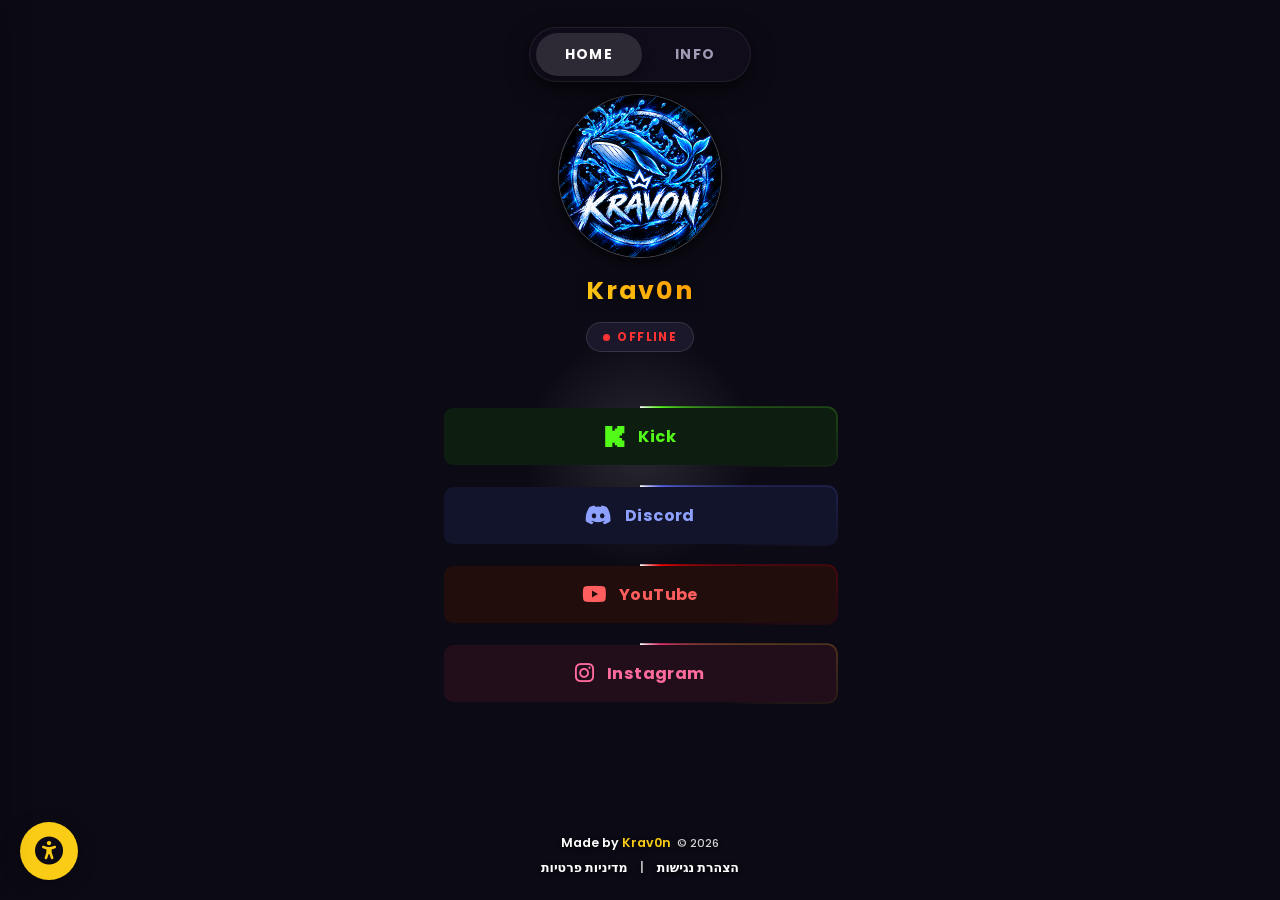
==== index.html @ 3a178bca "Update iframe source URL in index.html" ====
<!DOCTYPE html>
<html lang="he" dir="rtl">
<head>
<meta charset="UTF-8">
<meta name="viewport" content="width=device-width, initial-scale=1.0">
<title>Krav0n Links</title>
<link rel="icon" type="image/png" href="favicon.png?v=2">

<script async src="https://www.googletagmanager.com/gtag/js?id=G-N1LLZ9CNJF"></script>
<script>
  window.dataLayer = window.dataLayer || [];
  function gtag(){dataLayer.push(arguments);}
  gtag('js', new Date());
  gtag('config', 'G-N1LLZ9CNJF');
</script>

<link rel="stylesheet" href="https://cdnjs.cloudflare.com/ajax/libs/font-awesome/6.4.0/css/all.min.css">
<style>
@import url('https://fonts.googleapis.com/css2?family=Poppins:wght@600;700&display=swap');

:root {
  --bg-color: #0c0a14;
  --text-color: #ffffff;
}

body {
  background-color: var(--bg-color);
  background-image: url('https://github.com/Krav0n/Krav0n.github.io/blob/main/1.png?raw=true');
  background-size: cover;
  background-position: center;
  background-attachment: fixed;
  color: var(--text-color);
  font-family: system-ui, -apple-system, sans-serif;
  margin: 0;
  padding: 0;
  overflow-x: hidden;
  -webkit-user-select: none;
  -ms-user-select: none;
  user-select: none;
}

.site-wrapper {
  zoom: 0.9;
  display: flex;
  flex-direction: column;
  align-items: center;
  justify-content: flex-start;
  width: 100%;
  min-height: 111.11vh;
  position: relative;
  padding-top: 100px;
  box-sizing: border-box;
}

/* ── Navbar ── */
.top-navbar {
  position: absolute;
  top: 30px;
  background: rgba(18,14,28,0.85);
  border: 1px solid rgba(255,255,255,0.08);
  border-radius: 40px;
  display: flex;
  align-items: center;
  padding: 6px;
  backdrop-filter: blur(12px);
  z-index: 100;
  gap: 5px;
  box-shadow: 0 8px 25px rgba(0,0,0,0.6);
  direction: ltr;
}
.nav-tab {
  background: transparent;
  color: #a19bb5;
  border: none;
  padding: 12px 32px;
  font-family: 'Poppins', sans-serif;
  font-weight: 700;
  font-size: 15.5px;
  border-radius: 30px;
  cursor: pointer;
  transition: all 0.3s ease;
  letter-spacing: 1.5px;
  text-transform: uppercase;
}
.nav-tab:hover { color: #ffffff; }
.nav-tab.active {
  background: rgba(255,255,255,0.12);
  color: #ffffff;
  box-shadow: 0 4px 10px rgba(0,0,0,0.3);
}

/* ── View sections ── */
.view-section {
  display: none;
  width: 100%;
  max-width: 520px;
  flex-direction: column;
  align-items: center;
  animation: fadeIn 0.4s ease forwards;
  z-index: 1;
  padding: 0 15px;
  box-sizing: border-box;
}
.view-section.active { display: flex; }

@keyframes fadeIn {
  from { opacity: 0; transform: translateY(15px); }
  to   { opacity: 1; transform: translateY(0); }
}

/* ── Effects ── */
.spotlight {
  position: fixed;
  top: 0; left: 0;
  width: 100vw; height: 100vh;
  pointer-events: none;
  background: radial-gradient(circle at var(--x, 50vw) var(--y, 50vh), rgba(255,255,255,0.12) 0%, transparent 120px);
  z-index: 0;
  animation: lightningFlicker 2s infinite;
}
@keyframes lightningFlicker {
  0%,94%,100% { opacity: 1; }
  95%  { opacity: 1.8; }
  96%  { opacity: 0.4; }
  97%  { opacity: 2.2; }
  98%  { opacity: 0.6; }
  99%  { opacity: 1.5; }
}

/* ── Profile ── */
.profile-section {
  display: flex;
  flex-direction: column;
  justify-content: center;
  align-items: center;
  gap: 12px;
  margin-bottom: 60px;
}
.avatar-snake-wrap {
  position: relative;
  width: 190px; height: 190px;
  border-radius: 50%;
  display: flex;
  align-items: center;
  justify-content: center;
}
.profile-pic {
  position: relative;
  z-index: 1;
  width: 180px; height: 180px;
  border-radius: 50%;
  object-fit: cover;
  border: 2px solid rgba(255,255,255,0.25);
  box-shadow: 0 4px 20px rgba(0,0,0,0.7);
  -webkit-user-drag: none;
  display: block;
}
@keyframes snakeSpin {
  0%   { transform: rotate(0deg); }
  100% { transform: rotate(360deg); }
}
.profile-name {
  font-family: 'Poppins', sans-serif;
  font-size: 28px;
  font-weight: 700;
  background: linear-gradient(45deg, #facc15, #ff9800);
  -webkit-background-clip: text;
  -webkit-text-fill-color: transparent;
  letter-spacing: 2px;
  filter: drop-shadow(0 2px 6px rgba(0,0,0,0.5));
}

/* ── Live badge ── */
.kick-status-badge {
  display: inline-flex;
  align-items: center;
  justify-content: center;
  gap: 8px;
  padding: 6px 18px;
  border-radius: 20px;
  font-family: 'Poppins', system-ui, sans-serif;
  font-size: 13px;
  font-weight: 700;
  letter-spacing: 1.5px;
  direction: ltr;
  transition: transform 0.2s ease, box-shadow 0.2s ease, filter 0.2s ease;
  margin-top: 2px;
  user-select: none;
}
.kick-status-badge.offline {
  background-color: #1c182b;
  border: 1px solid rgba(255,255,255,0.12);
  cursor: default !important;
  pointer-events: none !important;
  box-shadow: none;
}
.kick-status-badge.offline .status-text { color: #ff3333; }
.kick-status-badge.offline .status-dot { width:8px;height:8px;border-radius:50%;background:#ff3333;display:inline-block; }
.kick-status-badge.live {
  background-color: #122114;
  border: 1px solid rgba(83,252,24,0.5);
  box-shadow: 0 0 16px rgba(83,252,24,0.4), 0 4px 12px rgba(0,0,0,0.4);
  cursor: pointer !important;
  pointer-events: auto !important;
}
.kick-status-badge.live:hover { transform: scale(1.06); filter: brightness(1.15); box-shadow: 0 0 22px rgba(83,252,24,0.6); }
.kick-status-badge.live .status-text { color: #53fc18; }
.kick-status-badge.live .status-dot {
  width:8px;height:8px;border-radius:50%;background:#ff0000;display:inline-block;
  animation: liveRecPulse 1.4s infinite ease-in-out;
}
@keyframes liveRecPulse {
  0%   { transform:scale(0.95); box-shadow: 0 0 0 0 rgba(255,0,0,0.8); }
  70%  { transform:scale(1.15); box-shadow: 0 0 0 7px rgba(255,0,0,0); }
  100% { transform:scale(0.95); box-shadow: 0 0 0 0 rgba(255,0,0,0); }
}

/* ── Links list ── */
.links-list {
  display: flex;
  flex-direction: column;
  justify-content: center;
  gap: 20px;
  width: 100%;
  max-width: 440px;
  direction: ltr;
}

/* ── Snake buttons ── */
.link-btn {
  position: relative;
  display: flex; justify-content: center; align-items: center; gap: 14px;
  padding: 20px 18px; border-radius: 12px; text-decoration: none;
  font-weight: 700; font-size: 18px; font-family: 'Poppins', system-ui, sans-serif;
  overflow: hidden;
  -webkit-clip-path: inset(0 round 12px); clip-path: inset(0 round 12px);
  box-shadow: 0 4px 15px rgba(0,0,0,0.4);
  transition: transform 0.2s ease, box-shadow 0.2s ease;
  z-index: 1; border: none; cursor: pointer; outline: none;
  box-sizing: border-box; background: transparent;
}
.link-btn:hover,.link-btn:focus { transform: translateY(-2px) scale(1.02); box-shadow: 0 6px 25px var(--snake-glow, rgba(0,0,0,0.5)); }
.link-btn::before {
  content: ''; position: absolute; top: -250%; left: -100%; width: 300%; height: 600%;
  background: conic-gradient(from 0deg, #ffffff 0deg, var(--snake-main) 35deg, var(--snake-tail) 75deg, transparent 110deg, transparent 360deg);
  animation: snakeSpin 3s linear infinite; z-index: 0; pointer-events: none;
}
.link-btn::after {
  content: ''; position: absolute; inset: 2px; border-radius: 10px;
  background: var(--btn-bg); z-index: 1; pointer-events: none; transition: background 0.2s ease;
}
.link-btn > * { position: relative; z-index: 2; color: var(--text-color-btn, #ffffff); }
.link-btn span { letter-spacing: 0.5px; }
.link-btn i { font-size: 24px; }

.btn-kick      { --btn-bg:#0d1e11; --text-color-btn:#53fc18; --snake-main:#53fc18; --snake-tail:rgba(83,252,24,0.3);  --snake-glow:rgba(83,252,24,0.45); }
.kick-svg-icon { width:24px;height:24px;fill:currentColor;display:inline-block;vertical-align:middle; }
.btn-discord   { --btn-bg:#11142b; --text-color-btn:#8ea1ff; --snake-main:#5865f2; --snake-tail:rgba(88,101,242,0.3); --snake-glow:rgba(88,101,242,0.45); }
.btn-youtube   { --btn-bg:#220d0d; --text-color-btn:#ff5e5e; --snake-main:#ff0000; --snake-tail:rgba(255,0,0,0.3);    --snake-glow:rgba(255,0,0,0.45); }
.btn-instagram { --btn-bg:#220e1a; --text-color-btn:#ff6b9d; --snake-main:#e1306c; --snake-tail:rgba(240,148,51,0.35);--snake-glow:rgba(225,48,108,0.45); }

/* ════════════════════════════════
   ACCORDION — INFO TAB
   ════════════════════════════════ */
.accordion-list {
  width: 100%;
  display: flex;
  flex-direction: column;
  gap: 12px;
}

/* ── Single accordion item ── */
.acc-item {
  background: rgba(18,14,28,0.85);
  border: 1px solid rgba(255,255,255,0.1);
  border-radius: 16px;
  box-shadow: 0 8px 30px rgba(0,0,0,0.5);
  backdrop-filter: blur(16px);
  overflow: hidden;
  transition: border-color 0.3s ease;
}
.acc-item:hover { border-color: rgba(255,255,255,0.18); }
.acc-item.open  { border-color: rgba(250,204,21,0.35); }

/* ── Header row (clickable) ── */
.acc-header {
  display: flex;
  align-items: center;
  gap: 14px;
  padding: 18px 20px;
  cursor: pointer;
  user-select: none;
  direction: ltr;
}

.acc-icon {
  width: 36px; height: 36px;
  border-radius: 10px;
  background: rgba(250,204,21,0.12);
  border: 1px solid rgba(250,204,21,0.22);
  display: flex; align-items: center; justify-content: center;
  color: #facc15;
  font-size: 15px;
  flex-shrink: 0;
  transition: background 0.2s, box-shadow 0.2s;
}
.acc-item.open .acc-icon {
  background: rgba(250,204,21,0.2);
  box-shadow: 0 0 12px rgba(250,204,21,0.3);
}

.acc-title {
  flex: 1;
  font-family: 'Poppins', sans-serif;
  font-size: 15px;
  font-weight: 700;
  color: #ffffff;
  letter-spacing: 0.5px;
}

/* ── Chevron arrow ── */
.acc-chevron {
  width: 28px; height: 28px;
  border-radius: 8px;
  background: rgba(255,255,255,0.06);
  border: 1px solid rgba(255,255,255,0.08);
  display: flex; align-items: center; justify-content: center;
  color: #a19bb5;
  font-size: 12px;
  flex-shrink: 0;
  transition: transform 0.35s cubic-bezier(0.4,0,0.2,1), color 0.2s, background 0.2s;
}
.acc-item.open .acc-chevron {
  transform: rotate(180deg);
  color: #facc15;
  background: rgba(250,204,21,0.1);
  border-color: rgba(250,204,21,0.22);
}

/* ── Collapsible body ── */
.acc-body {
  max-height: 0;
  overflow: hidden;
  transition: max-height 0.42s cubic-bezier(0.4,0,0.2,1);
}
.acc-item.open .acc-body {
  max-height: 900px;
}

.acc-inner {
  padding: 4px 20px 20px;
  border-top: 1px solid rgba(255,255,255,0.07);
  direction: ltr;
}

/* ── Setup Specs ── */
.setup-inner-grid { display:flex; flex-direction:row; gap:24px; padding-top:16px; }
.setup-col        { flex:1; display:flex; flex-direction:column; gap:12px; }
.setup-divider    { width:1px; background:rgba(255,255,255,0.08); }
.specs-title {
  font-family:'Poppins',sans-serif; font-size:13px; font-weight:700;
  color:#a19bb5; display:flex; align-items:center; gap:8px;
  padding-bottom:6px; letter-spacing:0.5px;
}
.specs-list      { list-style:none; padding:0; margin:0; display:flex; flex-direction:column; gap:10px; }
.specs-list li   { font-size:13px; line-height:1.5; display:flex; flex-direction:column; gap:2px; }
.spec-label      { font-weight:700; color:#a19bb5; font-size:11px; text-transform:uppercase; letter-spacing:0.5px; }
.spec-value      { color:#ffffff; font-weight:600; font-family:system-ui,sans-serif; }

/* ── Subscriber Badges ── */
.badges-container {
  display:flex; justify-content:center; flex-wrap:wrap; gap:16px; padding-top:16px;
}
.badge-item { display:flex; flex-direction:column; align-items:center; gap:8px; width:65px; }
.badge-img  {
  width:50px; height:50px; object-fit:contain;
  filter:drop-shadow(0 4px 8px rgba(0,0,0,0.5)); transition:transform 0.2s ease;
  -webkit-user-drag:none;
}
.badge-img:hover { transform:scale(1.12); }
.badge-item span { font-family:'Poppins',sans-serif; font-size:12px; font-weight:600; color:#d1cbe0; text-align:center; }

/* ── Footer ── */
.footer-container {
  margin-top: auto;
  padding-bottom: 25px;
  width:100%; display:flex; flex-direction:column; align-items:center; gap:8px;
  font-family:'Poppins',sans-serif,system-ui; font-size:14px; color:#ffffff;
  font-weight:600; z-index:10; text-shadow:0 2px 6px rgba(0,0,0,0.9);
}
.footer-credit span:last-child { font-size:12.5px; opacity:0.8; font-weight:500; }
.footer-links { display:flex; align-items:center; gap:14px; flex-wrap:wrap; justify-content:center; }
.footer-links a { color:#ffffff; text-decoration:none; transition:color 0.2s; font-weight:700; text-shadow:0 2px 6px rgba(0,0,0,0.9); }
.footer-links a:hover { color:#facc15; }
.footer-links .separator { opacity:0.7; }

/* ── Lightning ── */
#lightningCanvas {
  position:fixed; top:0; left:0; width:100vw; height:100vh;
  z-index:0; pointer-events:none;
  -webkit-mask-image:radial-gradient(ellipse at center, transparent 35%, black 75%);
  mask-image:radial-gradient(ellipse at center, transparent 35%, black 75%);
}

/* ── Accessibility ── */
.accessibility-open {
  position:fixed; left:20px; bottom:20px;
  width:58px; height:58px; border:0;
  border-radius:50%; background:#facc15; color:#0c0a14;
  cursor:pointer; z-index:999999;
  display:flex; align-items:center; justify-content:center;
  font-size:28px; box-shadow:0 4px 18px rgba(0,0,0,.35); transition:.15s;
}
.accessibility-open:hover { transform:scale(1.05); background:#ffbe00; }
.accessibility-panel {
  position:fixed; left:0; top:0;
  width:380px; max-width:100vw; height:100vh;
  background:#fff; z-index:1000000;
  box-shadow:5px 0 25px rgba(0,0,0,.25);
  transform:translateX(-100%); transition:transform .25s ease;
  display:flex; flex-direction:column;
  font-family:Arial,"Segoe UI",sans-serif; direction:rtl;
}
.accessibility-panel.open { transform:translateX(0); }
.accessibility-header { height:60px; min-height:60px; background:#2161ff; color:#fff; display:flex; align-items:center; position:relative; padding:0 18px; }
.accessibility-title  { width:100%; text-align:center; font-size:22px; font-weight:bold; }
.accessibility-close  { position:absolute; left:10px; top:10px; width:38px; height:38px; border:0; border-radius:9px; background:rgba(255,255,255,.15); color:#fff; font-size:30px; line-height:30px; cursor:pointer; }
.accessibility-close:hover { background:rgba(255,255,255,.25); }
.accessibility-content { overflow-y:auto; overflow-x:hidden; flex:1; padding:15px 18px 20px; }
.accessibility-content::-webkit-scrollbar { width:8px; }
.accessibility-content::-webkit-scrollbar-thumb { background:#999; border-radius:10px; }
.accessibility-section-title { font-size:14px; font-weight:bold; color:#666; margin:12px 5px 10px; text-align:right; }
.accessibility-grid { display:grid; grid-template-columns:1fr 1fr; gap:10px; }
.accessibility-item { min-height:108px; border:0; border-radius:14px; background:#f2f4fa; cursor:pointer; display:flex; flex-direction:column; align-items:center; justify-content:center; text-align:center; padding:12px; font-family:inherit; transition:background .15s,transform .15s; color:#333; }
.accessibility-item:hover { background:#e9edfa; }
.accessibility-item:active { transform:scale(.98); }
.accessibility-item.active { background:#e3ebff; box-shadow:inset 0 0 0 2px #2161ff; }
.accessibility-icon  { width:30px; height:30px; margin-bottom:10px; color:#2161ff; font-size:28px; display:flex; align-items:center; justify-content:center; }
.accessibility-label { font-size:15px; color:#222; font-weight:500; line-height:1.3; }
.accessibility-reset { width:100%; height:50px; margin-top:18px; background:#fff; border:2px solid #e0e3ea; border-radius:10px; font-family:inherit; font-size:16px; font-weight:bold; color:#222; cursor:pointer; }
.accessibility-reset:hover { background:#f5f6f8; }
.accessibility-statement { display:block; text-align:center; margin-top:14px; margin-bottom:5px; color:#777; font-size:13px; text-decoration:underline; cursor:pointer; }

body.access-large-text { font-size:120% !important; }
body.access-line-spacing * { line-height:2 !important; }
body.access-readable-font, body.access-readable-font * { font-family:Arial,sans-serif !important; }
body.access-letter-spacing * { letter-spacing:2px !important; }
body.access-headings h1,body.access-headings h2,body.access-headings h3,body.access-headings h4,body.access-headings h5,body.access-headings h6 { outline:3px solid #2161ff !important; outline-offset:3px !important; }
body.access-links a { text-decoration:underline !important; font-weight:bold !important; }
body.access-high-contrast { filter:contrast(160%) !important; }
body.access-invert { filter:invert(1) hue-rotate(180deg) !important; }
body.access-grayscale { filter:grayscale(100%) !important; }
body.access-saturation { filter:saturate(180%) !important; }
body.access-hide-images img { visibility:hidden !important; }
body.access-no-animation *,body.access-no-animation *::before,body.access-no-animation *::after { animation:none !important; transition:none !important; scroll-behavior:auto !important; }
body.access-focus *:focus { outline:4px solid #2161ff !important; outline-offset:3px !important; }
body.access-big-cursor,body.access-big-cursor * { cursor:url("data:image/svg+xml,%3Csvg xmlns='http://www.w3.org/2000/svg' width='48' height='48'%3E%3Cpath d='M4 2L42 25L27 28L38 43L31 47L20 32L12 42Z' fill='black' stroke='white' stroke-width='3'/%3E%3C/svg%3E") 4 2, auto !important; }

#reading-guide { position:fixed; left:0; right:0; height:4px; background:#2161ff; pointer-events:none; z-index:999999; display:none; }
#reading-mask  { position:fixed; left:0; right:0; top:40%; height:80px; background:rgba(0,0,0,.15); border-top:3px solid #2161ff; border-bottom:3px solid #2161ff; pointer-events:none; z-index:999998; display:none; }
.speech-status { position:fixed; bottom:90px; left:20px; max-width:320px; padding:12px 18px; background:#2161ff; color:#fff; border-radius:10px; font-family:Arial,sans-serif; font-size:14px; z-index:1000001; display:none; box-shadow:0 4px 15px rgba(0,0,0,.25); }

/* ── Responsive ── */
@media (max-width: 600px) {
  .links-list { gap:14px; }
  .link-btn   { padding:18px 14px; font-size:16px; }
  .setup-inner-grid { flex-direction:column; gap:20px; }
  .setup-divider    { width:100%; height:1px; }
  .avatar-snake-wrap { width:155px; height:155px; }
  .profile-pic       { width:145px; height:145px; }
  .top-navbar        { width:90%; justify-content:center; }
  .nav-tab           { padding:10px 20px; flex:1; text-align:center; }
  .badges-container  { gap:12px; }
  .badge-item        { width:58px; }
  .badge-img         { width:44px; height:44px; }
  .badge-item span   { font-size:11px; }
}
@media (max-width: 500px) {
  .accessibility-panel { width:100%; }
  .accessibility-grid  { gap:8px; }
  .accessibility-item  { min-height:100px; }
  .accessibility-open  { left:15px; bottom:15px; }
}
</style>
</head>
<body>

<canvas id="lightningCanvas"></canvas>
<div class="spotlight" id="spotlight"></div>

<div class="site-wrapper">
  <nav class="top-navbar">
    <button class="nav-tab active" data-target="homeView">HOME</button>
    <button class="nav-tab" data-target="infoView">INFO</button>
  </nav>

  <!-- ═══════════════ HOME ═══════════════ -->
  <div id="homeView" class="view-section active">
    <div class="profile-section">
      <div class="avatar-snake-wrap">
        <img src="https://github.com/Krav0n/Krav0n.github.io/blob/main/2.png?raw=true"
             class="profile-pic" alt="תמונת הפרופיל המאוירת של Krav0n"
             draggable="false"
             onerror="this.onerror=null; this.src='2.png';">
      </div>
      <div class="profile-name">Krav0n</div>
      <div id="kickStatusBadge" class="kick-status-badge offline" aria-label="Kick Live Status" title="Krav0n is OFFLINE">
        <span class="status-dot"></span>
        <span class="status-text" id="kickStatusText">OFFLINE</span>
      </div>
    </div>

    <div class="links-list">
      <a href="https://kick.com/krav0n" target="_blank" rel="noopener noreferrer" class="link-btn btn-kick">
        <svg class="kick-svg-icon" viewBox="0 0 24 24" role="img" aria-label="Kick Logo"><path d="M1.333 0h8v5.333H12V2.667h2.667V0h8v8H20v2.667h-2.667v2.666H20V16h2.667v8h-8v-2.667H12v-2.666H9.333V24h-8Z"/></svg>
        <span>Kick</span>
      </a>
      <a href="https://discord.com/invite/RsyXzy4G8n" target="_blank" rel="noopener noreferrer" class="link-btn btn-discord">
        <i class="fa-brands fa-discord"></i>
        <span>Discord</span>
      </a>
      <a href="https://www.youtube.com/@Krav0n5" target="_blank" rel="noopener noreferrer" class="link-btn btn-youtube">
        <i class="fa-brands fa-youtube"></i>
        <span>YouTube</span>
      </a>
      <a href="https://www.instagram.com/krav0n.5/" target="_blank" rel="noopener noreferrer" class="link-btn btn-instagram">
        <i class="fa-brands fa-instagram"></i>
        <span>Instagram</span>
      </a>
    </div>
  </div>

  <!-- ═══════════════ INFO ═══════════════ -->
  <div id="infoView" class="view-section">
    <div class="accordion-list">

      <!-- ── ACCORDION 1: Setup Specs ── -->
      <div class="acc-item" id="acc-setup">
        <div class="acc-header" onclick="toggleAcc('acc-setup')">
          <div class="acc-icon"><i class="fa-solid fa-desktop"></i></div>
          <span class="acc-title">Setup Specs</span>
          <div class="acc-chevron"><i class="fa-solid fa-chevron-down"></i></div>
        </div>
        <div class="acc-body">
          <div class="acc-inner">
            <div class="setup-inner-grid">
              <div class="setup-col">
                <div class="specs-title"><i class="fa-solid fa-microchip"></i><span>PC Specs</span></div>
                <ul class="specs-list">
                  <li><span class="spec-label">CPU</span><span class="spec-value">Intel Core i9-13900K</span></li>
                  <li><span class="spec-label">Motherboard</span><span class="spec-value">Gigabyte Z790</span></li>
                  <li><span class="spec-label">GPU</span><span class="spec-value">NVIDIA GeForce RTX 4090</span></li>
                  <li><span class="spec-label">RAM</span><span class="spec-value">Corsair 32GB DDR5</span></li>
                </ul>
              </div>
              <div class="setup-divider"></div>
              <div class="setup-col">
                <div class="specs-title"><i class="fa-solid fa-headphones"></i><span>Peripherals</span></div>
                <ul class="specs-list">
                  <li><span class="spec-label">Keyboard</span><span class="spec-value">Logitech G915 X Lightspeed</span></li>
                  <li><span class="spec-label">Mouse</span><span class="spec-value">Logitech G502 X Plus</span></li>
                  <li><span class="spec-label">Headphones</span><span class="spec-value">Logitech G733</span></li>
                  <li><span class="spec-label">Microphone</span><span class="spec-value">Elgato Wave 3</span></li>
                </ul>
              </div>
            </div>
          </div>
        </div>
      </div>

      <!-- ── ACCORDION 2: Subscriber Badges ── -->
      <div class="acc-item" id="acc-badges">
        <div class="acc-header" onclick="toggleAcc('acc-badges')">
          <div class="acc-icon"><i class="fa-solid fa-medal"></i></div>
          <span class="acc-title">Subscriber Badges</span>
          <div class="acc-chevron"><i class="fa-solid fa-chevron-down"></i></div>
        </div>
        <div class="acc-body">
          <div class="acc-inner">
            <div class="badges-container">
              <div class="badge-item">
                <img class="badge-img" src="https://github.com/Krav0n/Krav0n.github.io/blob/main/badge_base.png?raw=true" alt="Base" draggable="false">
                <span>Base</span>
              </div>
              <div class="badge-item">
                <img class="badge-img" src="https://github.com/Krav0n/Krav0n.github.io/blob/main/badge_2m.png?raw=true" alt="2-Month" draggable="false">
                <span>2 Months</span>
              </div>
              <div class="badge-item">
                <img class="badge-img" src="https://github.com/Krav0n/Krav0n.github.io/blob/main/badge_3m.png?raw=true" alt="3-Month" draggable="false">
                <span>3 Months</span>
              </div>
              <div class="badge-item">
                <img class="badge-img" src="https://github.com/Krav0n/Krav0n.github.io/blob/main/badge_6m.png?raw=true" alt="6-Month" draggable="false">
                <span>6 Months</span>
              </div>
              <div class="badge-item">
                <img class="badge-img" src="https://github.com/Krav0n/Krav0n.github.io/blob/main/badge_9m.png?raw=true" alt="9-Month" draggable="false">
                <span>9 Months</span>
              </div>
              <div class="badge-item">
                <img class="badge-img" src="https://github.com/Krav0n/Krav0n.github.io/blob/main/badge_1y.png?raw=true" alt="1-Year" draggable="false">
                <span>1 Year</span>
              </div>
              <div class="badge-item">
                <img class="badge-img" src="https://github.com/Krav0n/Krav0n.github.io/blob/main/badge_1_5y.png?raw=true" alt="1.5-Year" draggable="false">
                <span>1.5 Years</span>
              </div>
              <div class="badge-item">
                <img class="badge-img" src="https://github.com/Krav0n/Krav0n.github.io/blob/main/badge_2y.png?raw=true" alt="2-Year" draggable="false">
                <span>2 Years</span>
              </div>
            </div>
          </div>
        </div>
      </div>

      <!-- ── ACCORDION 3: Leaderboard / Live Feed ── -->
      <div class="acc-item" id="acc-lb">
        <div class="acc-header" onclick="toggleAcc('acc-lb')">
          <div class="acc-icon"><i class="fa-solid fa-trophy"></i></div>
          <span class="acc-title">Leaderboard — Live</span>
          <div class="acc-chevron"><i class="fa-solid fa-chevron-down"></i></div>
        </div>
        <div class="acc-body">
          <div class="acc-inner" style="padding:16px 12px 16px;">
            <div style="width:100%; border-radius:14px; overflow:hidden; border:1px solid rgba(83,252,24,0.3); box-shadow:0 0 16px rgba(83,252,24,0.15); background:#0e0e10;">
              <iframe
                src="TOOOOOOOOP"
                title="Botrix Live Feed & Leaderboard"
                style="width:100%; height:520px; border:none; display:block;"
                loading="lazy"
                allow="fullscreen"
              ></iframe>
            </div>
          </div>
        </div>
      </div>

    </div><!-- /accordion-list -->
  </div><!-- /infoView -->

  <footer class="footer-container">
    <div class="footer-credit">Made by <span style="color:#facc15;">Krav0n</span>&nbsp;&nbsp;<span>© 2026</span></div>
    <div class="footer-links">
      <a href="accessibility.html">הצהרת נגישות</a>
      <span class="separator">|</span>
      <a href="privacy.html">מדיניות פרטיות</a>
    </div>
  </footer>
</div>

<!-- Accessibility -->
<button class="accessibility-open" id="accessibilityOpen" aria-label="פתיחת כלי נגישות" title="כלי נגישות">
  <i class="fa-solid fa-universal-access"></i>
</button>
<div class="accessibility-panel" id="accessibilityPanel" aria-label="כלי נגישות">
  <div class="accessibility-header">
    <div class="accessibility-title">כלי נגישות</div>
    <button class="accessibility-close" id="accessibilityClose" aria-label="סגירת כלי נגישות">×</button>
  </div>
  <div class="accessibility-content">
    <div class="accessibility-section-title">טקסט וקריאה</div>
    <div class="accessibility-grid">
      <button class="accessibility-item" data-action="text-to-speech"><div class="accessibility-icon">🔊</div><div class="accessibility-label">הקראת טקסט</div></button>
      <button class="accessibility-item" data-action="large-text"><div class="accessibility-icon">A⁺</div><div class="accessibility-label">הגדלת טקסט</div></button>
      <button class="accessibility-item" data-action="line-spacing"><div class="accessibility-icon">☰</div><div class="accessibility-label">מרווח שורות</div></button>
      <button class="accessibility-item" data-action="readable-font"><div class="accessibility-icon">T</div><div class="accessibility-label">גופן קריא</div></button>
      <button class="accessibility-item" data-action="letter-spacing"><div class="accessibility-icon">#</div><div class="accessibility-label">ריווח אותיות</div></button>
      <button class="accessibility-item" data-action="headings"><div class="accessibility-icon">H</div><div class="accessibility-label">הדגשת כותרות</div></button>
      <button class="accessibility-item" data-action="links"><div class="accessibility-icon">🔗</div><div class="accessibility-label">הדגשת קישורים</div></button>
      <button class="accessibility-item" data-action="align"><div class="accessibility-icon">≡</div><div class="accessibility-label">יישור טקסט</div></button>
    </div>
    <div class="accessibility-section-title">צבע וניגודיות</div>
    <div class="accessibility-grid">
      <button class="accessibility-item" data-action="contrast"><div class="accessibility-icon">◐</div><div class="accessibility-label">ניגודיות</div></button>
      <button class="accessibility-item" data-action="invert"><div class="accessibility-icon">◑</div><div class="accessibility-label">היפוך צבעים</div></button>
      <button class="accessibility-item" data-action="grayscale"><div class="accessibility-icon">◯</div><div class="accessibility-label">גווני אפור</div></button>
      <button class="accessibility-item" data-action="saturation"><div class="accessibility-icon">◉</div><div class="accessibility-label">רוויה</div></button>
      <button class="accessibility-item" data-action="hide-images"><div class="accessibility-icon">▧</div><div class="accessibility-label">הסתרת תמונות</div></button>
    </div>
    <div class="accessibility-section-title">ניווט וסיוע</div>
    <div class="accessibility-grid">
      <button class="accessibility-item" data-action="big-cursor"><div class="accessibility-icon">↖</div><div class="accessibility-label">סמן גדול</div></button>
      <button class="accessibility-item" data-action="no-animation"><div class="accessibility-icon">▥</div><div class="accessibility-label">עצירת אנימציות</div></button>
      <button class="accessibility-item" data-action="reading-guide"><div class="accessibility-icon">↔</div><div class="accessibility-label">מדריך קריאה</div></button>
      <button class="accessibility-item" data-action="focus"><div class="accessibility-icon">⛶</div><div class="accessibility-label">הדגשת פוקוס</div></button>
      <button class="accessibility-item" data-action="reading-mask"><div class="accessibility-icon">▤</div><div class="accessibility-label">מסכת קריאה</div></button>
    </div>
    <button class="accessibility-reset" id="accessibilityReset">איפוס כל ההגדרות</button>
    <a class="accessibility-statement" href="accessibility.html">הצהרת נגישות</a>
  </div>
</div>
<div id="reading-guide"></div>
<div id="reading-mask"></div>
<div id="speechStatus" class="speech-status">🔊 הקראת טקסט פעילה</div>

<script>
/* ── Accordion ── */
function toggleAcc(id) {
  const item = document.getElementById(id);
  const isOpen = item.classList.contains('open');
  document.querySelectorAll('.acc-item').forEach(el => el.classList.remove('open'));
  if (!isOpen) item.classList.add('open');
}

/* ── Tab Switching ── */
const tabs  = document.querySelectorAll('.nav-tab');
const views = document.querySelectorAll('.view-section');
tabs.forEach(tab => {
  tab.addEventListener('click', () => {
    tabs.forEach(t => t.classList.remove('active'));
    tab.classList.add('active');
    views.forEach(v => v.classList.remove('active'));
    const target = document.getElementById(tab.dataset.target);
    if (target) target.classList.add('active');
  });
});

/* ── Anti-devtools ── */
document.addEventListener('contextmenu', e => e.preventDefault());
document.addEventListener('copy',        e => e.preventDefault());
document.addEventListener('selectstart', e => e.preventDefault());
document.addEventListener('keydown', e => {
  if (e.key === 'F12' || e.keyCode === 123) e.preventDefault();
  if ((e.ctrlKey || e.metaKey) && e.shiftKey && [73,74,67].includes(e.keyCode)) e.preventDefault();
  if ((e.ctrlKey || e.metaKey) && [85,67,65,83].includes(e.keyCode)) e.preventDefault();
});

/* ── Kick Live Status ── */
async function checkKickLiveStatus() {
  const badge    = document.getElementById('kickStatusBadge');
  const textSpan = document.getElementById('kickStatusText');
  if (!badge || !textSpan) return;
  try {
    const response = await fetch('https://kick.com/api/v2/channels/krav0n', {
      headers: { 'Accept': 'application/json' }, cache: 'no-store'
    });
    if (response.ok) {
      const data   = await response.json();
      const isLive = Boolean(data && data.livestream);
      if (isLive) {
        badge.classList.remove('offline'); badge.classList.add('live');
        textSpan.textContent = 'LIVE';
        badge.style.pointerEvents = 'auto'; badge.style.cursor = 'pointer';
        badge.onclick = () => window.open('https://kick.com/krav0n','_blank','noopener,noreferrer');
        badge.title = 'Krav0n is LIVE on Kick! Click to watch';
      } else {
        badge.classList.remove('live'); badge.classList.add('offline');
        textSpan.textContent = 'OFFLINE';
        badge.style.pointerEvents = 'none'; badge.style.cursor = 'default';
        badge.onclick = null; badge.title = 'Krav0n is OFFLINE';
      }
    }
  } catch(err) { console.warn('Kick status check error:', err); }
}
checkKickLiveStatus();
setInterval(checkKickLiveStatus, 60000);

/* ── Lightning ── */
const canvas = document.getElementById('lightningCanvas');
const ctx    = canvas.getContext('2d');
function resizeCanvas() { canvas.width = window.innerWidth; canvas.height = window.innerHeight; }
window.addEventListener('resize', resizeCanvas);
resizeCanvas();
function drawBolt(sx, sy, length, angle, bp, depth, color) {
  if (depth > 3) return;
  let cx = sx, cy = sy;
  ctx.beginPath(); ctx.moveTo(cx, cy);
  ctx.shadowBlur = depth === 0 ? 15 : 5; ctx.shadowColor = color;
  ctx.strokeStyle = `rgba(255,255,255,${1 - depth * 0.2})`; ctx.lineWidth = Math.max(1, 3 - depth);
  for (let i = 0; i < Math.floor(length / 10); i++) {
    const sa = angle + (Math.random() - 0.5) * 1.5;
    cx += Math.cos(sa) * 10; cy += Math.sin(sa) * 10; ctx.lineTo(cx, cy);
    if (Math.random() < bp) {
      drawBolt(cx, cy, length * 0.5, angle + (Math.random() > 0.5 ? 1 : -1) * (0.5 + Math.random() * 0.5), bp * 0.5, depth + 1, color);
      ctx.moveTo(cx, cy);
    }
  }
  ctx.stroke();
}
function strike() {
  ctx.clearRect(0, 0, canvas.width, canvas.height);
  let sx, sy, angle;
  const edge = Math.random();
  if      (edge < 0.25) { sx = Math.random()*canvas.width;  sy = 0;             angle = Math.PI/2; }
  else if (edge < 0.5)  { sx = canvas.width;                sy = Math.random()*canvas.height; angle = Math.PI; }
  else if (edge < 0.75) { sx = Math.random()*canvas.width;  sy = canvas.height; angle = -Math.PI/2; }
  else                  { sx = 0;                            sy = Math.random()*canvas.height; angle = 0; }
  angle = Math.atan2(canvas.height/2 - sy, canvas.width/2 - sx) + (Math.random()-0.5)*0.5;
  const lc = sx < canvas.width/2 ? '#00d2ff' : '#ff9800';
  const ff = sx < canvas.width/2 ? 'rgba(0,210,255,0.03)' : 'rgba(255,152,0,0.03)';
  drawBolt(sx, sy, canvas.height*0.6, angle, 0.1, 0, lc);
  ctx.fillStyle = ff; ctx.fillRect(0, 0, canvas.width, canvas.height);
  setTimeout(() => {
    ctx.clearRect(0, 0, canvas.width, canvas.height);
    if (Math.random() < 0.3) { setTimeout(strike, 50 + Math.random()*100); return; }
    setTimeout(strike, 2000 + Math.random()*6000);
  }, 1000);
}
setTimeout(strike, 1500);

/* ── Spotlight ── */
const spotlight = document.getElementById('spotlight');
document.addEventListener('mousemove', e => {
  spotlight.style.setProperty('--x', `${e.clientX}px`);
  spotlight.style.setProperty('--y', `${e.clientY}px`);
});

/* ── Accessibility ── */
const openButton   = document.getElementById('accessibilityOpen');
const closeButton  = document.getElementById('accessibilityClose');
const panel        = document.getElementById('accessibilityPanel');
const speechStatus = document.getElementById('speechStatus');
const readingGuide = document.getElementById('reading-guide');
const readingMask  = document.getElementById('reading-mask');
const items        = document.querySelectorAll('.accessibility-item');

openButton.addEventListener('click',  () => panel.classList.add('open'));
closeButton.addEventListener('click', () => panel.classList.remove('open'));
document.addEventListener('keydown', e => {
  if (e.key === 'Escape') { panel.classList.remove('open'); window.speechSynthesis.cancel(); }
});
items.forEach(item => item.addEventListener('click', () => handleAccessibilityAction(item.dataset.action, item)));

function handleAccessibilityAction(action, item) {
  switch(action) {
    case 'text-to-speech': toggleTextToSpeech(item); break;
    case 'large-text':     document.body.classList.toggle('access-large-text');    item.classList.toggle('active'); break;
    case 'line-spacing':   document.body.classList.toggle('access-line-spacing');  item.classList.toggle('active'); break;
    case 'readable-font':  document.body.classList.toggle('access-readable-font'); item.classList.toggle('active'); break;
    case 'letter-spacing': document.body.classList.toggle('access-letter-spacing');item.classList.toggle('active'); break;
    case 'headings':       document.body.classList.toggle('access-headings');      item.classList.toggle('active'); break;
    case 'links':          document.body.classList.toggle('access-links');         item.classList.toggle('active'); break;
    case 'contrast':       document.body.classList.toggle('access-high-contrast'); item.classList.toggle('active'); break;
    case 'invert':         document.body.classList.toggle('access-invert');        item.classList.toggle('active'); break;
    case 'grayscale':      document.body.classList.toggle('access-grayscale');     item.classList.toggle('active'); break;
    case 'saturation':     document.body.classList.toggle('access-saturation');    item.classList.toggle('active'); break;
    case 'hide-images':    document.body.classList.toggle('access-hide-images');   item.classList.toggle('active'); break;
    case 'big-cursor':     document.body.classList.toggle('access-big-cursor');    item.classList.toggle('active'); break;
    case 'no-animation':   document.body.classList.toggle('access-no-animation');  item.classList.toggle('active'); break;
    case 'focus':          document.body.classList.toggle('access-focus');         item.classList.toggle('active'); break;
    case 'reading-guide':  toggleReadingGuide(item); break;
    case 'reading-mask':   toggleReadingMask(item);  break;
    case 'align':          toggleTextAlignment(item); break;
  }
}

let textToSpeechEnabled = false;
function toggleTextToSpeech(item) {
  textToSpeechEnabled = !textToSpeechEnabled;
  item.classList.toggle('active', textToSpeechEnabled);
  speechStatus.style.display = textToSpeechEnabled ? 'block' : 'none';
  if (!textToSpeechEnabled) window.speechSynthesis.cancel();
}
function speakText(text) {
  if (!text || !text.trim()) return;
  window.speechSynthesis.cancel();
  const u = new SpeechSynthesisUtterance(text.trim());
  u.lang = 'he-IL'; u.rate = 0.9; u.pitch = 1; u.volume = 1;
  window.speechSynthesis.speak(u);
}
document.addEventListener('click', e => {
  if (!textToSpeechEnabled) return;
  if (e.target.closest('.accessibility-panel') || e.target.closest('.accessibility-open')) return;
  const text = (e.target.innerText || e.target.textContent || '').trim();
  if (text.length > 0) speakText(text);
}, true);
document.addEventListener('mouseup', () => {
  if (!textToSpeechEnabled) return;
  const sel = window.getSelection();
  if (sel) { const t = sel.toString().trim(); if (t.length > 0) speakText(t); }
});

let guideEnabled = false;
function toggleReadingGuide(item) {
  guideEnabled = !guideEnabled;
  readingGuide.style.display = guideEnabled ? 'block' : 'none';
  item.classList.toggle('active', guideEnabled);
}
let maskEnabled = false;
function toggleReadingMask(item) {
  maskEnabled = !maskEnabled;
  readingMask.style.display = maskEnabled ? 'block' : 'none';
  item.classList.toggle('active', maskEnabled);
}
document.addEventListener('mousemove', e => {
  if (guideEnabled) readingGuide.style.top = (e.clientY - 2)  + 'px';
  if (maskEnabled)  readingMask.style.top  = (e.clientY - 40) + 'px';
});

let currentAlignment = 0;
function toggleTextAlignment(item) {
  currentAlignment = (currentAlignment + 1) % 4;
  document.body.style.textAlign = ['','right','center','left'][currentAlignment];
  item.classList.toggle('active', currentAlignment !== 0);
}

document.getElementById('accessibilityReset').addEventListener('click', () => {
  ['access-large-text','access-line-spacing','access-readable-font','access-letter-spacing',
   'access-headings','access-links','access-high-contrast','access-invert','access-grayscale',
   'access-saturation','access-hide-images','access-big-cursor','access-no-animation','access-focus'
  ].forEach(c => document.body.classList.remove(c));
  currentAlignment = 0; document.body.style.textAlign = '';
  guideEnabled = false; readingGuide.style.display = 'none';
  maskEnabled  = false; readingMask.style.display  = 'none';
  textToSpeechEnabled = false; speechStatus.style.display = 'none';
  window.speechSynthesis.cancel();
  items.forEach(i => i.classList.remove('active'));
});
</script>
</body>
</html>
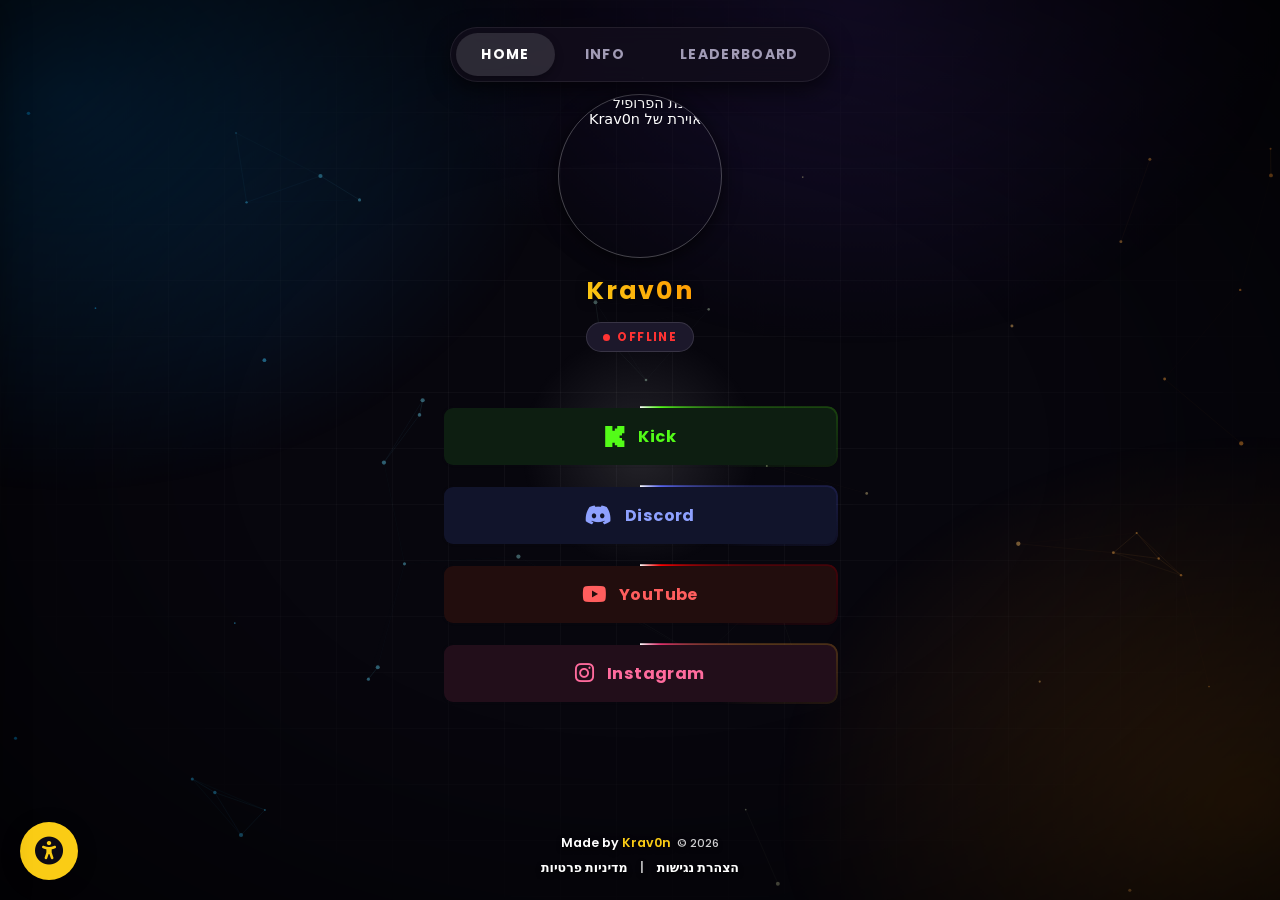
==== commit 326d68e0: "Add files via upload" ====
--- a/index.html
+++ b/index.html
@@ -4,7 +4,7 @@
 <meta charset="UTF-8">
 <meta name="viewport" content="width=device-width, initial-scale=1.0">
 <title>Krav0n Links</title>
-<link rel="icon" type="image/png" href="favicon.png?v=2">
+<link rel="icon" type="image/png" href="Backgrounds/favicon.png?v=3">
 
 <script async src="https://www.googletagmanager.com/gtag/js?id=G-N1LLZ9CNJF"></script>
 <script>
@@ -19,16 +19,12 @@
 @import url('https://fonts.googleapis.com/css2?family=Poppins:wght@600;700&display=swap');
 
 :root {
-  --bg-color: #0c0a14;
+  --bg-color: #07060d;
   --text-color: #ffffff;
 }
 
 body {
   background-color: var(--bg-color);
-  background-image: url('https://github.com/Krav0n/Krav0n.github.io/blob/main/1.png?raw=true');
-  background-size: cover;
-  background-position: center;
-  background-attachment: fixed;
   color: var(--text-color);
   font-family: system-ui, -apple-system, sans-serif;
   margin: 0;
@@ -72,7 +68,8 @@
   background: transparent;
   color: #a19bb5;
   border: none;
-  padding: 12px 32px;
+  padding: 12px 28px;
+  white-space: nowrap;
   font-family: 'Poppins', sans-serif;
   font-weight: 700;
   font-size: 15.5px;
@@ -87,6 +84,48 @@
   background: rgba(255,255,255,0.12);
   color: #ffffff;
   box-shadow: 0 4px 10px rgba(0,0,0,0.3);
+}
+
+/* ════════════════════════════════
+   ANIMATED BACKGROUND
+   ════════════════════════════════ */
+#bgFx {
+  position: fixed; inset: 0;
+  z-index: -1; overflow: hidden; pointer-events: none;
+  background: #07060d;
+}
+#bgFx .bg-glow {
+  position: absolute; inset: -20%;
+  background:
+    radial-gradient(40% 45% at 18% 22%, rgba(0,150,255,0.22), transparent 70%),
+    radial-gradient(38% 42% at 84% 78%, rgba(255,140,0,0.18), transparent 70%),
+    radial-gradient(35% 40% at 62% 14%, rgba(120,70,255,0.14), transparent 70%);
+  animation: bgBreathe 16s ease-in-out infinite alternate;
+  will-change: transform, opacity;
+}
+@keyframes bgBreathe {
+  0%   { transform: scale(1)    translate3d(0,0,0);        opacity: 0.75; }
+  50%  { transform: scale(1.08) translate3d(2%,-1.5%,0);   opacity: 1;    }
+  100% { transform: scale(1.04) translate3d(-2%,2%,0);     opacity: 0.85; }
+}
+#bgFx .bg-grid {
+  position: absolute; inset: 0;
+  background-image:
+    linear-gradient(rgba(255,255,255,0.035) 1px, transparent 1px),
+    linear-gradient(90deg, rgba(255,255,255,0.035) 1px, transparent 1px);
+  background-size: 56px 56px;
+  -webkit-mask-image: radial-gradient(ellipse at center, #000 15%, transparent 75%);
+  mask-image: radial-gradient(ellipse at center, #000 15%, transparent 75%);
+  animation: gridDrift 45s linear infinite;
+}
+@keyframes gridDrift { to { background-position: 56px 56px, 56px 56px; } }
+#bgFx .bg-vignette {
+  position: absolute; inset: 0;
+  background: radial-gradient(ellipse at center, transparent 45%, rgba(0,0,0,0.6) 100%);
+}
+#bgParticles { position: absolute; inset: 0; width: 100%; height: 100%; }
+@media (prefers-reduced-motion: reduce) {
+  #bgFx .bg-glow, #bgFx .bg-grid { animation: none; }
 }
 
 /* ── View sections ── */
@@ -169,6 +208,8 @@
   letter-spacing: 2px;
   filter: drop-shadow(0 2px 6px rgba(0,0,0,0.5));
 }
+
+.profile-section--compact { margin-bottom: 36px; }
 
 /* ── Live badge ── */
 .kick-status-badge {
@@ -460,6 +501,149 @@
 #reading-mask  { position:fixed; left:0; right:0; top:40%; height:80px; background:rgba(0,0,0,.15); border-top:3px solid #2161ff; border-bottom:3px solid #2161ff; pointer-events:none; z-index:999998; display:none; }
 .speech-status { position:fixed; bottom:90px; left:20px; max-width:320px; padding:12px 18px; background:#2161ff; color:#fff; border-radius:10px; font-family:Arial,sans-serif; font-size:14px; z-index:1000001; display:none; box-shadow:0 4px 15px rgba(0,0,0,.25); }
 
+/* ════════════════════════════════
+   LEADERBOARD TAB
+   ════════════════════════════════ */
+#leaderboardView { max-width: 560px; }
+.lb-status {
+  display: flex; align-items: center; justify-content: center; gap: 10px;
+  flex-wrap: wrap;
+  margin: -8px 0 22px;
+  padding: 8px 14px;
+  background: rgba(18,14,28,0.7);
+  border: 1px solid rgba(255,255,255,0.08);
+  border-radius: 30px;
+  backdrop-filter: blur(10px);
+  font-size: 13px; color: #cfc9e0; font-weight: 600;
+}
+.lb-live-dot {
+  width: 8px; height: 8px; border-radius: 50%;
+  background: #53fc18; box-shadow: 0 0 8px rgba(83,252,24,0.8);
+  animation: liveRecPulse 1.8s infinite ease-in-out;
+}
+.lb-status.stale .lb-live-dot { background: #ff9800; box-shadow: 0 0 8px rgba(255,152,0,0.8); animation: none; }
+.lb-demo {
+  font-family: 'Poppins', sans-serif; font-size: 10.5px; font-weight: 700; letter-spacing: 1px;
+  padding: 2px 8px; border-radius: 10px;
+  color: #facc15; background: rgba(250,204,21,0.12); border: 1px solid rgba(250,204,21,0.3);
+}
+.lb-refresh {
+  width: 28px; height: 28px; border-radius: 8px; cursor: pointer;
+  background: rgba(255,255,255,0.06); border: 1px solid rgba(255,255,255,0.1);
+  color: #a19bb5; font-size: 12px; transition: color .2s, background .2s;
+}
+.lb-refresh:hover { color: #fff; background: rgba(255,255,255,0.12); }
+.lb-refresh.spin i { animation: snakeSpin 0.8s linear infinite; }
+
+.lb-cards { width: 100%; display: flex; flex-direction: column; gap: 22px; }
+.lb-card {
+  --accent: #facc15; --accent-rgb: 250,204,21;
+  background: rgba(18,14,28,0.85);
+  border: 1px solid rgba(255,255,255,0.1);
+  border-top: 2px solid rgba(var(--accent-rgb),0.7);
+  border-radius: 16px;
+  box-shadow: 0 8px 30px rgba(0,0,0,0.5), 0 0 40px rgba(var(--accent-rgb),0.06);
+  backdrop-filter: blur(16px);
+  padding: 6px 14px 14px;
+  direction: ltr;
+}
+.lb-card.lb-gifted { --accent: #b794ff; --accent-rgb: 183,148,255; }
+.lb-card.lb-kicks  { --accent: #53fc18; --accent-rgb: 83,252,24; }
+
+.lb-card-head { display: flex; align-items: center; gap: 14px; padding: 14px 6px 14px; }
+.lb-card-icon {
+  width: 38px; height: 38px; border-radius: 10px; flex-shrink: 0;
+  display: flex; align-items: center; justify-content: center;
+  color: var(--accent); font-size: 16px;
+  background: rgba(var(--accent-rgb),0.12);
+  border: 1px solid rgba(var(--accent-rgb),0.28);
+  box-shadow: 0 0 12px rgba(var(--accent-rgb),0.2);
+}
+.lb-card-icon .kick-svg-icon { width: 18px; height: 18px; }
+.lb-card-titles { flex: 1; display: flex; flex-direction: column; gap: 2px; min-width: 0; }
+.lb-card-titles h3 {
+  margin: 0; font-family: 'Poppins', sans-serif; font-size: 16px; font-weight: 700;
+  color: #fff; letter-spacing: 0.4px; unicode-bidi: plaintext; text-align: left;
+}
+.lb-card-titles span { font-size: 11.5px; font-weight: 700; color: #a19bb5; letter-spacing: 0.8px; text-transform: uppercase; }
+.lb-card-tag {
+  font-family: 'Poppins', sans-serif; font-size: 11px; font-weight: 700; letter-spacing: 1px;
+  padding: 4px 10px; border-radius: 12px;
+  color: var(--accent); background: rgba(var(--accent-rgb),0.1); border: 1px solid rgba(var(--accent-rgb),0.25);
+}
+
+.lb-list { list-style: none; margin: 0; padding: 0; display: flex; flex-direction: column; gap: 6px; }
+.lb-row {
+  display: flex; align-items: center; gap: 12px;
+  padding: 10px 12px; border-radius: 12px;
+  background: rgba(255,255,255,0.035);
+  border: 1px solid rgba(255,255,255,0.05);
+  transition: transform .2s ease, background .2s ease;
+  animation: lbRowIn .45s ease both;
+  animation-delay: calc(var(--i, 0) * 40ms);
+}
+.lb-row:hover { transform: translateX(3px); background: rgba(255,255,255,0.06); }
+@keyframes lbRowIn { from { opacity: 0; transform: translateY(8px); } to { opacity: 1; transform: none; } }
+
+.lb-rank {
+  width: 30px; height: 30px; flex-shrink: 0; border-radius: 50%;
+  display: flex; align-items: center; justify-content: center;
+  font-family: 'Poppins', sans-serif; font-weight: 700; font-size: 13px;
+  color: #a19bb5; background: rgba(255,255,255,0.07);
+}
+.lb-name {
+  flex: 1; min-width: 0; font-weight: 600; font-size: 14.5px; color: #fff;
+  white-space: nowrap; overflow: hidden; text-overflow: ellipsis; text-align: left;
+}
+.lb-value { font-family: 'Poppins', sans-serif; font-weight: 700; font-size: 14.5px; color: var(--accent); white-space: nowrap; }
+.lb-value small { font-size: 11px; font-weight: 600; color: #a19bb5; margin-left: 4px; letter-spacing: 0.5px; }
+
+/* Top 3 highlight */
+.lb-row.rank-1, .lb-row.rank-2, .lb-row.rank-3 { padding-top: 12px; padding-bottom: 12px; }
+.lb-row.rank-1 {
+  padding-top: 15px; padding-bottom: 15px;
+  background: linear-gradient(90deg, rgba(250,204,21,0.24), rgba(250,204,21,0.04));
+  border-color: rgba(250,204,21,0.55);
+  box-shadow: 0 0 22px rgba(250,204,21,0.2), inset 0 0 18px rgba(250,204,21,0.06);
+}
+.lb-row.rank-1 .lb-rank { width: 38px; height: 38px; font-size: 16px; color: #2a1d00; background: linear-gradient(135deg,#fde047,#f59e0b); box-shadow: 0 0 14px rgba(250,204,21,0.6); }
+.lb-row.rank-1 .lb-name { font-size: 17px; font-weight: 700; }
+.lb-row.rank-1 .lb-value { font-size: 16px; color: #fde047; }
+.lb-row.rank-2 {
+  background: linear-gradient(90deg, rgba(203,213,225,0.17), rgba(203,213,225,0.03));
+  border-color: rgba(203,213,225,0.4);
+  box-shadow: 0 0 14px rgba(203,213,225,0.1);
+}
+.lb-row.rank-2 .lb-rank { width: 34px; height: 34px; color: #1c2230; background: linear-gradient(135deg,#f1f5f9,#94a3b8); }
+.lb-row.rank-2 .lb-name { font-size: 15.5px; font-weight: 700; }
+.lb-row.rank-3 {
+  background: linear-gradient(90deg, rgba(217,119,6,0.2), rgba(217,119,6,0.03));
+  border-color: rgba(217,119,6,0.45);
+  box-shadow: 0 0 14px rgba(217,119,6,0.1);
+}
+.lb-row.rank-3 .lb-rank { width: 34px; height: 34px; color: #2a1400; background: linear-gradient(135deg,#fbbf77,#b45309); }
+.lb-row.rank-3 .lb-name { font-size: 15.5px; font-weight: 700; }
+
+.lb-row.lb-changed { animation: lbFlash 1.2s ease; }
+@keyframes lbFlash { 0%,100% { box-shadow: none; } 30% { box-shadow: 0 0 0 2px rgba(var(--accent-rgb),0.7), 0 0 18px rgba(var(--accent-rgb),0.45); } }
+
+.lb-row.skeleton .lb-name  { height: 12px; max-width: 140px; border-radius: 6px; background: rgba(255,255,255,0.08); color: transparent; }
+.lb-row.skeleton .lb-value { width: 50px; height: 12px; border-radius: 6px; background: rgba(255,255,255,0.08); color: transparent; }
+.lb-empty { text-align: center; color: #a19bb5; font-size: 13px; padding: 18px 0; }
+
+@media (prefers-reduced-motion: reduce) {
+  .lb-row { animation: none; }
+  .lb-live-dot { animation: none; }
+}
+@media (max-width: 600px) {
+  .lb-card { padding: 4px 10px 12px; }
+  .lb-card-head { gap: 10px; padding: 12px 4px; }
+  .lb-card-titles h3 { font-size: 15px; }
+  .lb-row { gap: 10px; padding: 9px 10px; }
+  .lb-name, .lb-value { font-size: 13.5px; }
+  .lb-row.rank-1 .lb-name { font-size: 15.5px; }
+}
+
 /* ── Responsive ── */
 @media (max-width: 600px) {
   .links-list { gap:14px; }
@@ -468,8 +652,8 @@
   .setup-divider    { width:100%; height:1px; }
   .avatar-snake-wrap { width:155px; height:155px; }
   .profile-pic       { width:145px; height:145px; }
-  .top-navbar        { width:90%; justify-content:center; }
-  .nav-tab           { padding:10px 20px; flex:1; text-align:center; }
+  .top-navbar        { width:92%; justify-content:center; gap:2px; }
+  .nav-tab           { padding:10px 12px; flex:1 1 auto; text-align:center; font-size:13px; letter-spacing:0.8px; }
   .badges-container  { gap:12px; }
   .badge-item        { width:58px; }
   .badge-img         { width:44px; height:44px; }
@@ -485,6 +669,14 @@
 </head>
 <body>
 
+<!-- Animated background -->
+<div id="bgFx" aria-hidden="true">
+  <div class="bg-glow"></div>
+  <div class="bg-grid"></div>
+  <canvas id="bgParticles"></canvas>
+  <div class="bg-vignette"></div>
+</div>
+
 <canvas id="lightningCanvas"></canvas>
 <div class="spotlight" id="spotlight"></div>
 
@@ -492,16 +684,16 @@
   <nav class="top-navbar">
     <button class="nav-tab active" data-target="homeView">HOME</button>
     <button class="nav-tab" data-target="infoView">INFO</button>
+    <button class="nav-tab" data-target="leaderboardView">LEADERBOARD</button>
   </nav>
 
   <!-- ═══════════════ HOME ═══════════════ -->
   <div id="homeView" class="view-section active">
     <div class="profile-section">
       <div class="avatar-snake-wrap">
-        <img src="https://github.com/Krav0n/Krav0n.github.io/blob/main/2.png?raw=true"
+        <img src="Backgrounds/profile.png"
              class="profile-pic" alt="תמונת הפרופיל המאוירת של Krav0n"
-             draggable="false"
-             onerror="this.onerror=null; this.src='2.png';">
+             draggable="false">
       </div>
       <div class="profile-name">Krav0n</div>
       <div id="kickStatusBadge" class="kick-status-badge offline" aria-label="Kick Live Status" title="Krav0n is OFFLINE">
@@ -532,6 +724,13 @@
 
   <!-- ═══════════════ INFO ═══════════════ -->
   <div id="infoView" class="view-section">
+    <div class="profile-section profile-section--compact">
+      <div class="avatar-snake-wrap">
+        <img src="Backgrounds/profile.png"
+             class="profile-pic" alt="תמונת הפרופיל המאוירת של Krav0n"
+             draggable="false">
+      </div>
+    </div>
     <div class="accordion-list">
 
       <!-- ── ACCORDION 1: Setup Specs ── -->
@@ -579,35 +778,35 @@
           <div class="acc-inner">
             <div class="badges-container">
               <div class="badge-item">
-                <img class="badge-img" src="https://github.com/Krav0n/Krav0n.github.io/blob/main/badge_base.png?raw=true" alt="Base" draggable="false">
+                <img class="badge-img" src="Subscriber%20badges/badge_base.png" alt="Base" draggable="false">
                 <span>Base</span>
               </div>
               <div class="badge-item">
-                <img class="badge-img" src="https://github.com/Krav0n/Krav0n.github.io/blob/main/badge_2m.png?raw=true" alt="2-Month" draggable="false">
+                <img class="badge-img" src="Subscriber%20badges/badge_2m.png" alt="2-Month" draggable="false">
                 <span>2 Months</span>
               </div>
               <div class="badge-item">
-                <img class="badge-img" src="https://github.com/Krav0n/Krav0n.github.io/blob/main/badge_3m.png?raw=true" alt="3-Month" draggable="false">
+                <img class="badge-img" src="Subscriber%20badges/badge_3m.png" alt="3-Month" draggable="false">
                 <span>3 Months</span>
               </div>
               <div class="badge-item">
-                <img class="badge-img" src="https://github.com/Krav0n/Krav0n.github.io/blob/main/badge_6m.png?raw=true" alt="6-Month" draggable="false">
+                <img class="badge-img" src="Subscriber%20badges/badge_6m.png" alt="6-Month" draggable="false">
                 <span>6 Months</span>
               </div>
               <div class="badge-item">
-                <img class="badge-img" src="https://github.com/Krav0n/Krav0n.github.io/blob/main/badge_9m.png?raw=true" alt="9-Month" draggable="false">
+                <img class="badge-img" src="Subscriber%20badges/badge_9m.png" alt="9-Month" draggable="false">
                 <span>9 Months</span>
               </div>
               <div class="badge-item">
-                <img class="badge-img" src="https://github.com/Krav0n/Krav0n.github.io/blob/main/badge_1y.png?raw=true" alt="1-Year" draggable="false">
+                <img class="badge-img" src="Subscriber%20badges/badge_1y.png" alt="1-Year" draggable="false">
                 <span>1 Year</span>
               </div>
               <div class="badge-item">
-                <img class="badge-img" src="https://github.com/Krav0n/Krav0n.github.io/blob/main/badge_1_5y.png?raw=true" alt="1.5-Year" draggable="false">
+                <img class="badge-img" src="Subscriber%20badges/badge_1_5y.png" alt="1.5-Year" draggable="false">
                 <span>1.5 Years</span>
               </div>
               <div class="badge-item">
-                <img class="badge-img" src="https://github.com/Krav0n/Krav0n.github.io/blob/main/badge_2y.png?raw=true" alt="2-Year" draggable="false">
+                <img class="badge-img" src="Subscriber%20badges/badge_2y.png" alt="2-Year" draggable="false">
                 <span>2 Years</span>
               </div>
             </div>
@@ -615,30 +814,55 @@
         </div>
       </div>
 
-      <!-- ── ACCORDION 3: Leaderboard / Live Feed ── -->
-      <div class="acc-item" id="acc-lb">
-        <div class="acc-header" onclick="toggleAcc('acc-lb')">
-          <div class="acc-icon"><i class="fa-solid fa-trophy"></i></div>
-          <span class="acc-title">Leaderboard — Live</span>
-          <div class="acc-chevron"><i class="fa-solid fa-chevron-down"></i></div>
-        </div>
-        <div class="acc-body">
-          <div class="acc-inner" style="padding:16px 12px 16px;">
-            <div style="width:100%; border-radius:14px; overflow:hidden; border:1px solid rgba(83,252,24,0.3); box-shadow:0 0 16px rgba(83,252,24,0.15); background:#0e0e10;">
-              <iframe
-                src="TOOOOOOOOP"
-                title="Botrix Live Feed & Leaderboard"
-                style="width:100%; height:520px; border:none; display:block;"
-                loading="lazy"
-                allow="fullscreen"
-              ></iframe>
-            </div>
-          </div>
-        </div>
-      </div>
-
     </div><!-- /accordion-list -->
   </div><!-- /infoView -->
+
+  <!-- ═══════════════ LEADERBOARD ═══════════════ -->
+  <div id="leaderboardView" class="view-section">
+    <div class="profile-section profile-section--compact">
+      <div class="avatar-snake-wrap">
+        <img src="Backgrounds/profile.png"
+             class="profile-pic" alt="תמונת הפרופיל המאוירת של Krav0n"
+             draggable="false">
+      </div>
+    </div>
+
+    <div class="lb-status" id="lbStatus">
+      <span class="lb-live-dot"></span>
+      <span id="lbUpdated">טוען נתונים…</span>
+      <span class="lb-demo" id="lbDemoTag" hidden>DEMO</span>
+      <button class="lb-refresh" id="lbRefresh" type="button" aria-label="רענון הנתונים" title="רענון"><i class="fa-solid fa-rotate"></i></button>
+    </div>
+
+    <div class="lb-cards">
+      <section class="lb-card lb-watch" aria-labelledby="lbTitleWatch">
+        <header class="lb-card-head">
+          <div class="lb-card-icon"><i class="fa-solid fa-eye"></i></div>
+          <div class="lb-card-titles"><h3 id="lbTitleWatch">הצופים הנאמנים</h3><span>Top Watch Time</span></div>
+          <span class="lb-card-tag">TOP 10</span>
+        </header>
+        <ol class="lb-list" id="lbWatch"></ol>
+      </section>
+
+      <section class="lb-card lb-gifted" aria-labelledby="lbTitleGifted">
+        <header class="lb-card-head">
+          <div class="lb-card-icon"><i class="fa-solid fa-gift"></i></div>
+          <div class="lb-card-titles"><h3 id="lbTitleGifted">Subscribers / Gifted</h3><span>Top Gifted Subs</span></div>
+          <span class="lb-card-tag">TOP 10</span>
+        </header>
+        <ol class="lb-list" id="lbGifted"></ol>
+      </section>
+
+      <section class="lb-card lb-kicks" aria-labelledby="lbTitleKicks">
+        <header class="lb-card-head">
+          <div class="lb-card-icon"><svg class="kick-svg-icon" viewBox="0 0 24 24" role="img" aria-label="Kick"><path d="M1.333 0h8v5.333H12V2.667h2.667V0h8v8H20v2.667h-2.667v2.666H20V16h2.667v8h-8v-2.667H12v-2.666H9.333V24h-8Z"/></svg></div>
+          <div class="lb-card-titles"><h3 id="lbTitleKicks">KICKers</h3><span>Top Kicks Sent</span></div>
+          <span class="lb-card-tag">TOP 10</span>
+        </header>
+        <ol class="lb-list" id="lbKicks"></ol>
+      </section>
+    </div>
+  </div><!-- /leaderboardView -->
 
   <footer class="footer-container">
     <div class="footer-credit">Made by <span style="color:#facc15;">Krav0n</span>&nbsp;&nbsp;<span>© 2026</span></div>
@@ -704,18 +928,23 @@
   if (!isOpen) item.classList.add('open');
 }
 
-/* ── Tab Switching ── */
+/* ── Tab Switching (supports #info / #leaderboard links) ── */
 const tabs  = document.querySelectorAll('.nav-tab');
 const views = document.querySelectorAll('.view-section');
-tabs.forEach(tab => {
-  tab.addEventListener('click', () => {
-    tabs.forEach(t => t.classList.remove('active'));
-    tab.classList.add('active');
-    views.forEach(v => v.classList.remove('active'));
-    const target = document.getElementById(tab.dataset.target);
-    if (target) target.classList.add('active');
-  });
-});
+const HASH_TO_VIEW = { '#home':'homeView', '#info':'infoView', '#leaderboard':'leaderboardView' };
+function showView(id, updateHash) {
+  const target = document.getElementById(id);
+  if (!target) return;
+  tabs.forEach(t => t.classList.toggle('active', t.dataset.target === id));
+  views.forEach(v => v.classList.remove('active'));
+  target.classList.add('active');
+  if (updateHash) {
+    const h = Object.keys(HASH_TO_VIEW).find(k => HASH_TO_VIEW[k] === id);
+    if (h && history.replaceState) history.replaceState(null, '', h === '#home' ? location.pathname + location.search : h);
+  }
+}
+tabs.forEach(tab => tab.addEventListener('click', () => showView(tab.dataset.target, true)));
+if (HASH_TO_VIEW[location.hash]) showView(HASH_TO_VIEW[location.hash], false);
 
 /* ── Anti-devtools ── */
 document.addEventListener('contextmenu', e => e.preventDefault());
@@ -757,6 +986,69 @@
 checkKickLiveStatus();
 setInterval(checkKickLiveStatus, 60000);
 
+/* ── Background particles (subtle network) ── */
+(function () {
+  const cv  = document.getElementById('bgParticles');
+  if (!cv) return;
+  const c   = cv.getContext('2d');
+  const reduce = window.matchMedia('(prefers-reduced-motion: reduce)').matches;
+  const LINK = 130;
+  let W = 0, H = 0, dpr = 1, pts = [], running = true;
+
+  function size() {
+    dpr = Math.min(window.devicePixelRatio || 1, 1.5);
+    W = window.innerWidth; H = window.innerHeight;
+    cv.width = W * dpr; cv.height = H * dpr;
+    c.setTransform(dpr, 0, 0, dpr, 0, 0);
+    const n = Math.max(28, Math.min(80, Math.round(W * H / 22000)));
+    pts = Array.from({ length: n }, () => ({
+      x: Math.random() * W, y: Math.random() * H,
+      vx: (Math.random() - 0.5) * 0.28, vy: (Math.random() - 0.5) * 0.28,
+      r: 0.8 + Math.random() * 1.4
+    }));
+  }
+  // blue on the left → orange on the right (matches the site's colours)
+  function col(x, a) {
+    const t = Math.min(1, Math.max(0, x / W));
+    const r = Math.round(0   + 255 * t), g = Math.round(170 - 20 * t), b = Math.round(255 - 215 * t);
+    return 'rgba(' + r + ',' + g + ',' + b + ',' + a + ')';
+  }
+  function frame() {
+    c.clearRect(0, 0, W, H);
+    for (let i = 0; i < pts.length; i++) {
+      const p = pts[i];
+      if (!reduce) {
+        p.x += p.vx; p.y += p.vy;
+        if (p.x < -10) p.x = W + 10; else if (p.x > W + 10) p.x = -10;
+        if (p.y < -10) p.y = H + 10; else if (p.y > H + 10) p.y = -10;
+      }
+      for (let j = i + 1; j < pts.length; j++) {
+        const q = pts[j], dx = p.x - q.x, dy = p.y - q.y, d = dx * dx + dy * dy;
+        if (d < LINK * LINK) {
+          c.strokeStyle = col((p.x + q.x) / 2, 0.14 * (1 - Math.sqrt(d) / LINK));
+          c.lineWidth = 1;
+          c.beginPath(); c.moveTo(p.x, p.y); c.lineTo(q.x, q.y); c.stroke();
+        }
+      }
+      c.fillStyle = col(p.x, 0.55);
+      c.beginPath(); c.arc(p.x, p.y, p.r, 0, Math.PI * 2); c.fill();
+    }
+  }
+  function loop() {
+    if (!running) return;
+    // respects the site's "stop animations" accessibility option
+    if (!document.body.classList.contains('access-no-animation')) frame();
+    requestAnimationFrame(loop);
+  }
+  window.addEventListener('resize', () => { size(); if (reduce) frame(); });
+  document.addEventListener('visibilitychange', () => {
+    running = !document.hidden;
+    if (running && !reduce) requestAnimationFrame(loop);
+  });
+  size();
+  if (reduce) frame(); else requestAnimationFrame(loop);
+})();
+
 /* ── Lightning ── */
 const canvas = document.getElementById('lightningCanvas');
 const ctx    = canvas.getContext('2d');
@@ -909,5 +1201,6 @@
   items.forEach(i => i.classList.remove('active'));
 });
 </script>
+<script src="leaderboard.js"></script>
 </body>
 </html>
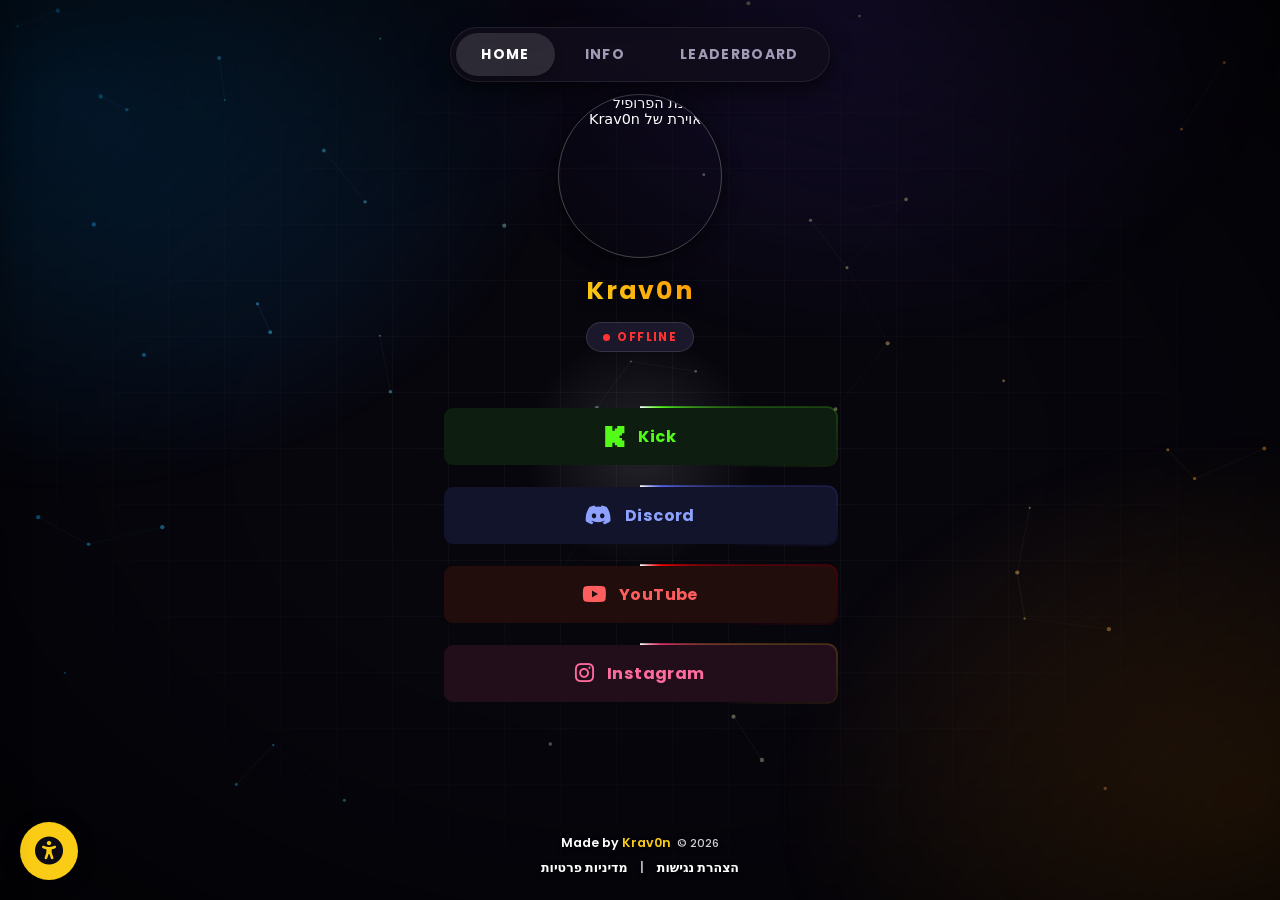
==== commit 1b10c6dc: "Add files via upload" ====
--- a/index.html
+++ b/index.html
@@ -4,7 +4,7 @@
 <meta charset="UTF-8">
 <meta name="viewport" content="width=device-width, initial-scale=1.0">
 <title>Krav0n Links</title>
-<link rel="icon" type="image/png" href="Backgrounds/favicon.png?v=3">
+<link rel="icon" type="image/png" href="assets/images/favicon.png?v=3">
 
 <script async src="https://www.googletagmanager.com/gtag/js?id=G-N1LLZ9CNJF"></script>
 <script>
@@ -691,7 +691,7 @@
   <div id="homeView" class="view-section active">
     <div class="profile-section">
       <div class="avatar-snake-wrap">
-        <img src="Backgrounds/profile.png"
+        <img src="assets/images/profile.png"
              class="profile-pic" alt="תמונת הפרופיל המאוירת של Krav0n"
              draggable="false">
       </div>
@@ -726,7 +726,7 @@
   <div id="infoView" class="view-section">
     <div class="profile-section profile-section--compact">
       <div class="avatar-snake-wrap">
-        <img src="Backgrounds/profile.png"
+        <img src="assets/images/profile.png"
              class="profile-pic" alt="תמונת הפרופיל המאוירת של Krav0n"
              draggable="false">
       </div>
@@ -778,35 +778,35 @@
           <div class="acc-inner">
             <div class="badges-container">
               <div class="badge-item">
-                <img class="badge-img" src="Subscriber%20badges/badge_base.png" alt="Base" draggable="false">
+                <img class="badge-img" src="assets/badges/badge_base.png" alt="Base" draggable="false">
                 <span>Base</span>
               </div>
               <div class="badge-item">
-                <img class="badge-img" src="Subscriber%20badges/badge_2m.png" alt="2-Month" draggable="false">
+                <img class="badge-img" src="assets/badges/badge_2m.png" alt="2-Month" draggable="false">
                 <span>2 Months</span>
               </div>
               <div class="badge-item">
-                <img class="badge-img" src="Subscriber%20badges/badge_3m.png" alt="3-Month" draggable="false">
+                <img class="badge-img" src="assets/badges/badge_3m.png" alt="3-Month" draggable="false">
                 <span>3 Months</span>
               </div>
               <div class="badge-item">
-                <img class="badge-img" src="Subscriber%20badges/badge_6m.png" alt="6-Month" draggable="false">
+                <img class="badge-img" src="assets/badges/badge_6m.png" alt="6-Month" draggable="false">
                 <span>6 Months</span>
               </div>
               <div class="badge-item">
-                <img class="badge-img" src="Subscriber%20badges/badge_9m.png" alt="9-Month" draggable="false">
+                <img class="badge-img" src="assets/badges/badge_9m.png" alt="9-Month" draggable="false">
                 <span>9 Months</span>
               </div>
               <div class="badge-item">
-                <img class="badge-img" src="Subscriber%20badges/badge_1y.png" alt="1-Year" draggable="false">
+                <img class="badge-img" src="assets/badges/badge_1y.png" alt="1-Year" draggable="false">
                 <span>1 Year</span>
               </div>
               <div class="badge-item">
-                <img class="badge-img" src="Subscriber%20badges/badge_1_5y.png" alt="1.5-Year" draggable="false">
+                <img class="badge-img" src="assets/badges/badge_1_5y.png" alt="1.5-Year" draggable="false">
                 <span>1.5 Years</span>
               </div>
               <div class="badge-item">
-                <img class="badge-img" src="Subscriber%20badges/badge_2y.png" alt="2-Year" draggable="false">
+                <img class="badge-img" src="assets/badges/badge_2y.png" alt="2-Year" draggable="false">
                 <span>2 Years</span>
               </div>
             </div>
@@ -821,7 +821,7 @@
   <div id="leaderboardView" class="view-section">
     <div class="profile-section profile-section--compact">
       <div class="avatar-snake-wrap">
-        <img src="Backgrounds/profile.png"
+        <img src="assets/images/profile.png"
              class="profile-pic" alt="תמונת הפרופיל המאוירת של Krav0n"
              draggable="false">
       </div>
@@ -1201,6 +1201,6 @@
   items.forEach(i => i.classList.remove('active'));
 });
 </script>
-<script src="leaderboard.js"></script>
+<script src="js/leaderboard.js"></script>
 </body>
 </html>
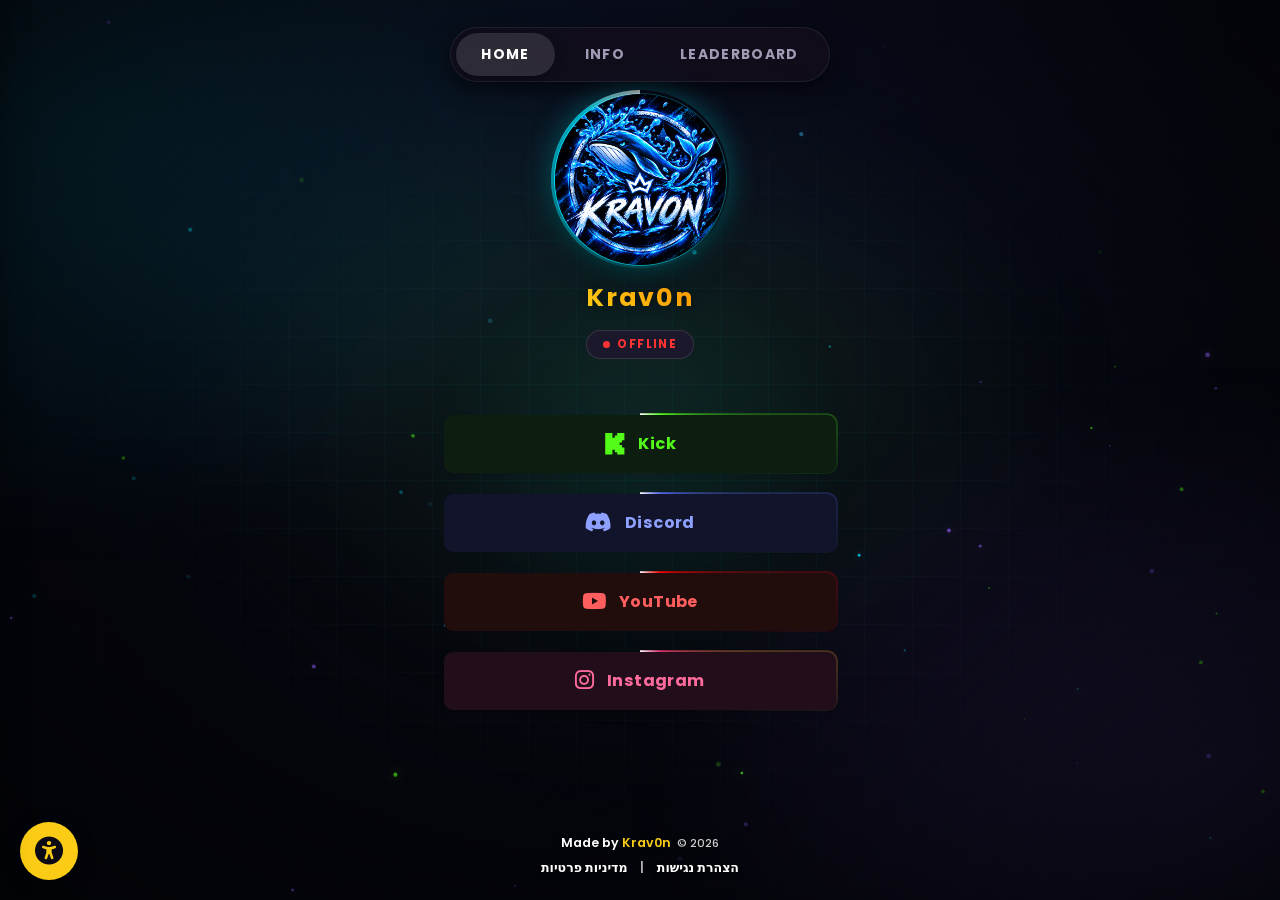
==== commit a1dab309: "Update index.html" ====
--- a/index.html
+++ b/index.html
@@ -4,7 +4,8 @@
 <meta charset="UTF-8">
 <meta name="viewport" content="width=device-width, initial-scale=1.0">
 <title>Krav0n Links</title>
-<link rel="icon" type="image/png" href="assets/images/favicon.png?v=3">
+<link rel="icon" type="image/svg+xml" href="images/favicon.svg">
+<link rel="alternate icon" type="image/png" href="images/favicon.png">
 
 <script async src="https://www.googletagmanager.com/gtag/js?id=G-N1LLZ9CNJF"></script>
 <script>
@@ -92,36 +93,37 @@
 #bgFx {
   position: fixed; inset: 0;
   z-index: -1; overflow: hidden; pointer-events: none;
-  background: #07060d;
+  background: radial-gradient(circle at 50% 0%, #0d1026 0%, #06070f 60%, #030408 100%);
 }
 #bgFx .bg-glow {
-  position: absolute; inset: -20%;
+  position: absolute; inset: -25%;
   background:
-    radial-gradient(40% 45% at 18% 22%, rgba(0,150,255,0.22), transparent 70%),
-    radial-gradient(38% 42% at 84% 78%, rgba(255,140,0,0.18), transparent 70%),
-    radial-gradient(35% 40% at 62% 14%, rgba(120,70,255,0.14), transparent 70%);
-  animation: bgBreathe 16s ease-in-out infinite alternate;
+    radial-gradient(45% 45% at 20% 25%, rgba(0, 229, 255, 0.16), transparent 70%),
+    radial-gradient(42% 42% at 80% 75%, rgba(139, 92, 246, 0.16), transparent 70%),
+    radial-gradient(35% 35% at 50% 45%, rgba(83, 252, 24, 0.08), transparent 70%);
+  animation: auroraDrift 20s ease-in-out infinite alternate;
   will-change: transform, opacity;
-}
-@keyframes bgBreathe {
-  0%   { transform: scale(1)    translate3d(0,0,0);        opacity: 0.75; }
-  50%  { transform: scale(1.08) translate3d(2%,-1.5%,0);   opacity: 1;    }
-  100% { transform: scale(1.04) translate3d(-2%,2%,0);     opacity: 0.85; }
+  filter: blur(35px);
+}
+@keyframes auroraDrift {
+  0%   { transform: scale(1) translate3d(0, 0, 0); opacity: 0.8; }
+  50%  { transform: scale(1.1) translate3d(2%, -2%, 0); opacity: 1; }
+  100% { transform: scale(1.05) translate3d(-2%, 2%, 0); opacity: 0.85; }
 }
 #bgFx .bg-grid {
   position: absolute; inset: 0;
   background-image:
-    linear-gradient(rgba(255,255,255,0.035) 1px, transparent 1px),
-    linear-gradient(90deg, rgba(255,255,255,0.035) 1px, transparent 1px);
-  background-size: 56px 56px;
-  -webkit-mask-image: radial-gradient(ellipse at center, #000 15%, transparent 75%);
-  mask-image: radial-gradient(ellipse at center, #000 15%, transparent 75%);
+    linear-gradient(rgba(0, 229, 255, 0.035) 1px, transparent 1px),
+    linear-gradient(90deg, rgba(0, 229, 255, 0.035) 1px, transparent 1px);
+  background-size: 48px 48px;
+  -webkit-mask-image: radial-gradient(ellipse at center, #000 20%, transparent 80%);
+  mask-image: radial-gradient(ellipse at center, #000 20%, transparent 80%);
   animation: gridDrift 45s linear infinite;
 }
-@keyframes gridDrift { to { background-position: 56px 56px, 56px 56px; } }
+@keyframes gridDrift { to { background-position: 48px 48px, 48px 48px; } }
 #bgFx .bg-vignette {
   position: absolute; inset: 0;
-  background: radial-gradient(ellipse at center, transparent 45%, rgba(0,0,0,0.6) 100%);
+  background: radial-gradient(ellipse at center, transparent 35%, rgba(3, 4, 8, 0.75) 100%);
 }
 #bgParticles { position: absolute; inset: 0; width: 100%; height: 100%; }
 @media (prefers-reduced-motion: reduce) {
@@ -153,20 +155,11 @@
   top: 0; left: 0;
   width: 100vw; height: 100vh;
   pointer-events: none;
-  background: radial-gradient(circle at var(--x, 50vw) var(--y, 50vh), rgba(255,255,255,0.12) 0%, transparent 120px);
+  background: radial-gradient(circle at var(--x, 50vw) var(--y, 50vh), rgba(0, 229, 255, 0.06) 0%, transparent 220px);
   z-index: 0;
-  animation: lightningFlicker 2s infinite;
-}
-@keyframes lightningFlicker {
-  0%,94%,100% { opacity: 1; }
-  95%  { opacity: 1.8; }
-  96%  { opacity: 0.4; }
-  97%  { opacity: 2.2; }
-  98%  { opacity: 0.6; }
-  99%  { opacity: 1.5; }
-}
-
-/* ── Profile ── */
+}
+
+/* ── Profile with Cyan Snake Border Animation ── */
 .profile-section {
   display: flex;
   flex-direction: column;
@@ -182,15 +175,46 @@
   display: flex;
   align-items: center;
   justify-content: center;
+  overflow: hidden;
+  padding: 4px;
+  background: transparent;
+  box-shadow: 0 0 32px rgba(0, 229, 255, 0.35), 0 10px 30px rgba(0, 0, 0, 0.85);
+}
+.avatar-snake-wrap::before {
+  content: '';
+  position: absolute;
+  inset: -50%;
+  width: 200%; height: 200%;
+  background: conic-gradient(
+    from 0deg,
+    transparent 0deg,
+    transparent 60deg,
+    rgba(0, 229, 255, 0.15) 120deg,
+    rgba(0, 229, 255, 0.85) 240deg,
+    #00e5ff 320deg,
+    #ffffff 360deg
+  );
+  animation: snakeSpin 2.6s linear infinite;
+  border-radius: 50%;
+  z-index: 0;
+}
+.avatar-snake-wrap::after {
+  content: '';
+  position: absolute;
+  inset: 4px;
+  border-radius: 50%;
+  background: #06070f;
+  z-index: 1;
+  box-shadow: inset 0 0 14px rgba(0, 229, 255, 0.35);
 }
 .profile-pic {
   position: relative;
-  z-index: 1;
-  width: 180px; height: 180px;
+  z-index: 2;
+  width: 100%; height: 100%;
   border-radius: 50%;
   object-fit: cover;
-  border: 2px solid rgba(255,255,255,0.25);
-  box-shadow: 0 4px 20px rgba(0,0,0,0.7);
+  border: 2px solid rgba(0, 229, 255, 0.3);
+  box-shadow: 0 4px 20px rgba(0,0,0,0.8);
   -webkit-user-drag: none;
   display: block;
 }
@@ -435,13 +459,6 @@
 .footer-links a:hover { color:#facc15; }
 .footer-links .separator { opacity:0.7; }
 
-/* ── Lightning ── */
-#lightningCanvas {
-  position:fixed; top:0; left:0; width:100vw; height:100vh;
-  z-index:0; pointer-events:none;
-  -webkit-mask-image:radial-gradient(ellipse at center, transparent 35%, black 75%);
-  mask-image:radial-gradient(ellipse at center, transparent 35%, black 75%);
-}
 
 /* ── Accessibility ── */
 .accessibility-open {
@@ -504,12 +521,12 @@
 /* ════════════════════════════════
    LEADERBOARD TAB
    ════════════════════════════════ */
-#leaderboardView { max-width: 560px; }
+#leaderboardView { max-width: 1260px; width: 100%; }
 .lb-status {
   display: flex; align-items: center; justify-content: center; gap: 10px;
   flex-wrap: wrap;
   margin: -8px 0 22px;
-  padding: 8px 14px;
+  padding: 8px 16px;
   background: rgba(18,14,28,0.7);
   border: 1px solid rgba(255,255,255,0.08);
   border-radius: 30px;
@@ -535,113 +552,226 @@
 .lb-refresh:hover { color: #fff; background: rgba(255,255,255,0.12); }
 .lb-refresh.spin i { animation: snakeSpin 0.8s linear infinite; }
 
-.lb-cards { width: 100%; display: flex; flex-direction: column; gap: 22px; }
+/* ── Leaderboard horizontal layout ── */
+.lb-cards {
+  width: 100%;
+  display: grid;
+  grid-template-columns: repeat(3, minmax(0, 1fr));
+  gap: 24px;
+  align-items: stretch;
+}
 .lb-card {
   --accent: #facc15; --accent-rgb: 250,204,21;
-  background: rgba(18,14,28,0.85);
-  border: 1px solid rgba(255,255,255,0.1);
-  border-top: 2px solid rgba(var(--accent-rgb),0.7);
-  border-radius: 16px;
-  box-shadow: 0 8px 30px rgba(0,0,0,0.5), 0 0 40px rgba(var(--accent-rgb),0.06);
-  backdrop-filter: blur(16px);
-  padding: 6px 14px 14px;
-  direction: ltr;
+  background: rgba(13, 15, 28, 0.82);
+  border: 1px solid rgba(255,255,255,0.09);
+  border-top: 3px solid var(--accent);
+  border-radius: 20px;
+  box-shadow: 0 10px 35px rgba(0,0,0,0.6), 0 0 35px rgba(var(--accent-rgb),0.07);
+  backdrop-filter: blur(18px);
+  padding: 16px 16px 18px;
+  display: flex;
+  flex-direction: column;
+  gap: 14px;
+  direction: rtl;
+  transition: border-color 0.25s, box-shadow 0.25s;
+}
+.lb-card:hover {
+  border-color: rgba(var(--accent-rgb), 0.35);
+  box-shadow: 0 14px 40px rgba(0,0,0,0.7), 0 0 40px rgba(var(--accent-rgb),0.12);
 }
 .lb-card.lb-gifted { --accent: #b794ff; --accent-rgb: 183,148,255; }
 .lb-card.lb-kicks  { --accent: #53fc18; --accent-rgb: 83,252,24; }
 
-.lb-card-head { display: flex; align-items: center; gap: 14px; padding: 14px 6px 14px; }
+.lb-card-head { display: flex; align-items: center; gap: 12px; padding: 4px 4px 6px; }
 .lb-card-icon {
-  width: 38px; height: 38px; border-radius: 10px; flex-shrink: 0;
+  width: 40px; height: 40px; border-radius: 12px; flex-shrink: 0;
   display: flex; align-items: center; justify-content: center;
-  color: var(--accent); font-size: 16px;
+  color: var(--accent); font-size: 17px;
   background: rgba(var(--accent-rgb),0.12);
   border: 1px solid rgba(var(--accent-rgb),0.28);
-  box-shadow: 0 0 12px rgba(var(--accent-rgb),0.2);
+  box-shadow: 0 0 14px rgba(var(--accent-rgb),0.2);
 }
 .lb-card-icon .kick-svg-icon { width: 18px; height: 18px; }
-.lb-card-titles { flex: 1; display: flex; flex-direction: column; gap: 2px; min-width: 0; }
+.lb-card-titles { flex: 1; display: flex; flex-direction: column; gap: 2px; min-width: 0; text-align: right; }
 .lb-card-titles h3 {
   margin: 0; font-family: 'Poppins', sans-serif; font-size: 16px; font-weight: 700;
-  color: #fff; letter-spacing: 0.4px; unicode-bidi: plaintext; text-align: left;
-}
-.lb-card-titles span { font-size: 11.5px; font-weight: 700; color: #a19bb5; letter-spacing: 0.8px; text-transform: uppercase; }
+  color: #fff; letter-spacing: 0.3px; text-align: right;
+}
+.lb-card-titles span { font-size: 11.5px; font-weight: 700; color: #a19bb5; letter-spacing: 0.6px; text-transform: uppercase; text-align: right; }
 .lb-card-tag {
   font-family: 'Poppins', sans-serif; font-size: 11px; font-weight: 700; letter-spacing: 1px;
   padding: 4px 10px; border-radius: 12px;
   color: var(--accent); background: rgba(var(--accent-rgb),0.1); border: 1px solid rgba(var(--accent-rgb),0.25);
 }
 
-.lb-list { list-style: none; margin: 0; padding: 0; display: flex; flex-direction: column; gap: 6px; }
+/* ── Time filter tabs ── */
+.lb-time-tabs {
+  display: flex;
+  align-items: center;
+  background: rgba(0,0,0,0.4);
+  border: 1px solid rgba(255,255,255,0.08);
+  border-radius: 12px;
+  padding: 4px;
+  gap: 4px;
+  direction: rtl;
+}
+.lb-time-btn {
+  flex: 1;
+  padding: 7px 10px;
+  border: none;
+  background: transparent;
+  color: #a19bb5;
+  font-family: system-ui, -apple-system, sans-serif;
+  font-size: 12.5px;
+  font-weight: 600;
+  border-radius: 9px;
+  cursor: pointer;
+  transition: all 0.2s ease;
+  text-align: center;
+  white-space: nowrap;
+}
+.lb-time-btn:hover {
+  color: #ffffff;
+  background: rgba(255,255,255,0.06);
+}
+.lb-time-btn.active {
+  background: rgba(var(--accent-rgb), 0.2);
+  color: #ffffff;
+  border: 1px solid rgba(var(--accent-rgb), 0.45);
+  box-shadow: 0 2px 10px rgba(var(--accent-rgb), 0.2);
+  font-weight: 700;
+}
+
+/* ── Ranking rows ── */
+.lb-list { list-style: none; margin: 0; padding: 0; display: flex; flex-direction: column; gap: 7px; flex: 1; }
 .lb-row {
-  display: flex; align-items: center; gap: 12px;
-  padding: 10px 12px; border-radius: 12px;
+  display: flex;
+  align-items: center;
+  justify-content: space-between;
+  padding: 10px 12px;
+  border-radius: 12px;
   background: rgba(255,255,255,0.035);
-  border: 1px solid rgba(255,255,255,0.05);
-  transition: transform .2s ease, background .2s ease;
-  animation: lbRowIn .45s ease both;
-  animation-delay: calc(var(--i, 0) * 40ms);
-}
-.lb-row:hover { transform: translateX(3px); background: rgba(255,255,255,0.06); }
-@keyframes lbRowIn { from { opacity: 0; transform: translateY(8px); } to { opacity: 1; transform: none; } }
-
+  border: 1px solid rgba(255,255,255,0.06);
+  direction: rtl;
+  transition: transform 0.2s ease, background 0.2s ease, border-color 0.2s ease;
+  animation: lbRowIn 0.4s ease both;
+  animation-delay: calc(var(--i, 0) * 35ms);
+}
+.lb-row:hover {
+  transform: translateY(-2px);
+  background: rgba(255,255,255,0.07);
+  border-color: rgba(var(--accent-rgb), 0.3);
+}
+@keyframes lbRowIn { from { opacity: 0; transform: translateY(6px); } to { opacity: 1; transform: none; } }
+
+/* Right column: Rank (1-10 with special icons for 1, 2, 3) + Username */
+.lb-col-right {
+  display: flex;
+  align-items: center;
+  gap: 10px;
+  min-width: 0;
+  flex: 1;
+}
 .lb-rank {
   width: 30px; height: 30px; flex-shrink: 0; border-radius: 50%;
   display: flex; align-items: center; justify-content: center;
   font-family: 'Poppins', sans-serif; font-weight: 700; font-size: 13px;
   color: #a19bb5; background: rgba(255,255,255,0.07);
 }
+.lb-rank.rank-gold {
+  color: #ffd700;
+  background: linear-gradient(135deg, rgba(250,204,21,0.3), rgba(217,119,6,0.4));
+  border: 1px solid rgba(250,204,21,0.7);
+  box-shadow: 0 0 14px rgba(250,204,21,0.5);
+  font-size: 14px;
+}
+.lb-rank.rank-silver {
+  color: #f1f5f9;
+  background: linear-gradient(135deg, rgba(203,213,225,0.25), rgba(100,116,139,0.35));
+  border: 1px solid rgba(203,213,225,0.6);
+  box-shadow: 0 0 12px rgba(203,213,225,0.4);
+  font-size: 13px;
+}
+.lb-rank.rank-bronze {
+  color: #f59e0b;
+  background: linear-gradient(135deg, rgba(217,119,6,0.25), rgba(146,64,14,0.35));
+  border: 1px solid rgba(217,119,6,0.6);
+  box-shadow: 0 0 12px rgba(217,119,6,0.35);
+  font-size: 13px;
+}
 .lb-name {
-  flex: 1; min-width: 0; font-weight: 600; font-size: 14.5px; color: #fff;
-  white-space: nowrap; overflow: hidden; text-overflow: ellipsis; text-align: left;
-}
-.lb-value { font-family: 'Poppins', sans-serif; font-weight: 700; font-size: 14.5px; color: var(--accent); white-space: nowrap; }
-.lb-value small { font-size: 11px; font-weight: 600; color: #a19bb5; margin-left: 4px; letter-spacing: 0.5px; }
-
-/* Top 3 highlight */
-.lb-row.rank-1, .lb-row.rank-2, .lb-row.rank-3 { padding-top: 12px; padding-bottom: 12px; }
+  flex: 1; min-width: 0; font-weight: 700; font-size: 14px; color: #fff;
+  white-space: nowrap; overflow: hidden; text-overflow: ellipsis; text-align: right;
+}
+
+/* Left column: Level tag + Category Value */
+.lb-col-left {
+  display: flex;
+  align-items: center;
+  gap: 8px;
+  flex-shrink: 0;
+}
+.lb-level-tag {
+  font-family: 'Poppins', sans-serif;
+  font-size: 10.5px;
+  font-weight: 700;
+  color: #38bdf8;
+  background: rgba(56,189,248,0.12);
+  border: 1px solid rgba(56,189,248,0.3);
+  padding: 2px 7px;
+  border-radius: 8px;
+  letter-spacing: 0.5px;
+  white-space: nowrap;
+}
+.lb-value {
+  font-family: 'Poppins', sans-serif;
+  font-weight: 700;
+  font-size: 14px;
+  color: var(--accent);
+  white-space: nowrap;
+  display: flex;
+  align-items: center;
+  gap: 4px;
+  direction: ltr;
+}
+.lb-unit { font-size: 11px; font-weight: 600; color: #a19bb5; }
+.lb-kick-unit { color: #53fc18; }
+
+/* Top 1, 2, 3 card highlight */
 .lb-row.rank-1 {
-  padding-top: 15px; padding-bottom: 15px;
-  background: linear-gradient(90deg, rgba(250,204,21,0.24), rgba(250,204,21,0.04));
-  border-color: rgba(250,204,21,0.55);
-  box-shadow: 0 0 22px rgba(250,204,21,0.2), inset 0 0 18px rgba(250,204,21,0.06);
-}
-.lb-row.rank-1 .lb-rank { width: 38px; height: 38px; font-size: 16px; color: #2a1d00; background: linear-gradient(135deg,#fde047,#f59e0b); box-shadow: 0 0 14px rgba(250,204,21,0.6); }
-.lb-row.rank-1 .lb-name { font-size: 17px; font-weight: 700; }
-.lb-row.rank-1 .lb-value { font-size: 16px; color: #fde047; }
+  background: linear-gradient(90deg, rgba(250,204,21,0.14), rgba(255,255,255,0.03));
+  border-color: rgba(250,204,21,0.4);
+  box-shadow: 0 0 16px rgba(250,204,21,0.1);
+}
 .lb-row.rank-2 {
-  background: linear-gradient(90deg, rgba(203,213,225,0.17), rgba(203,213,225,0.03));
-  border-color: rgba(203,213,225,0.4);
-  box-shadow: 0 0 14px rgba(203,213,225,0.1);
-}
-.lb-row.rank-2 .lb-rank { width: 34px; height: 34px; color: #1c2230; background: linear-gradient(135deg,#f1f5f9,#94a3b8); }
-.lb-row.rank-2 .lb-name { font-size: 15.5px; font-weight: 700; }
+  background: linear-gradient(90deg, rgba(203,213,225,0.1), rgba(255,255,255,0.03));
+  border-color: rgba(203,213,225,0.3);
+}
 .lb-row.rank-3 {
-  background: linear-gradient(90deg, rgba(217,119,6,0.2), rgba(217,119,6,0.03));
-  border-color: rgba(217,119,6,0.45);
-  box-shadow: 0 0 14px rgba(217,119,6,0.1);
-}
-.lb-row.rank-3 .lb-rank { width: 34px; height: 34px; color: #2a1400; background: linear-gradient(135deg,#fbbf77,#b45309); }
-.lb-row.rank-3 .lb-name { font-size: 15.5px; font-weight: 700; }
+  background: linear-gradient(90deg, rgba(217,119,6,0.1), rgba(255,255,255,0.03));
+  border-color: rgba(217,119,6,0.3);
+}
 
 .lb-row.lb-changed { animation: lbFlash 1.2s ease; }
 @keyframes lbFlash { 0%,100% { box-shadow: none; } 30% { box-shadow: 0 0 0 2px rgba(var(--accent-rgb),0.7), 0 0 18px rgba(var(--accent-rgb),0.45); } }
 
-.lb-row.skeleton .lb-name  { height: 12px; max-width: 140px; border-radius: 6px; background: rgba(255,255,255,0.08); color: transparent; }
-.lb-row.skeleton .lb-value { width: 50px; height: 12px; border-radius: 6px; background: rgba(255,255,255,0.08); color: transparent; }
+.lb-row.skeleton .lb-name  { height: 12px; width: 80px; border-radius: 6px; background: rgba(255,255,255,0.08); color: transparent; }
+.lb-row.skeleton .lb-value { width: 45px; height: 12px; border-radius: 6px; background: rgba(255,255,255,0.08); color: transparent; }
 .lb-empty { text-align: center; color: #a19bb5; font-size: 13px; padding: 18px 0; }
 
 @media (prefers-reduced-motion: reduce) {
   .lb-row { animation: none; }
   .lb-live-dot { animation: none; }
 }
+@media (max-width: 1024px) {
+  .lb-cards { grid-template-columns: 1fr; max-width: 540px; margin: 0 auto; }
+}
 @media (max-width: 600px) {
-  .lb-card { padding: 4px 10px 12px; }
-  .lb-card-head { gap: 10px; padding: 12px 4px; }
+  .lb-card { padding: 12px 12px 16px; }
+  .lb-card-head { gap: 10px; padding: 2px 2px 6px; }
   .lb-card-titles h3 { font-size: 15px; }
-  .lb-row { gap: 10px; padding: 9px 10px; }
+  .lb-row { padding: 8px 10px; }
   .lb-name, .lb-value { font-size: 13.5px; }
-  .lb-row.rank-1 .lb-name { font-size: 15.5px; }
 }
 
 /* ── Responsive ── */
@@ -651,7 +781,7 @@
   .setup-inner-grid { flex-direction:column; gap:20px; }
   .setup-divider    { width:100%; height:1px; }
   .avatar-snake-wrap { width:155px; height:155px; }
-  .profile-pic       { width:145px; height:145px; }
+  .profile-pic       { width:100%; height:100%; }
   .top-navbar        { width:92%; justify-content:center; gap:2px; }
   .nav-tab           { padding:10px 12px; flex:1 1 auto; text-align:center; font-size:13px; letter-spacing:0.8px; }
   .badges-container  { gap:12px; }
@@ -677,7 +807,6 @@
   <div class="bg-vignette"></div>
 </div>
 
-<canvas id="lightningCanvas"></canvas>
 <div class="spotlight" id="spotlight"></div>
 
 <div class="site-wrapper">
@@ -691,7 +820,7 @@
   <div id="homeView" class="view-section active">
     <div class="profile-section">
       <div class="avatar-snake-wrap">
-        <img src="assets/images/profile.png"
+        <img src="images/profile.png"
              class="profile-pic" alt="תמונת הפרופיל המאוירת של Krav0n"
              draggable="false">
       </div>
@@ -726,7 +855,7 @@
   <div id="infoView" class="view-section">
     <div class="profile-section profile-section--compact">
       <div class="avatar-snake-wrap">
-        <img src="assets/images/profile.png"
+        <img src="images/profile.png"
              class="profile-pic" alt="תמונת הפרופיל המאוירת של Krav0n"
              draggable="false">
       </div>
@@ -778,35 +907,35 @@
           <div class="acc-inner">
             <div class="badges-container">
               <div class="badge-item">
-                <img class="badge-img" src="assets/badges/badge_base.png" alt="Base" draggable="false">
+                <img class="badge-img" src="badges/badge_base.png" alt="Base" draggable="false">
                 <span>Base</span>
               </div>
               <div class="badge-item">
-                <img class="badge-img" src="assets/badges/badge_2m.png" alt="2-Month" draggable="false">
+                <img class="badge-img" src="badges/badge_2m.png" alt="2-Month" draggable="false">
                 <span>2 Months</span>
               </div>
               <div class="badge-item">
-                <img class="badge-img" src="assets/badges/badge_3m.png" alt="3-Month" draggable="false">
+                <img class="badge-img" src="badges/badge_3m.png" alt="3-Month" draggable="false">
                 <span>3 Months</span>
               </div>
               <div class="badge-item">
-                <img class="badge-img" src="assets/badges/badge_6m.png" alt="6-Month" draggable="false">
+                <img class="badge-img" src="badges/badge_6m.png" alt="6-Month" draggable="false">
                 <span>6 Months</span>
               </div>
               <div class="badge-item">
-                <img class="badge-img" src="assets/badges/badge_9m.png" alt="9-Month" draggable="false">
+                <img class="badge-img" src="badges/badge_9m.png" alt="9-Month" draggable="false">
                 <span>9 Months</span>
               </div>
               <div class="badge-item">
-                <img class="badge-img" src="assets/badges/badge_1y.png" alt="1-Year" draggable="false">
+                <img class="badge-img" src="badges/badge_1y.png" alt="1-Year" draggable="false">
                 <span>1 Year</span>
               </div>
               <div class="badge-item">
-                <img class="badge-img" src="assets/badges/badge_1_5y.png" alt="1.5-Year" draggable="false">
+                <img class="badge-img" src="badges/badge_1_5y.png" alt="1.5-Year" draggable="false">
                 <span>1.5 Years</span>
               </div>
               <div class="badge-item">
-                <img class="badge-img" src="assets/badges/badge_2y.png" alt="2-Year" draggable="false">
+                <img class="badge-img" src="badges/badge_2y.png" alt="2-Year" draggable="false">
                 <span>2 Years</span>
               </div>
             </div>
@@ -821,7 +950,7 @@
   <div id="leaderboardView" class="view-section">
     <div class="profile-section profile-section--compact">
       <div class="avatar-snake-wrap">
-        <img src="assets/images/profile.png"
+        <img src="images/profile.png"
              class="profile-pic" alt="תמונת הפרופיל המאוירת של Krav0n"
              draggable="false">
       </div>
@@ -835,30 +964,48 @@
     </div>
 
     <div class="lb-cards">
+      <!-- 1. הצופים הנאמנים -->
       <section class="lb-card lb-watch" aria-labelledby="lbTitleWatch">
         <header class="lb-card-head">
           <div class="lb-card-icon"><i class="fa-solid fa-eye"></i></div>
           <div class="lb-card-titles"><h3 id="lbTitleWatch">הצופים הנאמנים</h3><span>Top Watch Time</span></div>
           <span class="lb-card-tag">TOP 10</span>
         </header>
+        <div class="lb-time-tabs" role="tablist">
+          <button class="lb-time-btn" data-board="lbWatch" data-time="week" type="button">השבוע</button>
+          <button class="lb-time-btn" data-board="lbWatch" data-time="month" type="button">החודש</button>
+          <button class="lb-time-btn active" data-board="lbWatch" data-time="all" type="button">כל הזמנים</button>
+        </div>
         <ol class="lb-list" id="lbWatch"></ol>
       </section>
 
+      <!-- 2. Subscribers / Gifted -->
       <section class="lb-card lb-gifted" aria-labelledby="lbTitleGifted">
         <header class="lb-card-head">
           <div class="lb-card-icon"><i class="fa-solid fa-gift"></i></div>
           <div class="lb-card-titles"><h3 id="lbTitleGifted">Subscribers / Gifted</h3><span>Top Gifted Subs</span></div>
           <span class="lb-card-tag">TOP 10</span>
         </header>
+        <div class="lb-time-tabs" role="tablist">
+          <button class="lb-time-btn" data-board="lbGifted" data-time="week" type="button">השבוע</button>
+          <button class="lb-time-btn" data-board="lbGifted" data-time="month" type="button">החודש</button>
+          <button class="lb-time-btn active" data-board="lbGifted" data-time="all" type="button">כל הזמנים</button>
+        </div>
         <ol class="lb-list" id="lbGifted"></ol>
       </section>
 
+      <!-- 3. KICKers -->
       <section class="lb-card lb-kicks" aria-labelledby="lbTitleKicks">
         <header class="lb-card-head">
           <div class="lb-card-icon"><svg class="kick-svg-icon" viewBox="0 0 24 24" role="img" aria-label="Kick"><path d="M1.333 0h8v5.333H12V2.667h2.667V0h8v8H20v2.667h-2.667v2.666H20V16h2.667v8h-8v-2.667H12v-2.666H9.333V24h-8Z"/></svg></div>
           <div class="lb-card-titles"><h3 id="lbTitleKicks">KICKers</h3><span>Top Kicks Sent</span></div>
           <span class="lb-card-tag">TOP 10</span>
         </header>
+        <div class="lb-time-tabs" role="tablist">
+          <button class="lb-time-btn" data-board="lbKicks" data-time="week" type="button">השבוע</button>
+          <button class="lb-time-btn" data-board="lbKicks" data-time="month" type="button">החודש</button>
+          <button class="lb-time-btn active" data-board="lbKicks" data-time="all" type="button">כל הזמנים</button>
+        </div>
         <ol class="lb-list" id="lbKicks"></ol>
       </section>
     </div>
@@ -986,111 +1133,104 @@
 checkKickLiveStatus();
 setInterval(checkKickLiveStatus, 60000);
 
-/* ── Background particles (subtle network) ── */
+/* ── Modern Gaming Ambient Particles ── */
 (function () {
-  const cv  = document.getElementById('bgParticles');
+  const cv = document.getElementById('bgParticles');
   if (!cv) return;
-  const c   = cv.getContext('2d');
+  const c = cv.getContext('2d');
   const reduce = window.matchMedia('(prefers-reduced-motion: reduce)').matches;
-  const LINK = 130;
   let W = 0, H = 0, dpr = 1, pts = [], running = true;
+  let mouse = { x: -1000, y: -1000 };
+
+  const COLORS = [
+    { r: 0,   g: 229, b: 255 }, // Cyan
+    { r: 56,  g: 189, b: 248 }, // Light Blue
+    { r: 139, g: 92,  b: 246 }, // Purple
+    { r: 83,  g: 252, b: 24  }  // Kick Neon Green
+  ];
 
   function size() {
     dpr = Math.min(window.devicePixelRatio || 1, 1.5);
-    W = window.innerWidth; H = window.innerHeight;
-    cv.width = W * dpr; cv.height = H * dpr;
+    W = window.innerWidth;
+    H = window.innerHeight;
+    cv.width = W * dpr;
+    cv.height = H * dpr;
     c.setTransform(dpr, 0, 0, dpr, 0, 0);
-    const n = Math.max(28, Math.min(80, Math.round(W * H / 22000)));
-    pts = Array.from({ length: n }, () => ({
-      x: Math.random() * W, y: Math.random() * H,
-      vx: (Math.random() - 0.5) * 0.28, vy: (Math.random() - 0.5) * 0.28,
-      r: 0.8 + Math.random() * 1.4
-    }));
+
+    const count = Math.max(35, Math.min(75, Math.round((W * H) / 20000)));
+    pts = Array.from({ length: count }, () => {
+      const col = COLORS[Math.floor(Math.random() * COLORS.length)];
+      return {
+        x: Math.random() * W,
+        y: Math.random() * H,
+        vx: (Math.random() - 0.5) * 0.35,
+        vy: -0.2 - Math.random() * 0.45, // Gentle upward drift
+        r: 0.9 + Math.random() * 1.6,
+        alpha: 0.2 + Math.random() * 0.55,
+        pulse: Math.random() * Math.PI * 2,
+        pulseSpeed: 0.02 + Math.random() * 0.02,
+        col: col
+      };
+    });
   }
-  // blue on the left → orange on the right (matches the site's colours)
-  function col(x, a) {
-    const t = Math.min(1, Math.max(0, x / W));
-    const r = Math.round(0   + 255 * t), g = Math.round(170 - 20 * t), b = Math.round(255 - 215 * t);
-    return 'rgba(' + r + ',' + g + ',' + b + ',' + a + ')';
-  }
+
   function frame() {
     c.clearRect(0, 0, W, H);
+
     for (let i = 0; i < pts.length; i++) {
       const p = pts[i];
       if (!reduce) {
-        p.x += p.vx; p.y += p.vy;
-        if (p.x < -10) p.x = W + 10; else if (p.x > W + 10) p.x = -10;
-        if (p.y < -10) p.y = H + 10; else if (p.y > H + 10) p.y = -10;
+        p.x += p.vx;
+        p.y += p.vy;
+        p.pulse += p.pulseSpeed;
+
+        // Subtle mouse interaction
+        const dx = mouse.x - p.x;
+        const dy = mouse.y - p.y;
+        const dist = Math.sqrt(dx * dx + dy * dy);
+        if (dist < 120 && dist > 0) {
+          const force = (120 - dist) / 120;
+          p.x -= (dx / dist) * force * 0.8;
+          p.y -= (dy / dist) * force * 0.8;
+        }
+
+        // Wrap around screen
+        if (p.y < -10) { p.y = H + 10; p.x = Math.random() * W; }
+        if (p.x < -10) p.x = W + 10;
+        else if (p.x > W + 10) p.x = -10;
       }
-      for (let j = i + 1; j < pts.length; j++) {
-        const q = pts[j], dx = p.x - q.x, dy = p.y - q.y, d = dx * dx + dy * dy;
-        if (d < LINK * LINK) {
-          c.strokeStyle = col((p.x + q.x) / 2, 0.14 * (1 - Math.sqrt(d) / LINK));
-          c.lineWidth = 1;
-          c.beginPath(); c.moveTo(p.x, p.y); c.lineTo(q.x, q.y); c.stroke();
-        }
-      }
-      c.fillStyle = col(p.x, 0.55);
-      c.beginPath(); c.arc(p.x, p.y, p.r, 0, Math.PI * 2); c.fill();
+
+      const currentAlpha = Math.max(0.1, p.alpha + Math.sin(p.pulse) * 0.2);
+      c.beginPath();
+      c.arc(p.x, p.y, p.r, 0, Math.PI * 2);
+      c.fillStyle = `rgba(${p.col.r}, ${p.col.g}, ${p.col.b}, ${currentAlpha})`;
+      c.shadowBlur = 8;
+      c.shadowColor = `rgba(${p.col.r}, ${p.col.g}, ${p.col.b}, ${currentAlpha * 0.8})`;
+      c.fill();
     }
+    c.shadowBlur = 0;
   }
+
   function loop() {
     if (!running) return;
-    // respects the site's "stop animations" accessibility option
     if (!document.body.classList.contains('access-no-animation')) frame();
     requestAnimationFrame(loop);
   }
+
   window.addEventListener('resize', () => { size(); if (reduce) frame(); });
+  window.addEventListener('mousemove', e => {
+    mouse.x = e.clientX;
+    mouse.y = e.clientY;
+  });
   document.addEventListener('visibilitychange', () => {
     running = !document.hidden;
     if (running && !reduce) requestAnimationFrame(loop);
   });
+
   size();
-  if (reduce) frame(); else requestAnimationFrame(loop);
+  if (reduce) frame();
+  else requestAnimationFrame(loop);
 })();
-
-/* ── Lightning ── */
-const canvas = document.getElementById('lightningCanvas');
-const ctx    = canvas.getContext('2d');
-function resizeCanvas() { canvas.width = window.innerWidth; canvas.height = window.innerHeight; }
-window.addEventListener('resize', resizeCanvas);
-resizeCanvas();
-function drawBolt(sx, sy, length, angle, bp, depth, color) {
-  if (depth > 3) return;
-  let cx = sx, cy = sy;
-  ctx.beginPath(); ctx.moveTo(cx, cy);
-  ctx.shadowBlur = depth === 0 ? 15 : 5; ctx.shadowColor = color;
-  ctx.strokeStyle = `rgba(255,255,255,${1 - depth * 0.2})`; ctx.lineWidth = Math.max(1, 3 - depth);
-  for (let i = 0; i < Math.floor(length / 10); i++) {
-    const sa = angle + (Math.random() - 0.5) * 1.5;
-    cx += Math.cos(sa) * 10; cy += Math.sin(sa) * 10; ctx.lineTo(cx, cy);
-    if (Math.random() < bp) {
-      drawBolt(cx, cy, length * 0.5, angle + (Math.random() > 0.5 ? 1 : -1) * (0.5 + Math.random() * 0.5), bp * 0.5, depth + 1, color);
-      ctx.moveTo(cx, cy);
-    }
-  }
-  ctx.stroke();
-}
-function strike() {
-  ctx.clearRect(0, 0, canvas.width, canvas.height);
-  let sx, sy, angle;
-  const edge = Math.random();
-  if      (edge < 0.25) { sx = Math.random()*canvas.width;  sy = 0;             angle = Math.PI/2; }
-  else if (edge < 0.5)  { sx = canvas.width;                sy = Math.random()*canvas.height; angle = Math.PI; }
-  else if (edge < 0.75) { sx = Math.random()*canvas.width;  sy = canvas.height; angle = -Math.PI/2; }
-  else                  { sx = 0;                            sy = Math.random()*canvas.height; angle = 0; }
-  angle = Math.atan2(canvas.height/2 - sy, canvas.width/2 - sx) + (Math.random()-0.5)*0.5;
-  const lc = sx < canvas.width/2 ? '#00d2ff' : '#ff9800';
-  const ff = sx < canvas.width/2 ? 'rgba(0,210,255,0.03)' : 'rgba(255,152,0,0.03)';
-  drawBolt(sx, sy, canvas.height*0.6, angle, 0.1, 0, lc);
-  ctx.fillStyle = ff; ctx.fillRect(0, 0, canvas.width, canvas.height);
-  setTimeout(() => {
-    ctx.clearRect(0, 0, canvas.width, canvas.height);
-    if (Math.random() < 0.3) { setTimeout(strike, 50 + Math.random()*100); return; }
-    setTimeout(strike, 2000 + Math.random()*6000);
-  }, 1000);
-}
-setTimeout(strike, 1500);
 
 /* ── Spotlight ── */
 const spotlight = document.getElementById('spotlight');
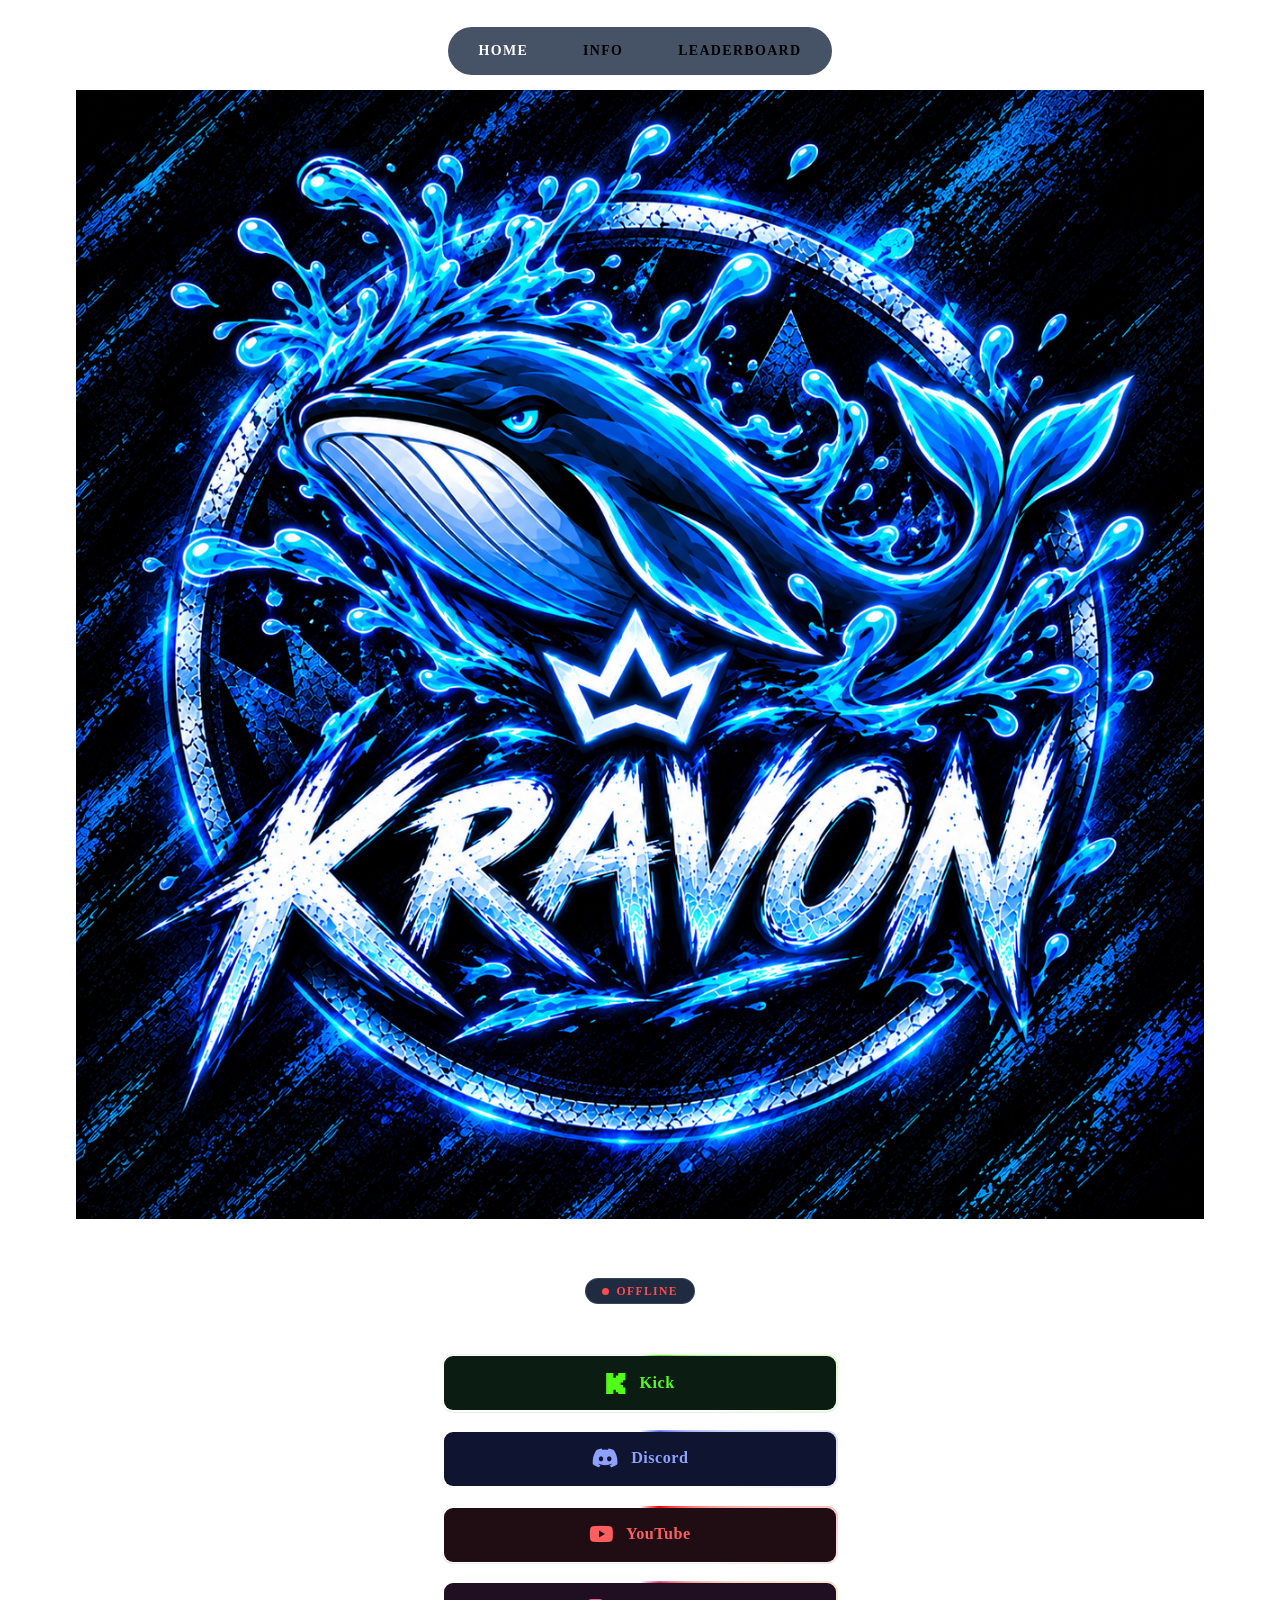
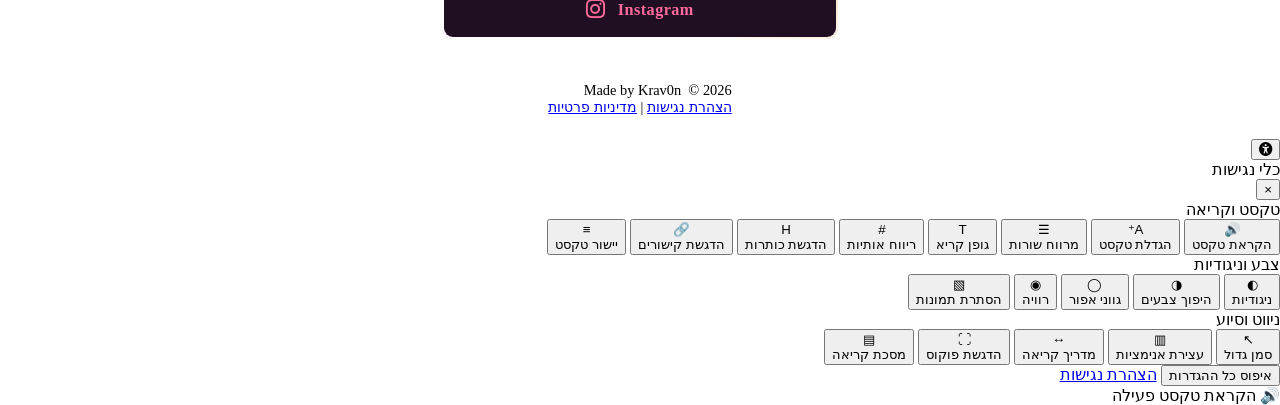
==== commit e0915c14: "Update index.html" ====
--- a/index.html
+++ b/index.html
@@ -3,6 +3,7 @@
 <head>
 <meta charset="UTF-8">
 <meta name="viewport" content="width=device-width, initial-scale=1.0">
+<meta name="theme-color" content="#061a3a">
 <title>Krav0n Links</title>
 <link rel="icon" type="image/svg+xml" href="images/favicon.svg">
 <link rel="alternate icon" type="image/png" href="images/favicon.png">
@@ -15,19 +16,17 @@
   gtag('config', 'G-N1LLZ9CNJF');
 </script>
 
+<link rel="preconnect" href="https://fonts.googleapis.com">
+<link rel="preconnect" href="https://fonts.gstatic.com" crossorigin>
+<link rel="stylesheet" href="https://fonts.googleapis.com/css2?family=Poppins:wght@600;700&family=Rubik:wght@400;500;600;700&display=swap">
 <link rel="stylesheet" href="https://cdnjs.cloudflare.com/ajax/libs/font-awesome/6.4.0/css/all.min.css">
+<link rel="stylesheet" href="css/theme.css?v=20261113">
 <style>
-@import url('https://fonts.googleapis.com/css2?family=Poppins:wght@600;700&display=swap');
-
-:root {
-  --bg-color: #07060d;
-  --text-color: #ffffff;
-}
-
+/* ════════════════════════════════
+   PAGE: HOME / INFO / LEADERBOARD
+   Shared colors, background, footer and accessibility menu: css/theme.css
+   ════════════════════════════════ */
 body {
-  background-color: var(--bg-color);
-  color: var(--text-color);
-  font-family: system-ui, -apple-system, sans-serif;
   margin: 0;
   padding: 0;
   overflow-x: hidden;
@@ -47,87 +46,46 @@
   position: relative;
   padding-top: 100px;
   box-sizing: border-box;
+  z-index: 1;
 }
 
 /* ── Navbar ── */
 .top-navbar {
   position: absolute;
   top: 30px;
-  background: rgba(18,14,28,0.85);
-  border: 1px solid rgba(255,255,255,0.08);
-  border-radius: 40px;
   display: flex;
   align-items: center;
+  gap: 5px;
   padding: 6px;
-  backdrop-filter: blur(12px);
+  border-radius: 40px;
+  direction: ltr;
   z-index: 100;
-  gap: 5px;
-  box-shadow: 0 8px 25px rgba(0,0,0,0.6);
-  direction: ltr;
+  background: rgba(6, 22, 48, 0.74);
+  border: 1px solid var(--glass-line);
+  box-shadow: var(--glass-edge), 0 10px 28px rgba(0, 4, 14, 0.6);
+  -webkit-backdrop-filter: blur(14px);
+          backdrop-filter: blur(14px);
 }
 .nav-tab {
   background: transparent;
-  color: #a19bb5;
+  color: var(--ink-dim);
   border: none;
   padding: 12px 28px;
   white-space: nowrap;
-  font-family: 'Poppins', sans-serif;
+  font-family: var(--font-display);
   font-weight: 700;
   font-size: 15.5px;
   border-radius: 30px;
   cursor: pointer;
-  transition: all 0.3s ease;
+  transition: color 0.25s ease, background 0.25s ease, box-shadow 0.25s ease;
   letter-spacing: 1.5px;
   text-transform: uppercase;
 }
 .nav-tab:hover { color: #ffffff; }
 .nav-tab.active {
-  background: rgba(255,255,255,0.12);
   color: #ffffff;
-  box-shadow: 0 4px 10px rgba(0,0,0,0.3);
-}
-
-/* ════════════════════════════════
-   ANIMATED BACKGROUND
-   ════════════════════════════════ */
-#bgFx {
-  position: fixed; inset: 0;
-  z-index: -1; overflow: hidden; pointer-events: none;
-  background: radial-gradient(circle at 50% 0%, #0d1026 0%, #06070f 60%, #030408 100%);
-}
-#bgFx .bg-glow {
-  position: absolute; inset: -25%;
-  background:
-    radial-gradient(45% 45% at 20% 25%, rgba(0, 229, 255, 0.16), transparent 70%),
-    radial-gradient(42% 42% at 80% 75%, rgba(139, 92, 246, 0.16), transparent 70%),
-    radial-gradient(35% 35% at 50% 45%, rgba(83, 252, 24, 0.08), transparent 70%);
-  animation: auroraDrift 20s ease-in-out infinite alternate;
-  will-change: transform, opacity;
-  filter: blur(35px);
-}
-@keyframes auroraDrift {
-  0%   { transform: scale(1) translate3d(0, 0, 0); opacity: 0.8; }
-  50%  { transform: scale(1.1) translate3d(2%, -2%, 0); opacity: 1; }
-  100% { transform: scale(1.05) translate3d(-2%, 2%, 0); opacity: 0.85; }
-}
-#bgFx .bg-grid {
-  position: absolute; inset: 0;
-  background-image:
-    linear-gradient(rgba(0, 229, 255, 0.035) 1px, transparent 1px),
-    linear-gradient(90deg, rgba(0, 229, 255, 0.035) 1px, transparent 1px);
-  background-size: 48px 48px;
-  -webkit-mask-image: radial-gradient(ellipse at center, #000 20%, transparent 80%);
-  mask-image: radial-gradient(ellipse at center, #000 20%, transparent 80%);
-  animation: gridDrift 45s linear infinite;
-}
-@keyframes gridDrift { to { background-position: 48px 48px, 48px 48px; } }
-#bgFx .bg-vignette {
-  position: absolute; inset: 0;
-  background: radial-gradient(ellipse at center, transparent 35%, rgba(3, 4, 8, 0.75) 100%);
-}
-#bgParticles { position: absolute; inset: 0; width: 100%; height: 100%; }
-@media (prefers-reduced-motion: reduce) {
-  #bgFx .bg-glow, #bgFx .bg-grid { animation: none; }
+  background: linear-gradient(180deg, rgba(var(--current-rgb), 0.34), rgba(var(--current-rgb), 0.16));
+  box-shadow: inset 0 0 0 1px rgba(var(--current-rgb), 0.5), 0 4px 16px rgba(var(--current-rgb), 0.25);
 }
 
 /* ── View sections ── */
@@ -137,103 +95,48 @@
   max-width: 520px;
   flex-direction: column;
   align-items: center;
-  animation: fadeIn 0.4s ease forwards;
   z-index: 1;
   padding: 0 15px;
   box-sizing: border-box;
 }
-.view-section.active { display: flex; }
-
-@keyframes fadeIn {
-  from { opacity: 0; transform: translateY(15px); }
-  to   { opacity: 1; transform: translateY(0); }
-}
-
-/* ── Effects ── */
-.spotlight {
-  position: fixed;
-  top: 0; left: 0;
-  width: 100vw; height: 100vh;
-  pointer-events: none;
-  background: radial-gradient(circle at var(--x, 50vw) var(--y, 50vh), rgba(0, 229, 255, 0.06) 0%, transparent 220px);
-  z-index: 0;
-}
-
-/* ── Profile with Cyan Snake Border Animation ── */
+.view-section.active { display: flex; animation: viewIn 0.4s ease backwards; }
+@keyframes viewIn {
+  from { opacity: 0; transform: translateY(14px); }
+  to   { opacity: 1; transform: none; }
+}
+
+/* ── Profile ── */
 .profile-section {
   display: flex;
   flex-direction: column;
   justify-content: center;
   align-items: center;
   gap: 12px;
-  margin-bottom: 60px;
-}
-.avatar-snake-wrap {
-  position: relative;
-  width: 190px; height: 190px;
-  border-radius: 50%;
-  display: flex;
-  align-items: center;
-  justify-content: center;
-  overflow: hidden;
-  padding: 4px;
-  background: transparent;
-  box-shadow: 0 0 32px rgba(0, 229, 255, 0.35), 0 10px 30px rgba(0, 0, 0, 0.85);
-}
-.avatar-snake-wrap::before {
-  content: '';
-  position: absolute;
-  inset: -50%;
-  width: 200%; height: 200%;
-  background: conic-gradient(
-    from 0deg,
-    transparent 0deg,
-    transparent 60deg,
-    rgba(0, 229, 255, 0.15) 120deg,
-    rgba(0, 229, 255, 0.85) 240deg,
-    #00e5ff 320deg,
-    #ffffff 360deg
-  );
-  animation: snakeSpin 2.6s linear infinite;
-  border-radius: 50%;
-  z-index: 0;
-}
-.avatar-snake-wrap::after {
-  content: '';
-  position: absolute;
-  inset: 4px;
-  border-radius: 50%;
-  background: #06070f;
-  z-index: 1;
-  box-shadow: inset 0 0 14px rgba(0, 229, 255, 0.35);
-}
-.profile-pic {
-  position: relative;
-  z-index: 2;
-  width: 100%; height: 100%;
-  border-radius: 50%;
-  object-fit: cover;
-  border: 2px solid rgba(0, 229, 255, 0.3);
-  box-shadow: 0 4px 20px rgba(0,0,0,0.8);
-  -webkit-user-drag: none;
-  display: block;
-}
-@keyframes snakeSpin {
-  0%   { transform: rotate(0deg); }
-  100% { transform: rotate(360deg); }
-}
+  margin-bottom: 56px;
+}
+.profile-section--compact { margin-bottom: 36px; }
 .profile-name {
-  font-family: 'Poppins', sans-serif;
-  font-size: 28px;
+  margin: 0;
+  font-family: var(--font-display);
+  font-size: 30px;
   font-weight: 700;
-  background: linear-gradient(45deg, #facc15, #ff9800);
+  line-height: 1.2;
+  letter-spacing: 2px;
+  background: linear-gradient(45deg, var(--crown-a), var(--crown-b));
   -webkit-background-clip: text;
+          background-clip: text;
   -webkit-text-fill-color: transparent;
-  letter-spacing: 2px;
-  filter: drop-shadow(0 2px 6px rgba(0,0,0,0.5));
-}
-
-.profile-section--compact { margin-bottom: 36px; }
+  filter: drop-shadow(0 2px 8px rgba(0, 0, 0, 0.6));
+}
+
+/* The one page-load moment: the avatar surfaces, then the links follow */
+.surface-in { animation: surfaceIn 0.9s cubic-bezier(0.2, 0.8, 0.2, 1) backwards; }
+@keyframes surfaceIn {
+  from { opacity: 0; transform: translateY(30px) scale(0.96); filter: blur(6px); }
+  to   { opacity: 1; transform: none; filter: none; }
+}
+.links-list.surface-in > * { animation: surfaceIn 0.7s cubic-bezier(0.2, 0.8, 0.2, 1) backwards; animation-delay: calc(0.35s + var(--n, 0) * 0.08s); }
+.links-list.surface-in { animation: none; }
 
 /* ── Live badge ── */
 .kick-status-badge {
@@ -243,7 +146,7 @@
   gap: 8px;
   padding: 6px 18px;
   border-radius: 20px;
-  font-family: 'Poppins', system-ui, sans-serif;
+  font-family: var(--font-display);
   font-size: 13px;
   font-weight: 700;
   letter-spacing: 1.5px;
@@ -253,31 +156,31 @@
   user-select: none;
 }
 .kick-status-badge.offline {
-  background-color: #1c182b;
-  border: 1px solid rgba(255,255,255,0.12);
+  background-color: rgba(6, 20, 44, 0.9);
+  border: 1px solid rgba(255, 255, 255, 0.12);
   cursor: default !important;
   pointer-events: none !important;
   box-shadow: none;
 }
-.kick-status-badge.offline .status-text { color: #ff3333; }
-.kick-status-badge.offline .status-dot { width:8px;height:8px;border-radius:50%;background:#ff3333;display:inline-block; }
+.kick-status-badge.offline .status-text { color: #ff4d4d; }
+.kick-status-badge.offline .status-dot { width: 8px; height: 8px; border-radius: 50%; background: #ff4d4d; display: inline-block; }
 .kick-status-badge.live {
-  background-color: #122114;
-  border: 1px solid rgba(83,252,24,0.5);
-  box-shadow: 0 0 16px rgba(83,252,24,0.4), 0 4px 12px rgba(0,0,0,0.4);
+  background-color: #10241a;
+  border: 1px solid rgba(83, 252, 24, 0.5);
+  box-shadow: 0 0 16px rgba(83, 252, 24, 0.4), 0 4px 12px rgba(0, 0, 0, 0.4);
   cursor: pointer !important;
   pointer-events: auto !important;
 }
-.kick-status-badge.live:hover { transform: scale(1.06); filter: brightness(1.15); box-shadow: 0 0 22px rgba(83,252,24,0.6); }
+.kick-status-badge.live:hover { transform: scale(1.06); filter: brightness(1.15); box-shadow: 0 0 22px rgba(83, 252, 24, 0.6); }
 .kick-status-badge.live .status-text { color: #53fc18; }
 .kick-status-badge.live .status-dot {
-  width:8px;height:8px;border-radius:50%;background:#ff0000;display:inline-block;
+  width: 8px; height: 8px; border-radius: 50%; background: #ff0000; display: inline-block;
   animation: liveRecPulse 1.4s infinite ease-in-out;
 }
 @keyframes liveRecPulse {
-  0%   { transform:scale(0.95); box-shadow: 0 0 0 0 rgba(255,0,0,0.8); }
-  70%  { transform:scale(1.15); box-shadow: 0 0 0 7px rgba(255,0,0,0); }
-  100% { transform:scale(0.95); box-shadow: 0 0 0 0 rgba(255,0,0,0); }
+  0%   { transform: scale(0.95); box-shadow: 0 0 0 0 rgba(255, 0, 0, 0.8); }
+  70%  { transform: scale(1.15); box-shadow: 0 0 0 7px rgba(255, 0, 0, 0); }
+  100% { transform: scale(0.95); box-shadow: 0 0 0 0 rgba(255, 0, 0, 0); }
 }
 
 /* ── Links list ── */
@@ -296,19 +199,20 @@
   position: relative;
   display: flex; justify-content: center; align-items: center; gap: 14px;
   padding: 20px 18px; border-radius: 12px; text-decoration: none;
-  font-weight: 700; font-size: 18px; font-family: 'Poppins', system-ui, sans-serif;
+  font-weight: 700; font-size: 18px; font-family: var(--font-display);
   overflow: hidden;
   -webkit-clip-path: inset(0 round 12px); clip-path: inset(0 round 12px);
-  box-shadow: 0 4px 15px rgba(0,0,0,0.4);
+  box-shadow: 0 6px 18px rgba(0, 4, 14, 0.45);
   transition: transform 0.2s ease, box-shadow 0.2s ease;
   z-index: 1; border: none; cursor: pointer; outline: none;
   box-sizing: border-box; background: transparent;
 }
-.link-btn:hover,.link-btn:focus { transform: translateY(-2px) scale(1.02); box-shadow: 0 6px 25px var(--snake-glow, rgba(0,0,0,0.5)); }
+.link-btn:hover, .link-btn:focus-visible { transform: translateY(-2px) scale(1.02); box-shadow: 0 8px 28px var(--snake-glow, rgba(0, 0, 0, 0.5)); }
+.link-btn:focus-visible { outline: 2px solid var(--foam); outline-offset: 3px; }
 .link-btn::before {
   content: ''; position: absolute; top: -250%; left: -100%; width: 300%; height: 600%;
   background: conic-gradient(from 0deg, #ffffff 0deg, var(--snake-main) 35deg, var(--snake-tail) 75deg, transparent 110deg, transparent 360deg);
-  animation: snakeSpin 3s linear infinite; z-index: 0; pointer-events: none;
+  animation: ringSpin 3s linear infinite; z-index: 0; pointer-events: none;
 }
 .link-btn::after {
   content: ''; position: absolute; inset: 2px; border-radius: 10px;
@@ -318,241 +222,147 @@
 .link-btn span { letter-spacing: 0.5px; }
 .link-btn i { font-size: 24px; }
 
-.btn-kick      { --btn-bg:#0d1e11; --text-color-btn:#53fc18; --snake-main:#53fc18; --snake-tail:rgba(83,252,24,0.3);  --snake-glow:rgba(83,252,24,0.45); }
-.kick-svg-icon { width:24px;height:24px;fill:currentColor;display:inline-block;vertical-align:middle; }
-.btn-discord   { --btn-bg:#11142b; --text-color-btn:#8ea1ff; --snake-main:#5865f2; --snake-tail:rgba(88,101,242,0.3); --snake-glow:rgba(88,101,242,0.45); }
-.btn-youtube   { --btn-bg:#220d0d; --text-color-btn:#ff5e5e; --snake-main:#ff0000; --snake-tail:rgba(255,0,0,0.3);    --snake-glow:rgba(255,0,0,0.45); }
-.btn-instagram { --btn-bg:#220e1a; --text-color-btn:#ff6b9d; --snake-main:#e1306c; --snake-tail:rgba(240,148,51,0.35);--snake-glow:rgba(225,48,108,0.45); }
+.btn-kick      { --btn-bg: #0b1d12; --text-color-btn: #53fc18; --snake-main: #53fc18; --snake-tail: rgba(83, 252, 24, 0.3);  --snake-glow: rgba(83, 252, 24, 0.45); }
+.kick-svg-icon { width: 24px; height: 24px; fill: currentColor; display: inline-block; vertical-align: middle; }
+.btn-discord   { --btn-bg: #0f1530; --text-color-btn: #8ea1ff; --snake-main: #5865f2; --snake-tail: rgba(88, 101, 242, 0.3); --snake-glow: rgba(88, 101, 242, 0.45); }
+.btn-youtube   { --btn-bg: #200d14; --text-color-btn: #ff5e5e; --snake-main: #ff0000; --snake-tail: rgba(255, 0, 0, 0.3);    --snake-glow: rgba(255, 0, 0, 0.45); }
+.btn-instagram { --btn-bg: #200e22; --text-color-btn: #ff6b9d; --snake-main: #e1306c; --snake-tail: rgba(240, 148, 51, 0.35); --snake-glow: rgba(225, 48, 108, 0.45); }
 
 /* ════════════════════════════════
-   ACCORDION — INFO TAB
+   INFO — accordion
    ════════════════════════════════ */
-.accordion-list {
-  width: 100%;
-  display: flex;
-  flex-direction: column;
-  gap: 12px;
-}
-
-/* ── Single accordion item ── */
+.accordion-list { width: 100%; display: flex; flex-direction: column; gap: 12px; }
+
 .acc-item {
-  background: rgba(18,14,28,0.85);
-  border: 1px solid rgba(255,255,255,0.1);
+  background: var(--glass);
+  border: 1px solid var(--glass-line);
   border-radius: 16px;
-  box-shadow: 0 8px 30px rgba(0,0,0,0.5);
-  backdrop-filter: blur(16px);
+  box-shadow: var(--glass-edge), var(--glass-shadow);
+  -webkit-backdrop-filter: blur(16px) saturate(125%);
+          backdrop-filter: blur(16px) saturate(125%);
   overflow: hidden;
   transition: border-color 0.3s ease;
 }
-.acc-item:hover { border-color: rgba(255,255,255,0.18); }
-.acc-item.open  { border-color: rgba(250,204,21,0.35); }
-
-/* ── Header row (clickable) ── */
+.acc-item:hover { border-color: rgba(var(--foam-rgb), 0.24); }
+.acc-item.open  { border-color: rgba(var(--current-rgb), 0.5); }
+
 .acc-header {
   display: flex;
   align-items: center;
   gap: 14px;
+  width: 100%;
   padding: 18px 20px;
   cursor: pointer;
   user-select: none;
   direction: ltr;
-}
-
+  background: none;
+  border: 0;
+  color: inherit;
+  font: inherit;
+  text-align: left;
+}
 .acc-icon {
   width: 36px; height: 36px;
   border-radius: 10px;
-  background: rgba(250,204,21,0.12);
-  border: 1px solid rgba(250,204,21,0.22);
+  background: rgba(var(--current-rgb), 0.14);
+  border: 1px solid rgba(var(--current-rgb), 0.3);
   display: flex; align-items: center; justify-content: center;
-  color: #facc15;
+  color: #7cc4ff;
   font-size: 15px;
   flex-shrink: 0;
   transition: background 0.2s, box-shadow 0.2s;
 }
-.acc-item.open .acc-icon {
-  background: rgba(250,204,21,0.2);
-  box-shadow: 0 0 12px rgba(250,204,21,0.3);
-}
-
+.acc-item.open .acc-icon { background: rgba(var(--current-rgb), 0.24); box-shadow: 0 0 14px rgba(var(--current-rgb), 0.35); }
 .acc-title {
   flex: 1;
-  font-family: 'Poppins', sans-serif;
+  font-family: var(--font-display);
   font-size: 15px;
   font-weight: 700;
   color: #ffffff;
   letter-spacing: 0.5px;
 }
-
-/* ── Chevron arrow ── */
 .acc-chevron {
   width: 28px; height: 28px;
   border-radius: 8px;
-  background: rgba(255,255,255,0.06);
-  border: 1px solid rgba(255,255,255,0.08);
+  background: rgba(255, 255, 255, 0.06);
+  border: 1px solid rgba(255, 255, 255, 0.08);
   display: flex; align-items: center; justify-content: center;
-  color: #a19bb5;
+  color: var(--ink-dim);
   font-size: 12px;
   flex-shrink: 0;
-  transition: transform 0.35s cubic-bezier(0.4,0,0.2,1), color 0.2s, background 0.2s;
+  transition: transform 0.35s cubic-bezier(0.4, 0, 0.2, 1), color 0.2s, background 0.2s;
 }
 .acc-item.open .acc-chevron {
   transform: rotate(180deg);
-  color: #facc15;
-  background: rgba(250,204,21,0.1);
-  border-color: rgba(250,204,21,0.22);
-}
-
-/* ── Collapsible body ── */
-.acc-body {
-  max-height: 0;
-  overflow: hidden;
-  transition: max-height 0.42s cubic-bezier(0.4,0,0.2,1);
-}
-.acc-item.open .acc-body {
-  max-height: 900px;
-}
-
-.acc-inner {
-  padding: 4px 20px 20px;
-  border-top: 1px solid rgba(255,255,255,0.07);
-  direction: ltr;
-}
+  color: var(--foam);
+  background: rgba(var(--current-rgb), 0.14);
+  border-color: rgba(var(--current-rgb), 0.3);
+}
+.acc-body { max-height: 0; overflow: hidden; transition: max-height 0.42s cubic-bezier(0.4, 0, 0.2, 1); }
+.acc-item.open .acc-body { max-height: 900px; }
+.acc-inner { padding: 4px 20px 20px; border-top: 1px solid rgba(255, 255, 255, 0.07); direction: ltr; }
 
 /* ── Setup Specs ── */
-.setup-inner-grid { display:flex; flex-direction:row; gap:24px; padding-top:16px; }
-.setup-col        { flex:1; display:flex; flex-direction:column; gap:12px; }
-.setup-divider    { width:1px; background:rgba(255,255,255,0.08); }
+.setup-inner-grid { display: flex; flex-direction: row; gap: 24px; padding-top: 16px; }
+.setup-col        { flex: 1; display: flex; flex-direction: column; gap: 12px; }
+.setup-divider    { width: 1px; background: rgba(255, 255, 255, 0.08); }
 .specs-title {
-  font-family:'Poppins',sans-serif; font-size:13px; font-weight:700;
-  color:#a19bb5; display:flex; align-items:center; gap:8px;
-  padding-bottom:6px; letter-spacing:0.5px;
-}
-.specs-list      { list-style:none; padding:0; margin:0; display:flex; flex-direction:column; gap:10px; }
-.specs-list li   { font-size:13px; line-height:1.5; display:flex; flex-direction:column; gap:2px; }
-.spec-label      { font-weight:700; color:#a19bb5; font-size:11px; text-transform:uppercase; letter-spacing:0.5px; }
-.spec-value      { color:#ffffff; font-weight:600; font-family:system-ui,sans-serif; }
+  font-family: var(--font-display); font-size: 13px; font-weight: 700;
+  color: var(--ink-dim); display: flex; align-items: center; gap: 8px;
+  padding-bottom: 6px; letter-spacing: 0.5px;
+}
+.specs-list      { list-style: none; padding: 0; margin: 0; display: flex; flex-direction: column; gap: 10px; }
+.specs-list li   { font-size: 13px; line-height: 1.5; display: flex; flex-direction: column; gap: 2px; }
+.spec-label      { font-weight: 700; color: var(--ink-dim); font-size: 11px; text-transform: uppercase; letter-spacing: 0.5px; }
+.spec-value      { color: #ffffff; font-weight: 600; font-family: system-ui, sans-serif; }
 
 /* ── Subscriber Badges ── */
-.badges-container {
-  display:flex; justify-content:center; flex-wrap:wrap; gap:16px; padding-top:16px;
-}
-.badge-item { display:flex; flex-direction:column; align-items:center; gap:8px; width:65px; }
+.badges-container { display: flex; justify-content: center; flex-wrap: wrap; gap: 16px; padding-top: 16px; }
+.badge-item { display: flex; flex-direction: column; align-items: center; gap: 8px; width: 65px; }
 .badge-img  {
-  width:50px; height:50px; object-fit:contain;
-  filter:drop-shadow(0 4px 8px rgba(0,0,0,0.5)); transition:transform 0.2s ease;
-  -webkit-user-drag:none;
-}
-.badge-img:hover { transform:scale(1.12); }
-.badge-item span { font-family:'Poppins',sans-serif; font-size:12px; font-weight:600; color:#d1cbe0; text-align:center; }
+  width: 50px; height: 50px; object-fit: contain;
+  filter: drop-shadow(0 4px 8px rgba(0, 0, 0, 0.5)); transition: transform 0.2s ease;
+  -webkit-user-drag: none;
+}
+.badge-img:hover { transform: scale(1.12) translateY(-2px); }
+.badge-item span { font-family: var(--font-display); font-size: 12px; font-weight: 600; color: #d4e6fb; text-align: center; }
 
 /* ── Footer ── */
-.footer-container {
-  margin-top: auto;
-  padding-bottom: 25px;
-  width:100%; display:flex; flex-direction:column; align-items:center; gap:8px;
-  font-family:'Poppins',sans-serif,system-ui; font-size:14px; color:#ffffff;
-  font-weight:600; z-index:10; text-shadow:0 2px 6px rgba(0,0,0,0.9);
-}
-.footer-credit span:last-child { font-size:12.5px; opacity:0.8; font-weight:500; }
-.footer-links { display:flex; align-items:center; gap:14px; flex-wrap:wrap; justify-content:center; }
-.footer-links a { color:#ffffff; text-decoration:none; transition:color 0.2s; font-weight:700; text-shadow:0 2px 6px rgba(0,0,0,0.9); }
-.footer-links a:hover { color:#facc15; }
-.footer-links .separator { opacity:0.7; }
-
-
-/* ── Accessibility ── */
-.accessibility-open {
-  position:fixed; left:20px; bottom:20px;
-  width:58px; height:58px; border:0;
-  border-radius:50%; background:#facc15; color:#0c0a14;
-  cursor:pointer; z-index:999999;
-  display:flex; align-items:center; justify-content:center;
-  font-size:28px; box-shadow:0 4px 18px rgba(0,0,0,.35); transition:.15s;
-}
-.accessibility-open:hover { transform:scale(1.05); background:#ffbe00; }
-.accessibility-panel {
-  position:fixed; left:0; top:0;
-  width:380px; max-width:100vw; height:100vh;
-  background:#fff; z-index:1000000;
-  box-shadow:5px 0 25px rgba(0,0,0,.25);
-  transform:translateX(-100%); transition:transform .25s ease;
-  display:flex; flex-direction:column;
-  font-family:Arial,"Segoe UI",sans-serif; direction:rtl;
-}
-.accessibility-panel.open { transform:translateX(0); }
-.accessibility-header { height:60px; min-height:60px; background:#2161ff; color:#fff; display:flex; align-items:center; position:relative; padding:0 18px; }
-.accessibility-title  { width:100%; text-align:center; font-size:22px; font-weight:bold; }
-.accessibility-close  { position:absolute; left:10px; top:10px; width:38px; height:38px; border:0; border-radius:9px; background:rgba(255,255,255,.15); color:#fff; font-size:30px; line-height:30px; cursor:pointer; }
-.accessibility-close:hover { background:rgba(255,255,255,.25); }
-.accessibility-content { overflow-y:auto; overflow-x:hidden; flex:1; padding:15px 18px 20px; }
-.accessibility-content::-webkit-scrollbar { width:8px; }
-.accessibility-content::-webkit-scrollbar-thumb { background:#999; border-radius:10px; }
-.accessibility-section-title { font-size:14px; font-weight:bold; color:#666; margin:12px 5px 10px; text-align:right; }
-.accessibility-grid { display:grid; grid-template-columns:1fr 1fr; gap:10px; }
-.accessibility-item { min-height:108px; border:0; border-radius:14px; background:#f2f4fa; cursor:pointer; display:flex; flex-direction:column; align-items:center; justify-content:center; text-align:center; padding:12px; font-family:inherit; transition:background .15s,transform .15s; color:#333; }
-.accessibility-item:hover { background:#e9edfa; }
-.accessibility-item:active { transform:scale(.98); }
-.accessibility-item.active { background:#e3ebff; box-shadow:inset 0 0 0 2px #2161ff; }
-.accessibility-icon  { width:30px; height:30px; margin-bottom:10px; color:#2161ff; font-size:28px; display:flex; align-items:center; justify-content:center; }
-.accessibility-label { font-size:15px; color:#222; font-weight:500; line-height:1.3; }
-.accessibility-reset { width:100%; height:50px; margin-top:18px; background:#fff; border:2px solid #e0e3ea; border-radius:10px; font-family:inherit; font-size:16px; font-weight:bold; color:#222; cursor:pointer; }
-.accessibility-reset:hover { background:#f5f6f8; }
-.accessibility-statement { display:block; text-align:center; margin-top:14px; margin-bottom:5px; color:#777; font-size:13px; text-decoration:underline; cursor:pointer; }
-
-body.access-large-text { font-size:120% !important; }
-body.access-line-spacing * { line-height:2 !important; }
-body.access-readable-font, body.access-readable-font * { font-family:Arial,sans-serif !important; }
-body.access-letter-spacing * { letter-spacing:2px !important; }
-body.access-headings h1,body.access-headings h2,body.access-headings h3,body.access-headings h4,body.access-headings h5,body.access-headings h6 { outline:3px solid #2161ff !important; outline-offset:3px !important; }
-body.access-links a { text-decoration:underline !important; font-weight:bold !important; }
-body.access-high-contrast { filter:contrast(160%) !important; }
-body.access-invert { filter:invert(1) hue-rotate(180deg) !important; }
-body.access-grayscale { filter:grayscale(100%) !important; }
-body.access-saturation { filter:saturate(180%) !important; }
-body.access-hide-images img { visibility:hidden !important; }
-body.access-no-animation *,body.access-no-animation *::before,body.access-no-animation *::after { animation:none !important; transition:none !important; scroll-behavior:auto !important; }
-body.access-focus *:focus { outline:4px solid #2161ff !important; outline-offset:3px !important; }
-body.access-big-cursor,body.access-big-cursor * { cursor:url("data:image/svg+xml,%3Csvg xmlns='http://www.w3.org/2000/svg' width='48' height='48'%3E%3Cpath d='M4 2L42 25L27 28L38 43L31 47L20 32L12 42Z' fill='black' stroke='white' stroke-width='3'/%3E%3C/svg%3E") 4 2, auto !important; }
-
-#reading-guide { position:fixed; left:0; right:0; height:4px; background:#2161ff; pointer-events:none; z-index:999999; display:none; }
-#reading-mask  { position:fixed; left:0; right:0; top:40%; height:80px; background:rgba(0,0,0,.15); border-top:3px solid #2161ff; border-bottom:3px solid #2161ff; pointer-events:none; z-index:999998; display:none; }
-.speech-status { position:fixed; bottom:90px; left:20px; max-width:320px; padding:12px 18px; background:#2161ff; color:#fff; border-radius:10px; font-family:Arial,sans-serif; font-size:14px; z-index:1000001; display:none; box-shadow:0 4px 15px rgba(0,0,0,.25); }
+.site-wrapper > .site-footer { margin-top: auto; padding: 48px 0 25px; }
 
 /* ════════════════════════════════
-   LEADERBOARD TAB
+   LEADERBOARD
    ════════════════════════════════ */
 #leaderboardView { max-width: 1260px; width: 100%; }
+
 .lb-status {
   display: flex; align-items: center; justify-content: center; gap: 10px;
   flex-wrap: wrap;
   margin: -8px 0 22px;
   padding: 8px 16px;
-  background: rgba(18,14,28,0.7);
-  border: 1px solid rgba(255,255,255,0.08);
+  background: rgba(6, 22, 48, 0.7);
+  border: 1px solid var(--glass-line);
   border-radius: 30px;
-  backdrop-filter: blur(10px);
-  font-size: 13px; color: #cfc9e0; font-weight: 600;
+  -webkit-backdrop-filter: blur(10px);
+          backdrop-filter: blur(10px);
+  font-size: 13.5px; color: #d6e8fb; font-weight: 500;
 }
 .lb-live-dot {
-  width: 8px; height: 8px; border-radius: 50%;
-  background: #53fc18; box-shadow: 0 0 8px rgba(83,252,24,0.8);
-  animation: liveRecPulse 1.8s infinite ease-in-out;
-}
-.lb-status.stale .lb-live-dot { background: #ff9800; box-shadow: 0 0 8px rgba(255,152,0,0.8); animation: none; }
-.lb-demo {
-  font-family: 'Poppins', sans-serif; font-size: 10.5px; font-weight: 700; letter-spacing: 1px;
-  padding: 2px 8px; border-radius: 10px;
-  color: #facc15; background: rgba(250,204,21,0.12); border: 1px solid rgba(250,204,21,0.3);
-}
+  width: 8px; height: 8px; border-radius: 50%; flex-shrink: 0;
+  background: #53fc18; box-shadow: 0 0 8px rgba(83, 252, 24, 0.7);
+}
+.lb-status.is-live .lb-live-dot { background: #ff3030; box-shadow: 0 0 8px rgba(255, 48, 48, 0.9); animation: liveRecPulse 1.4s infinite ease-in-out; }
+.lb-status.is-waiting .lb-live-dot { background: #7c93b3; box-shadow: none; }
+.lb-status.is-stale .lb-live-dot,
+.lb-status.is-error .lb-live-dot { background: #ff9800; box-shadow: 0 0 8px rgba(255, 152, 0, 0.8); }
 .lb-refresh {
   width: 28px; height: 28px; border-radius: 8px; cursor: pointer;
-  background: rgba(255,255,255,0.06); border: 1px solid rgba(255,255,255,0.1);
-  color: #a19bb5; font-size: 12px; transition: color .2s, background .2s;
-}
-.lb-refresh:hover { color: #fff; background: rgba(255,255,255,0.12); }
-.lb-refresh.spin i { animation: snakeSpin 0.8s linear infinite; }
-
-/* ── Leaderboard horizontal layout ── */
+  background: rgba(255, 255, 255, 0.06); border: 1px solid rgba(255, 255, 255, 0.1);
+  color: var(--ink-dim); font-size: 12px; transition: color 0.2s, background 0.2s;
+}
+.lb-refresh:hover { color: #fff; background: rgba(255, 255, 255, 0.12); }
+.lb-refresh.spin i { animation: ringSpin 0.8s linear infinite; }
+
 .lb-cards {
   width: 100%;
   display: grid;
@@ -561,14 +371,15 @@
   align-items: stretch;
 }
 .lb-card {
-  --accent: #facc15; --accent-rgb: 250,204,21;
-  background: rgba(13, 15, 28, 0.82);
-  border: 1px solid rgba(255,255,255,0.09);
+  --accent: #5cc8ff; --accent-rgb: 92, 200, 255;
+  background: var(--glass);
+  border: 1px solid var(--glass-line);
   border-top: 3px solid var(--accent);
-  border-radius: 20px;
-  box-shadow: 0 10px 35px rgba(0,0,0,0.6), 0 0 35px rgba(var(--accent-rgb),0.07);
-  backdrop-filter: blur(18px);
-  padding: 16px 16px 18px;
+  border-radius: var(--radius-panel);
+  box-shadow: var(--glass-edge), var(--glass-shadow), 0 0 36px rgba(var(--accent-rgb), 0.07);
+  -webkit-backdrop-filter: blur(18px) saturate(125%);
+          backdrop-filter: blur(18px) saturate(125%);
+  padding: 16px 16px 14px;
   display: flex;
   flex-direction: column;
   gap: 14px;
@@ -577,39 +388,36 @@
 }
 .lb-card:hover {
   border-color: rgba(var(--accent-rgb), 0.35);
-  box-shadow: 0 14px 40px rgba(0,0,0,0.7), 0 0 40px rgba(var(--accent-rgb),0.12);
-}
-.lb-card.lb-gifted { --accent: #b794ff; --accent-rgb: 183,148,255; }
-.lb-card.lb-kicks  { --accent: #53fc18; --accent-rgb: 83,252,24; }
+  box-shadow: var(--glass-edge), 0 20px 46px rgba(0, 6, 20, 0.6), 0 0 40px rgba(var(--accent-rgb), 0.12);
+}
+.lb-card.lb-gifted { --accent: #b794ff; --accent-rgb: 183, 148, 255; }
+.lb-card.lb-kicks  { --accent: #53fc18; --accent-rgb: 83, 252, 24; }
 
 .lb-card-head { display: flex; align-items: center; gap: 12px; padding: 4px 4px 6px; }
 .lb-card-icon {
   width: 40px; height: 40px; border-radius: 12px; flex-shrink: 0;
   display: flex; align-items: center; justify-content: center;
   color: var(--accent); font-size: 17px;
-  background: rgba(var(--accent-rgb),0.12);
-  border: 1px solid rgba(var(--accent-rgb),0.28);
-  box-shadow: 0 0 14px rgba(var(--accent-rgb),0.2);
+  background: rgba(var(--accent-rgb), 0.12);
+  border: 1px solid rgba(var(--accent-rgb), 0.28);
+  box-shadow: 0 0 14px rgba(var(--accent-rgb), 0.2);
 }
 .lb-card-icon .kick-svg-icon { width: 18px; height: 18px; }
 .lb-card-titles { flex: 1; display: flex; flex-direction: column; gap: 2px; min-width: 0; text-align: right; }
-.lb-card-titles h3 {
-  margin: 0; font-family: 'Poppins', sans-serif; font-size: 16px; font-weight: 700;
-  color: #fff; letter-spacing: 0.3px; text-align: right;
-}
-.lb-card-titles span { font-size: 11.5px; font-weight: 700; color: #a19bb5; letter-spacing: 0.6px; text-transform: uppercase; text-align: right; }
+.lb-card-titles h3 { margin: 0; font-family: var(--font-display); font-size: 17px; font-weight: 700; color: #fff; letter-spacing: 0.3px; }
+.lb-card-titles span { font-size: 12px; font-weight: 500; color: var(--ink-dim); letter-spacing: 0.3px; }
 .lb-card-tag {
-  font-family: 'Poppins', sans-serif; font-size: 11px; font-weight: 700; letter-spacing: 1px;
+  font-family: var(--font-display); font-size: 11px; font-weight: 700; letter-spacing: 0.8px;
   padding: 4px 10px; border-radius: 12px;
-  color: var(--accent); background: rgba(var(--accent-rgb),0.1); border: 1px solid rgba(var(--accent-rgb),0.25);
-}
-
-/* ── Time filter tabs ── */
+  color: var(--accent); background: rgba(var(--accent-rgb), 0.1); border: 1px solid rgba(var(--accent-rgb), 0.25);
+}
+
+/* Period tabs */
 .lb-time-tabs {
   display: flex;
   align-items: center;
-  background: rgba(0,0,0,0.4);
-  border: 1px solid rgba(255,255,255,0.08);
+  background: rgba(0, 8, 22, 0.45);
+  border: 1px solid rgba(255, 255, 255, 0.08);
   border-radius: 12px;
   padding: 4px;
   gap: 4px;
@@ -617,263 +425,231 @@
 }
 .lb-time-btn {
   flex: 1;
-  padding: 7px 10px;
-  border: none;
+  padding: 8px 10px;
+  border: 1px solid transparent;
   background: transparent;
-  color: #a19bb5;
-  font-family: system-ui, -apple-system, sans-serif;
-  font-size: 12.5px;
-  font-weight: 600;
+  color: var(--ink-dim);
+  font-family: var(--font-body);
+  font-size: 13px;
+  font-weight: 500;
   border-radius: 9px;
   cursor: pointer;
-  transition: all 0.2s ease;
+  transition: color 0.2s ease, background 0.2s ease, border-color 0.2s ease, box-shadow 0.2s ease;
   text-align: center;
   white-space: nowrap;
 }
-.lb-time-btn:hover {
-  color: #ffffff;
-  background: rgba(255,255,255,0.06);
-}
+.lb-time-btn:hover { color: #ffffff; background: rgba(255, 255, 255, 0.06); }
 .lb-time-btn.active {
   background: rgba(var(--accent-rgb), 0.2);
   color: #ffffff;
-  border: 1px solid rgba(var(--accent-rgb), 0.45);
+  border-color: rgba(var(--accent-rgb), 0.45);
   box-shadow: 0 2px 10px rgba(var(--accent-rgb), 0.2);
   font-weight: 700;
 }
 
-/* ── Ranking rows ── */
-.lb-list { list-style: none; margin: 0; padding: 0; display: flex; flex-direction: column; gap: 7px; flex: 1; }
+/* Rows */
+.lb-list { list-style: none; margin: 0; padding: 0; display: flex; flex-direction: column; gap: 7px; flex: 1; min-height: 120px; }
 .lb-row {
   display: flex;
   align-items: center;
   justify-content: space-between;
   padding: 10px 12px;
-  border-radius: 12px;
-  background: rgba(255,255,255,0.035);
-  border: 1px solid rgba(255,255,255,0.06);
+  border-radius: var(--radius-row);
+  background: rgba(255, 255, 255, 0.035);
+  border: 1px solid rgba(255, 255, 255, 0.06);
   direction: rtl;
   transition: transform 0.2s ease, background 0.2s ease, border-color 0.2s ease;
-  animation: lbRowIn 0.4s ease both;
+  animation: lbRowIn 0.4s ease backwards;
   animation-delay: calc(var(--i, 0) * 35ms);
 }
-.lb-row:hover {
-  transform: translateY(-2px);
-  background: rgba(255,255,255,0.07);
-  border-color: rgba(var(--accent-rgb), 0.3);
-}
+.lb-list--settled .lb-row { animation: none; }
+.lb-row:hover { transform: translateY(-2px); background: rgba(255, 255, 255, 0.07); border-color: rgba(var(--accent-rgb), 0.3); }
 @keyframes lbRowIn { from { opacity: 0; transform: translateY(6px); } to { opacity: 1; transform: none; } }
 
-/* Right column: Rank (1-10 with special icons for 1, 2, 3) + Username */
-.lb-col-right {
-  display: flex;
-  align-items: center;
-  gap: 10px;
-  min-width: 0;
-  flex: 1;
-}
+.lb-col-right { display: flex; align-items: center; gap: 10px; min-width: 0; flex: 1; }
 .lb-rank {
   width: 30px; height: 30px; flex-shrink: 0; border-radius: 50%;
   display: flex; align-items: center; justify-content: center;
-  font-family: 'Poppins', sans-serif; font-weight: 700; font-size: 13px;
-  color: #a19bb5; background: rgba(255,255,255,0.07);
+  font-family: var(--font-display); font-weight: 700; font-size: 13px;
+  color: var(--ink-dim); background: rgba(255, 255, 255, 0.07);
 }
 .lb-rank.rank-gold {
   color: #ffd700;
-  background: linear-gradient(135deg, rgba(250,204,21,0.3), rgba(217,119,6,0.4));
-  border: 1px solid rgba(250,204,21,0.7);
-  box-shadow: 0 0 14px rgba(250,204,21,0.5);
+  background: linear-gradient(135deg, rgba(250, 204, 21, 0.3), rgba(217, 119, 6, 0.4));
+  border: 1px solid rgba(250, 204, 21, 0.7);
+  box-shadow: 0 0 14px rgba(250, 204, 21, 0.5);
   font-size: 14px;
 }
 .lb-rank.rank-silver {
   color: #f1f5f9;
-  background: linear-gradient(135deg, rgba(203,213,225,0.25), rgba(100,116,139,0.35));
-  border: 1px solid rgba(203,213,225,0.6);
-  box-shadow: 0 0 12px rgba(203,213,225,0.4);
-  font-size: 13px;
+  background: linear-gradient(135deg, rgba(203, 213, 225, 0.25), rgba(100, 116, 139, 0.35));
+  border: 1px solid rgba(203, 213, 225, 0.6);
+  box-shadow: 0 0 12px rgba(203, 213, 225, 0.4);
 }
 .lb-rank.rank-bronze {
   color: #f59e0b;
-  background: linear-gradient(135deg, rgba(217,119,6,0.25), rgba(146,64,14,0.35));
-  border: 1px solid rgba(217,119,6,0.6);
-  box-shadow: 0 0 12px rgba(217,119,6,0.35);
-  font-size: 13px;
+  background: linear-gradient(135deg, rgba(217, 119, 6, 0.25), rgba(146, 64, 14, 0.35));
+  border: 1px solid rgba(217, 119, 6, 0.6);
+  box-shadow: 0 0 12px rgba(217, 119, 6, 0.35);
 }
 .lb-name {
-  flex: 1; min-width: 0; font-weight: 700; font-size: 14px; color: #fff;
+  flex: 1; min-width: 0; font-weight: 600; font-size: 14.5px; color: #fff;
   white-space: nowrap; overflow: hidden; text-overflow: ellipsis; text-align: right;
 }
-
-/* Left column: Level tag + Category Value */
-.lb-col-left {
-  display: flex;
-  align-items: center;
-  gap: 8px;
-  flex-shrink: 0;
-}
-.lb-level-tag {
-  font-family: 'Poppins', sans-serif;
-  font-size: 10.5px;
-  font-weight: 700;
-  color: #38bdf8;
-  background: rgba(56,189,248,0.12);
-  border: 1px solid rgba(56,189,248,0.3);
-  padding: 2px 7px;
-  border-radius: 8px;
-  letter-spacing: 0.5px;
-  white-space: nowrap;
-}
+.lb-col-left { display: flex; align-items: center; gap: 8px; flex-shrink: 0; }
 .lb-value {
-  font-family: 'Poppins', sans-serif;
+  font-family: var(--font-display);
   font-weight: 700;
   font-size: 14px;
   color: var(--accent);
   white-space: nowrap;
   display: flex;
-  align-items: center;
+  align-items: baseline;
   gap: 4px;
   direction: ltr;
 }
-.lb-unit { font-size: 11px; font-weight: 600; color: #a19bb5; }
-.lb-kick-unit { color: #53fc18; }
-
-/* Top 1, 2, 3 card highlight */
-.lb-row.rank-1 {
-  background: linear-gradient(90deg, rgba(250,204,21,0.14), rgba(255,255,255,0.03));
-  border-color: rgba(250,204,21,0.4);
-  box-shadow: 0 0 16px rgba(250,204,21,0.1);
-}
-.lb-row.rank-2 {
-  background: linear-gradient(90deg, rgba(203,213,225,0.1), rgba(255,255,255,0.03));
-  border-color: rgba(203,213,225,0.3);
-}
-.lb-row.rank-3 {
-  background: linear-gradient(90deg, rgba(217,119,6,0.1), rgba(255,255,255,0.03));
-  border-color: rgba(217,119,6,0.3);
-}
-
-.lb-row.lb-changed { animation: lbFlash 1.2s ease; }
-@keyframes lbFlash { 0%,100% { box-shadow: none; } 30% { box-shadow: 0 0 0 2px rgba(var(--accent-rgb),0.7), 0 0 18px rgba(var(--accent-rgb),0.45); } }
-
-.lb-row.skeleton .lb-name  { height: 12px; width: 80px; border-radius: 6px; background: rgba(255,255,255,0.08); color: transparent; }
-.lb-row.skeleton .lb-value { width: 45px; height: 12px; border-radius: 6px; background: rgba(255,255,255,0.08); color: transparent; }
-.lb-empty { text-align: center; color: #a19bb5; font-size: 13px; padding: 18px 0; }
+.lb-unit { font-family: var(--font-body); font-size: 11.5px; font-weight: 500; color: var(--ink-dim); }
+.lb-kick-unit { color: #53fc18; font-family: var(--font-display); font-weight: 600; }
+
+.lb-row.rank-1 { background: linear-gradient(90deg, rgba(250, 204, 21, 0.14), rgba(255, 255, 255, 0.03)); border-color: rgba(250, 204, 21, 0.4); box-shadow: 0 0 16px rgba(250, 204, 21, 0.1); }
+.lb-row.rank-2 { background: linear-gradient(90deg, rgba(203, 213, 225, 0.1), rgba(255, 255, 255, 0.03)); border-color: rgba(203, 213, 225, 0.3); }
+.lb-row.rank-3 { background: linear-gradient(90deg, rgba(217, 119, 6, 0.1), rgba(255, 255, 255, 0.03)); border-color: rgba(217, 119, 6, 0.3); }
+
+.lb-list .lb-row.lb-changed { animation: lbFlash 1.2s ease; }
+@keyframes lbFlash { 0%, 100% { box-shadow: none; } 30% { box-shadow: 0 0 0 2px rgba(var(--accent-rgb), 0.7), 0 0 18px rgba(var(--accent-rgb), 0.45); } }
+
+.lb-row.skeleton .lb-name  { flex: 0 0 auto; height: 12px; width: 90px; border-radius: 6px; background: rgba(255, 255, 255, 0.08); }
+.lb-row.skeleton .lb-value { width: 46px; height: 12px; border-radius: 6px; background: rgba(255, 255, 255, 0.08); }
+.lb-row.skeleton .lb-rank  { color: transparent; }
+
+/* Empty table */
+.lb-empty {
+  flex: 1;
+  display: flex;
+  flex-direction: column;
+  align-items: center;
+  justify-content: center;
+  gap: 8px;
+  min-height: 250px;
+  padding: 26px 18px;
+  text-align: center;
+  border-radius: 14px;
+  border: 1px dashed rgba(var(--accent-rgb), 0.28);
+  background: repeating-linear-gradient(180deg, rgba(255, 255, 255, 0.025) 0 44px, transparent 44px 51px);
+  color: var(--ink-dim);
+  animation: viewIn 0.35s ease backwards;
+}
+.lb-empty__icon {
+  width: 48px; height: 48px; border-radius: 50%;
+  display: flex; align-items: center; justify-content: center;
+  color: var(--accent); font-size: 19px;
+  background: rgba(var(--accent-rgb), 0.12);
+  border: 1px solid rgba(var(--accent-rgb), 0.3);
+  margin-bottom: 4px;
+}
+.lb-empty__icon .kick-svg-icon { width: 20px; height: 20px; }
+.lb-empty__title { color: #ffffff; font-size: 15px; font-weight: 600; }
+.lb-empty__hint  { font-size: 13px; line-height: 1.55; max-width: 30ch; }
+
+.lb-note { margin: 0; min-height: 1.2em; font-size: 12px; color: var(--ink-dim); text-align: center; opacity: 0.85; }
 
 @media (prefers-reduced-motion: reduce) {
-  .lb-row { animation: none; }
-  .lb-live-dot { animation: none; }
+  .lb-row, .lb-empty, .lb-status.is-live .lb-live-dot, .surface-in, .links-list.surface-in > *, .view-section.active { animation: none !important; }
 }
 @media (max-width: 1024px) {
   .lb-cards { grid-template-columns: 1fr; max-width: 540px; margin: 0 auto; }
 }
 @media (max-width: 600px) {
-  .lb-card { padding: 12px 12px 16px; }
+  .lb-card { padding: 12px 12px 12px; }
   .lb-card-head { gap: 10px; padding: 2px 2px 6px; }
-  .lb-card-titles h3 { font-size: 15px; }
+  .lb-card-titles h3 { font-size: 15.5px; }
   .lb-row { padding: 8px 10px; }
   .lb-name, .lb-value { font-size: 13.5px; }
+  .lb-empty { min-height: 200px; }
 }
 
 /* ── Responsive ── */
 @media (max-width: 600px) {
-  .links-list { gap:14px; }
-  .link-btn   { padding:18px 14px; font-size:16px; }
-  .setup-inner-grid { flex-direction:column; gap:20px; }
-  .setup-divider    { width:100%; height:1px; }
-  .avatar-snake-wrap { width:155px; height:155px; }
-  .profile-pic       { width:100%; height:100%; }
-  .top-navbar        { width:92%; justify-content:center; gap:2px; }
-  .nav-tab           { padding:10px 12px; flex:1 1 auto; text-align:center; font-size:13px; letter-spacing:0.8px; }
-  .badges-container  { gap:12px; }
-  .badge-item        { width:58px; }
-  .badge-img         { width:44px; height:44px; }
-  .badge-item span   { font-size:11px; }
-}
-@media (max-width: 500px) {
-  .accessibility-panel { width:100%; }
-  .accessibility-grid  { gap:8px; }
-  .accessibility-item  { min-height:100px; }
-  .accessibility-open  { left:15px; bottom:15px; }
+  .links-list { gap: 14px; }
+  .link-btn   { padding: 18px 14px; font-size: 16px; }
+  .setup-inner-grid { flex-direction: column; gap: 20px; }
+  .setup-divider    { width: 100%; height: 1px; }
+  .top-navbar        { width: 92%; justify-content: center; gap: 2px; }
+  .nav-tab           { padding: 10px 12px; flex: 1 1 auto; text-align: center; font-size: 13px; letter-spacing: 0.8px; }
+  .badges-container  { gap: 12px; }
+  .badge-item        { width: 58px; }
+  .badge-img         { width: 44px; height: 44px; }
+  .badge-item span   { font-size: 11px; }
+  .profile-name      { font-size: 27px; }
 }
 </style>
 </head>
 <body>
 
-<!-- Animated background -->
-<div id="bgFx" aria-hidden="true">
-  <div class="bg-glow"></div>
-  <div class="bg-grid"></div>
-  <canvas id="bgParticles"></canvas>
-  <div class="bg-vignette"></div>
-</div>
-
-<div class="spotlight" id="spotlight"></div>
+<!-- Background (layers are built by js/fx.js) -->
+<div class="ocean" id="ocean" aria-hidden="true"></div>
 
 <div class="site-wrapper">
-  <nav class="top-navbar">
-    <button class="nav-tab active" data-target="homeView">HOME</button>
-    <button class="nav-tab" data-target="infoView">INFO</button>
-    <button class="nav-tab" data-target="leaderboardView">LEADERBOARD</button>
+  <nav class="top-navbar" aria-label="ניווט ראשי">
+    <button class="nav-tab active" type="button" data-target="homeView" aria-current="page">HOME</button>
+    <button class="nav-tab" type="button" data-target="infoView">INFO</button>
+    <button class="nav-tab" type="button" data-target="leaderboardView">LEADERBOARD</button>
   </nav>
 
   <!-- ═══════════════ HOME ═══════════════ -->
-  <div id="homeView" class="view-section active">
-    <div class="profile-section">
-      <div class="avatar-snake-wrap">
-        <img src="images/profile.png"
-             class="profile-pic" alt="תמונת הפרופיל המאוירת של Krav0n"
-             draggable="false">
+  <main id="homeView" class="view-section active">
+    <div class="profile-section surface-in">
+      <div class="avatar-ring">
+        <img src="images/profile.png" alt="תמונת הפרופיל המאוירת של Krav0n" draggable="false">
       </div>
-      <div class="profile-name">Krav0n</div>
+      <h1 class="profile-name">Krav0n</h1>
       <div id="kickStatusBadge" class="kick-status-badge offline" aria-label="Kick Live Status" title="Krav0n is OFFLINE">
         <span class="status-dot"></span>
         <span class="status-text" id="kickStatusText">OFFLINE</span>
       </div>
     </div>
 
-    <div class="links-list">
-      <a href="https://kick.com/krav0n" target="_blank" rel="noopener noreferrer" class="link-btn btn-kick">
+    <div class="links-list surface-in">
+      <a href="https://kick.com/krav0n" target="_blank" rel="noopener noreferrer" class="link-btn btn-kick" style="--n:0">
         <svg class="kick-svg-icon" viewBox="0 0 24 24" role="img" aria-label="Kick Logo"><path d="M1.333 0h8v5.333H12V2.667h2.667V0h8v8H20v2.667h-2.667v2.666H20V16h2.667v8h-8v-2.667H12v-2.666H9.333V24h-8Z"/></svg>
         <span>Kick</span>
       </a>
-      <a href="https://discord.com/invite/RsyXzy4G8n" target="_blank" rel="noopener noreferrer" class="link-btn btn-discord">
-        <i class="fa-brands fa-discord"></i>
+      <a href="https://discord.com/invite/RsyXzy4G8n" target="_blank" rel="noopener noreferrer" class="link-btn btn-discord" style="--n:1">
+        <i class="fa-brands fa-discord" aria-hidden="true"></i>
         <span>Discord</span>
       </a>
-      <a href="https://www.youtube.com/@Krav0n5" target="_blank" rel="noopener noreferrer" class="link-btn btn-youtube">
-        <i class="fa-brands fa-youtube"></i>
+      <a href="https://www.youtube.com/@Krav0n5" target="_blank" rel="noopener noreferrer" class="link-btn btn-youtube" style="--n:2">
+        <i class="fa-brands fa-youtube" aria-hidden="true"></i>
         <span>YouTube</span>
       </a>
-      <a href="https://www.instagram.com/krav0n.5/" target="_blank" rel="noopener noreferrer" class="link-btn btn-instagram">
-        <i class="fa-brands fa-instagram"></i>
+      <a href="https://www.instagram.com/krav0n.5/" target="_blank" rel="noopener noreferrer" class="link-btn btn-instagram" style="--n:3">
+        <i class="fa-brands fa-instagram" aria-hidden="true"></i>
         <span>Instagram</span>
       </a>
     </div>
-  </div>
+  </main>
 
   <!-- ═══════════════ INFO ═══════════════ -->
-  <div id="infoView" class="view-section">
+  <section id="infoView" class="view-section" aria-label="מידע">
     <div class="profile-section profile-section--compact">
-      <div class="avatar-snake-wrap">
-        <img src="images/profile.png"
-             class="profile-pic" alt="תמונת הפרופיל המאוירת של Krav0n"
-             draggable="false">
+      <div class="avatar-ring">
+        <img src="images/profile.png" alt="תמונת הפרופיל המאוירת של Krav0n" draggable="false">
       </div>
     </div>
     <div class="accordion-list">
 
       <!-- ── ACCORDION 1: Setup Specs ── -->
       <div class="acc-item" id="acc-setup">
-        <div class="acc-header" onclick="toggleAcc('acc-setup')">
-          <div class="acc-icon"><i class="fa-solid fa-desktop"></i></div>
+        <button class="acc-header" type="button" aria-expanded="false" aria-controls="acc-setup-body" onclick="toggleAcc('acc-setup')">
+          <span class="acc-icon"><i class="fa-solid fa-desktop" aria-hidden="true"></i></span>
           <span class="acc-title">Setup Specs</span>
-          <div class="acc-chevron"><i class="fa-solid fa-chevron-down"></i></div>
-        </div>
-        <div class="acc-body">
+          <span class="acc-chevron"><i class="fa-solid fa-chevron-down" aria-hidden="true"></i></span>
+        </button>
+        <div class="acc-body" id="acc-setup-body">
           <div class="acc-inner">
             <div class="setup-inner-grid">
               <div class="setup-col">
-                <div class="specs-title"><i class="fa-solid fa-microchip"></i><span>PC Specs</span></div>
+                <div class="specs-title"><i class="fa-solid fa-microchip" aria-hidden="true"></i><span>PC Specs</span></div>
                 <ul class="specs-list">
                   <li><span class="spec-label">CPU</span><span class="spec-value">Intel Core i9-13900K</span></li>
                   <li><span class="spec-label">Motherboard</span><span class="spec-value">Gigabyte Z790</span></li>
@@ -883,7 +659,7 @@
               </div>
               <div class="setup-divider"></div>
               <div class="setup-col">
-                <div class="specs-title"><i class="fa-solid fa-headphones"></i><span>Peripherals</span></div>
+                <div class="specs-title"><i class="fa-solid fa-headphones" aria-hidden="true"></i><span>Peripherals</span></div>
                 <ul class="specs-list">
                   <li><span class="spec-label">Keyboard</span><span class="spec-value">Logitech G915 X Lightspeed</span></li>
                   <li><span class="spec-label">Mouse</span><span class="spec-value">Logitech G502 X Plus</span></li>
@@ -898,12 +674,12 @@
 
       <!-- ── ACCORDION 2: Subscriber Badges ── -->
       <div class="acc-item" id="acc-badges">
-        <div class="acc-header" onclick="toggleAcc('acc-badges')">
-          <div class="acc-icon"><i class="fa-solid fa-medal"></i></div>
+        <button class="acc-header" type="button" aria-expanded="false" aria-controls="acc-badges-body" onclick="toggleAcc('acc-badges')">
+          <span class="acc-icon"><i class="fa-solid fa-medal" aria-hidden="true"></i></span>
           <span class="acc-title">Subscriber Badges</span>
-          <div class="acc-chevron"><i class="fa-solid fa-chevron-down"></i></div>
-        </div>
-        <div class="acc-body">
+          <span class="acc-chevron"><i class="fa-solid fa-chevron-down" aria-hidden="true"></i></span>
+        </button>
+        <div class="acc-body" id="acc-badges-body">
           <div class="acc-inner">
             <div class="badges-container">
               <div class="badge-item">
@@ -944,54 +720,53 @@
       </div>
 
     </div><!-- /accordion-list -->
-  </div><!-- /infoView -->
+  </section><!-- /infoView -->
 
   <!-- ═══════════════ LEADERBOARD ═══════════════ -->
-  <div id="leaderboardView" class="view-section">
+  <section id="leaderboardView" class="view-section" aria-label="לוח המובילים">
     <div class="profile-section profile-section--compact">
-      <div class="avatar-snake-wrap">
-        <img src="images/profile.png"
-             class="profile-pic" alt="תמונת הפרופיל המאוירת של Krav0n"
-             draggable="false">
+      <div class="avatar-ring">
+        <img src="images/profile.png" alt="תמונת הפרופיל המאוירת של Krav0n" draggable="false">
       </div>
     </div>
 
     <div class="lb-status" id="lbStatus">
-      <span class="lb-live-dot"></span>
+      <span class="lb-live-dot" aria-hidden="true"></span>
       <span id="lbUpdated">טוען נתונים…</span>
-      <span class="lb-demo" id="lbDemoTag" hidden>DEMO</span>
-      <button class="lb-refresh" id="lbRefresh" type="button" aria-label="רענון הנתונים" title="רענון"><i class="fa-solid fa-rotate"></i></button>
+      <button class="lb-refresh" id="lbRefresh" type="button" aria-label="רענון הנתונים" title="רענון"><i class="fa-solid fa-rotate" aria-hidden="true"></i></button>
     </div>
 
     <div class="lb-cards">
       <!-- 1. הצופים הנאמנים -->
       <section class="lb-card lb-watch" aria-labelledby="lbTitleWatch">
         <header class="lb-card-head">
-          <div class="lb-card-icon"><i class="fa-solid fa-eye"></i></div>
+          <div class="lb-card-icon"><i class="fa-solid fa-eye" aria-hidden="true"></i></div>
           <div class="lb-card-titles"><h3 id="lbTitleWatch">הצופים הנאמנים</h3><span>Top Watch Time</span></div>
           <span class="lb-card-tag">TOP 10</span>
         </header>
-        <div class="lb-time-tabs" role="tablist">
+        <div class="lb-time-tabs" role="tablist" aria-label="תקופה: הצופים הנאמנים">
           <button class="lb-time-btn" data-board="lbWatch" data-time="week" type="button">השבוע</button>
           <button class="lb-time-btn" data-board="lbWatch" data-time="month" type="button">החודש</button>
           <button class="lb-time-btn active" data-board="lbWatch" data-time="all" type="button">כל הזמנים</button>
         </div>
         <ol class="lb-list" id="lbWatch"></ol>
+        <p class="lb-note" id="lbWatchNote"></p>
       </section>
 
       <!-- 2. Subscribers / Gifted -->
       <section class="lb-card lb-gifted" aria-labelledby="lbTitleGifted">
         <header class="lb-card-head">
-          <div class="lb-card-icon"><i class="fa-solid fa-gift"></i></div>
+          <div class="lb-card-icon"><i class="fa-solid fa-gift" aria-hidden="true"></i></div>
           <div class="lb-card-titles"><h3 id="lbTitleGifted">Subscribers / Gifted</h3><span>Top Gifted Subs</span></div>
           <span class="lb-card-tag">TOP 10</span>
         </header>
-        <div class="lb-time-tabs" role="tablist">
+        <div class="lb-time-tabs" role="tablist" aria-label="תקופה: סאבים במתנה">
           <button class="lb-time-btn" data-board="lbGifted" data-time="week" type="button">השבוע</button>
           <button class="lb-time-btn" data-board="lbGifted" data-time="month" type="button">החודש</button>
           <button class="lb-time-btn active" data-board="lbGifted" data-time="all" type="button">כל הזמנים</button>
         </div>
         <ol class="lb-list" id="lbGifted"></ol>
+        <p class="lb-note" id="lbGiftedNote"></p>
       </section>
 
       <!-- 3. KICKers -->
@@ -1001,64 +776,65 @@
           <div class="lb-card-titles"><h3 id="lbTitleKicks">KICKers</h3><span>Top Kicks Sent</span></div>
           <span class="lb-card-tag">TOP 10</span>
         </header>
-        <div class="lb-time-tabs" role="tablist">
+        <div class="lb-time-tabs" role="tablist" aria-label="תקופה: Kicks">
           <button class="lb-time-btn" data-board="lbKicks" data-time="week" type="button">השבוע</button>
           <button class="lb-time-btn" data-board="lbKicks" data-time="month" type="button">החודש</button>
           <button class="lb-time-btn active" data-board="lbKicks" data-time="all" type="button">כל הזמנים</button>
         </div>
         <ol class="lb-list" id="lbKicks"></ol>
+        <p class="lb-note" id="lbKicksNote"></p>
       </section>
     </div>
-  </div><!-- /leaderboardView -->
-
-  <footer class="footer-container">
-    <div class="footer-credit">Made by <span style="color:#facc15;">Krav0n</span>&nbsp;&nbsp;<span>© 2026</span></div>
+  </section><!-- /leaderboardView -->
+
+  <footer class="site-footer">
+    <div class="footer-credit">Made by <span class="footer-name">Krav0n</span>&nbsp;&nbsp;<span class="footer-year">© 2026</span></div>
     <div class="footer-links">
       <a href="accessibility.html">הצהרת נגישות</a>
-      <span class="separator">|</span>
+      <span class="separator" aria-hidden="true">|</span>
       <a href="privacy.html">מדיניות פרטיות</a>
     </div>
   </footer>
 </div>
 
 <!-- Accessibility -->
-<button class="accessibility-open" id="accessibilityOpen" aria-label="פתיחת כלי נגישות" title="כלי נגישות">
-  <i class="fa-solid fa-universal-access"></i>
+<button class="accessibility-open" id="accessibilityOpen" type="button" aria-label="פתיחת כלי נגישות" title="כלי נגישות">
+  <i class="fa-solid fa-universal-access" aria-hidden="true"></i>
 </button>
 <div class="accessibility-panel" id="accessibilityPanel" aria-label="כלי נגישות">
   <div class="accessibility-header">
     <div class="accessibility-title">כלי נגישות</div>
-    <button class="accessibility-close" id="accessibilityClose" aria-label="סגירת כלי נגישות">×</button>
+    <button class="accessibility-close" id="accessibilityClose" type="button" aria-label="סגירת כלי נגישות">×</button>
   </div>
   <div class="accessibility-content">
     <div class="accessibility-section-title">טקסט וקריאה</div>
     <div class="accessibility-grid">
-      <button class="accessibility-item" data-action="text-to-speech"><div class="accessibility-icon">🔊</div><div class="accessibility-label">הקראת טקסט</div></button>
-      <button class="accessibility-item" data-action="large-text"><div class="accessibility-icon">A⁺</div><div class="accessibility-label">הגדלת טקסט</div></button>
-      <button class="accessibility-item" data-action="line-spacing"><div class="accessibility-icon">☰</div><div class="accessibility-label">מרווח שורות</div></button>
-      <button class="accessibility-item" data-action="readable-font"><div class="accessibility-icon">T</div><div class="accessibility-label">גופן קריא</div></button>
-      <button class="accessibility-item" data-action="letter-spacing"><div class="accessibility-icon">#</div><div class="accessibility-label">ריווח אותיות</div></button>
-      <button class="accessibility-item" data-action="headings"><div class="accessibility-icon">H</div><div class="accessibility-label">הדגשת כותרות</div></button>
-      <button class="accessibility-item" data-action="links"><div class="accessibility-icon">🔗</div><div class="accessibility-label">הדגשת קישורים</div></button>
-      <button class="accessibility-item" data-action="align"><div class="accessibility-icon">≡</div><div class="accessibility-label">יישור טקסט</div></button>
+      <button class="accessibility-item" type="button" data-action="text-to-speech"><div class="accessibility-icon">🔊</div><div class="accessibility-label">הקראת טקסט</div></button>
+      <button class="accessibility-item" type="button" data-action="large-text"><div class="accessibility-icon">A⁺</div><div class="accessibility-label">הגדלת טקסט</div></button>
+      <button class="accessibility-item" type="button" data-action="line-spacing"><div class="accessibility-icon">☰</div><div class="accessibility-label">מרווח שורות</div></button>
+      <button class="accessibility-item" type="button" data-action="readable-font"><div class="accessibility-icon">T</div><div class="accessibility-label">גופן קריא</div></button>
+      <button class="accessibility-item" type="button" data-action="letter-spacing"><div class="accessibility-icon">#</div><div class="accessibility-label">ריווח אותיות</div></button>
+      <button class="accessibility-item" type="button" data-action="headings"><div class="accessibility-icon">H</div><div class="accessibility-label">הדגשת כותרות</div></button>
+      <button class="accessibility-item" type="button" data-action="links"><div class="accessibility-icon">🔗</div><div class="accessibility-label">הדגשת קישורים</div></button>
+      <button class="accessibility-item" type="button" data-action="align"><div class="accessibility-icon">≡</div><div class="accessibility-label">יישור טקסט</div></button>
     </div>
     <div class="accessibility-section-title">צבע וניגודיות</div>
     <div class="accessibility-grid">
-      <button class="accessibility-item" data-action="contrast"><div class="accessibility-icon">◐</div><div class="accessibility-label">ניגודיות</div></button>
-      <button class="accessibility-item" data-action="invert"><div class="accessibility-icon">◑</div><div class="accessibility-label">היפוך צבעים</div></button>
-      <button class="accessibility-item" data-action="grayscale"><div class="accessibility-icon">◯</div><div class="accessibility-label">גווני אפור</div></button>
-      <button class="accessibility-item" data-action="saturation"><div class="accessibility-icon">◉</div><div class="accessibility-label">רוויה</div></button>
-      <button class="accessibility-item" data-action="hide-images"><div class="accessibility-icon">▧</div><div class="accessibility-label">הסתרת תמונות</div></button>
+      <button class="accessibility-item" type="button" data-action="contrast"><div class="accessibility-icon">◐</div><div class="accessibility-label">ניגודיות</div></button>
+      <button class="accessibility-item" type="button" data-action="invert"><div class="accessibility-icon">◑</div><div class="accessibility-label">היפוך צבעים</div></button>
+      <button class="accessibility-item" type="button" data-action="grayscale"><div class="accessibility-icon">◯</div><div class="accessibility-label">גווני אפור</div></button>
+      <button class="accessibility-item" type="button" data-action="saturation"><div class="accessibility-icon">◉</div><div class="accessibility-label">רוויה</div></button>
+      <button class="accessibility-item" type="button" data-action="hide-images"><div class="accessibility-icon">▧</div><div class="accessibility-label">הסתרת תמונות</div></button>
     </div>
     <div class="accessibility-section-title">ניווט וסיוע</div>
     <div class="accessibility-grid">
-      <button class="accessibility-item" data-action="big-cursor"><div class="accessibility-icon">↖</div><div class="accessibility-label">סמן גדול</div></button>
-      <button class="accessibility-item" data-action="no-animation"><div class="accessibility-icon">▥</div><div class="accessibility-label">עצירת אנימציות</div></button>
-      <button class="accessibility-item" data-action="reading-guide"><div class="accessibility-icon">↔</div><div class="accessibility-label">מדריך קריאה</div></button>
-      <button class="accessibility-item" data-action="focus"><div class="accessibility-icon">⛶</div><div class="accessibility-label">הדגשת פוקוס</div></button>
-      <button class="accessibility-item" data-action="reading-mask"><div class="accessibility-icon">▤</div><div class="accessibility-label">מסכת קריאה</div></button>
+      <button class="accessibility-item" type="button" data-action="big-cursor"><div class="accessibility-icon">↖</div><div class="accessibility-label">סמן גדול</div></button>
+      <button class="accessibility-item" type="button" data-action="no-animation"><div class="accessibility-icon">▥</div><div class="accessibility-label">עצירת אנימציות</div></button>
+      <button class="accessibility-item" type="button" data-action="reading-guide"><div class="accessibility-icon">↔</div><div class="accessibility-label">מדריך קריאה</div></button>
+      <button class="accessibility-item" type="button" data-action="focus"><div class="accessibility-icon">⛶</div><div class="accessibility-label">הדגשת פוקוס</div></button>
+      <button class="accessibility-item" type="button" data-action="reading-mask"><div class="accessibility-icon">▤</div><div class="accessibility-label">מסכת קריאה</div></button>
     </div>
-    <button class="accessibility-reset" id="accessibilityReset">איפוס כל ההגדרות</button>
+    <button class="accessibility-reset" id="accessibilityReset" type="button">איפוס כל ההגדרות</button>
     <a class="accessibility-statement" href="accessibility.html">הצהרת נגישות</a>
   </div>
 </div>
@@ -1066,23 +842,36 @@
 <div id="reading-mask"></div>
 <div id="speechStatus" class="speech-status">🔊 הקראת טקסט פעילה</div>
 
+<script src="js/config.js?v=20261113"></script>
 <script>
 /* ── Accordion ── */
 function toggleAcc(id) {
   const item = document.getElementById(id);
   const isOpen = item.classList.contains('open');
-  document.querySelectorAll('.acc-item').forEach(el => el.classList.remove('open'));
-  if (!isOpen) item.classList.add('open');
-}
-
-/* ── Tab Switching (supports #info / #leaderboard links) ── */
+  document.querySelectorAll('.acc-item').forEach(el => {
+    el.classList.remove('open');
+    const h = el.querySelector('.acc-header');
+    if (h) h.setAttribute('aria-expanded', 'false');
+  });
+  if (!isOpen) {
+    item.classList.add('open');
+    const h = item.querySelector('.acc-header');
+    if (h) h.setAttribute('aria-expanded', 'true');
+  }
+}
+
+/* ── Tab switching (supports #info / #leaderboard links) ── */
 const tabs  = document.querySelectorAll('.nav-tab');
 const views = document.querySelectorAll('.view-section');
-const HASH_TO_VIEW = { '#home':'homeView', '#info':'infoView', '#leaderboard':'leaderboardView' };
+const HASH_TO_VIEW = { '#home': 'homeView', '#info': 'infoView', '#leaderboard': 'leaderboardView' };
 function showView(id, updateHash) {
   const target = document.getElementById(id);
   if (!target) return;
-  tabs.forEach(t => t.classList.toggle('active', t.dataset.target === id));
+  tabs.forEach(t => {
+    const on = t.dataset.target === id;
+    t.classList.toggle('active', on);
+    if (on) t.setAttribute('aria-current', 'page'); else t.removeAttribute('aria-current');
+  });
   views.forEach(v => v.classList.remove('active'));
   target.classList.add('active');
   if (updateHash) {
@@ -1092,255 +881,53 @@
 }
 tabs.forEach(tab => tab.addEventListener('click', () => showView(tab.dataset.target, true)));
 if (HASH_TO_VIEW[location.hash]) showView(HASH_TO_VIEW[location.hash], false);
-
-/* ── Anti-devtools ── */
-document.addEventListener('contextmenu', e => e.preventDefault());
-document.addEventListener('copy',        e => e.preventDefault());
-document.addEventListener('selectstart', e => e.preventDefault());
-document.addEventListener('keydown', e => {
-  if (e.key === 'F12' || e.keyCode === 123) e.preventDefault();
-  if ((e.ctrlKey || e.metaKey) && e.shiftKey && [73,74,67].includes(e.keyCode)) e.preventDefault();
-  if ((e.ctrlKey || e.metaKey) && [85,67,65,83].includes(e.keyCode)) e.preventDefault();
-});
-
-/* ── Kick Live Status ── */
-async function checkKickLiveStatus() {
+window.addEventListener('hashchange', () => { if (HASH_TO_VIEW[location.hash]) showView(HASH_TO_VIEW[location.hash], false); });
+
+/* ── Kick live status ──
+   Uses the Krav0n API when it is set in js/config.js (webhook-fresh, no CORS issues);
+   otherwise asks Kick directly, as before. */
+function setLiveBadge(isLive) {
   const badge    = document.getElementById('kickStatusBadge');
   const textSpan = document.getElementById('kickStatusText');
   if (!badge || !textSpan) return;
+  if (isLive) {
+    badge.classList.remove('offline'); badge.classList.add('live');
+    textSpan.textContent = 'LIVE';
+    badge.style.pointerEvents = 'auto'; badge.style.cursor = 'pointer';
+    badge.onclick = () => window.open('https://kick.com/krav0n', '_blank', 'noopener,noreferrer');
+    badge.title = 'Krav0n is LIVE on Kick! Click to watch';
+  } else {
+    badge.classList.remove('live'); badge.classList.add('offline');
+    textSpan.textContent = 'OFFLINE';
+    badge.style.pointerEvents = 'none'; badge.style.cursor = 'default';
+    badge.onclick = null; badge.title = 'Krav0n is OFFLINE';
+  }
+}
+async function checkKickLiveStatus() {
+  const api = String((window.KRAV0N_CONFIG && window.KRAV0N_CONFIG.apiBase) || '').trim().replace(/\/+$/, '');
   try {
+    if (api) {
+      const r = await fetch(api + '/api/status', { cache: 'no-store' });
+      if (r.ok) {
+        const s = await r.json();
+        if (s && s.connected) { setLiveBadge(Boolean(s.live)); return; }
+      }
+    }
     const response = await fetch('https://kick.com/api/v2/channels/krav0n', {
       headers: { 'Accept': 'application/json' }, cache: 'no-store'
     });
     if (response.ok) {
-      const data   = await response.json();
-      const isLive = Boolean(data && data.livestream);
-      if (isLive) {
-        badge.classList.remove('offline'); badge.classList.add('live');
-        textSpan.textContent = 'LIVE';
-        badge.style.pointerEvents = 'auto'; badge.style.cursor = 'pointer';
-        badge.onclick = () => window.open('https://kick.com/krav0n','_blank','noopener,noreferrer');
-        badge.title = 'Krav0n is LIVE on Kick! Click to watch';
-      } else {
-        badge.classList.remove('live'); badge.classList.add('offline');
-        textSpan.textContent = 'OFFLINE';
-        badge.style.pointerEvents = 'none'; badge.style.cursor = 'default';
-        badge.onclick = null; badge.title = 'Krav0n is OFFLINE';
-      }
+      const data = await response.json();
+      setLiveBadge(Boolean(data && data.livestream));
     }
-  } catch(err) { console.warn('Kick status check error:', err); }
-}
+  } catch (err) { console.warn('Kick status check error:', err); }
+}
+document.addEventListener('krav0n:status', e => { if (e.detail && e.detail.connected) setLiveBadge(Boolean(e.detail.live)); });
 checkKickLiveStatus();
-setInterval(checkKickLiveStatus, 60000);
-
-/* ── Modern Gaming Ambient Particles ── */
-(function () {
-  const cv = document.getElementById('bgParticles');
-  if (!cv) return;
-  const c = cv.getContext('2d');
-  const reduce = window.matchMedia('(prefers-reduced-motion: reduce)').matches;
-  let W = 0, H = 0, dpr = 1, pts = [], running = true;
-  let mouse = { x: -1000, y: -1000 };
-
-  const COLORS = [
-    { r: 0,   g: 229, b: 255 }, // Cyan
-    { r: 56,  g: 189, b: 248 }, // Light Blue
-    { r: 139, g: 92,  b: 246 }, // Purple
-    { r: 83,  g: 252, b: 24  }  // Kick Neon Green
-  ];
-
-  function size() {
-    dpr = Math.min(window.devicePixelRatio || 1, 1.5);
-    W = window.innerWidth;
-    H = window.innerHeight;
-    cv.width = W * dpr;
-    cv.height = H * dpr;
-    c.setTransform(dpr, 0, 0, dpr, 0, 0);
-
-    const count = Math.max(35, Math.min(75, Math.round((W * H) / 20000)));
-    pts = Array.from({ length: count }, () => {
-      const col = COLORS[Math.floor(Math.random() * COLORS.length)];
-      return {
-        x: Math.random() * W,
-        y: Math.random() * H,
-        vx: (Math.random() - 0.5) * 0.35,
-        vy: -0.2 - Math.random() * 0.45, // Gentle upward drift
-        r: 0.9 + Math.random() * 1.6,
-        alpha: 0.2 + Math.random() * 0.55,
-        pulse: Math.random() * Math.PI * 2,
-        pulseSpeed: 0.02 + Math.random() * 0.02,
-        col: col
-      };
-    });
-  }
-
-  function frame() {
-    c.clearRect(0, 0, W, H);
-
-    for (let i = 0; i < pts.length; i++) {
-      const p = pts[i];
-      if (!reduce) {
-        p.x += p.vx;
-        p.y += p.vy;
-        p.pulse += p.pulseSpeed;
-
-        // Subtle mouse interaction
-        const dx = mouse.x - p.x;
-        const dy = mouse.y - p.y;
-        const dist = Math.sqrt(dx * dx + dy * dy);
-        if (dist < 120 && dist > 0) {
-          const force = (120 - dist) / 120;
-          p.x -= (dx / dist) * force * 0.8;
-          p.y -= (dy / dist) * force * 0.8;
-        }
-
-        // Wrap around screen
-        if (p.y < -10) { p.y = H + 10; p.x = Math.random() * W; }
-        if (p.x < -10) p.x = W + 10;
-        else if (p.x > W + 10) p.x = -10;
-      }
-
-      const currentAlpha = Math.max(0.1, p.alpha + Math.sin(p.pulse) * 0.2);
-      c.beginPath();
-      c.arc(p.x, p.y, p.r, 0, Math.PI * 2);
-      c.fillStyle = `rgba(${p.col.r}, ${p.col.g}, ${p.col.b}, ${currentAlpha})`;
-      c.shadowBlur = 8;
-      c.shadowColor = `rgba(${p.col.r}, ${p.col.g}, ${p.col.b}, ${currentAlpha * 0.8})`;
-      c.fill();
-    }
-    c.shadowBlur = 0;
-  }
-
-  function loop() {
-    if (!running) return;
-    if (!document.body.classList.contains('access-no-animation')) frame();
-    requestAnimationFrame(loop);
-  }
-
-  window.addEventListener('resize', () => { size(); if (reduce) frame(); });
-  window.addEventListener('mousemove', e => {
-    mouse.x = e.clientX;
-    mouse.y = e.clientY;
-  });
-  document.addEventListener('visibilitychange', () => {
-    running = !document.hidden;
-    if (running && !reduce) requestAnimationFrame(loop);
-  });
-
-  size();
-  if (reduce) frame();
-  else requestAnimationFrame(loop);
-})();
-
-/* ── Spotlight ── */
-const spotlight = document.getElementById('spotlight');
-document.addEventListener('mousemove', e => {
-  spotlight.style.setProperty('--x', `${e.clientX}px`);
-  spotlight.style.setProperty('--y', `${e.clientY}px`);
-});
-
-/* ── Accessibility ── */
-const openButton   = document.getElementById('accessibilityOpen');
-const closeButton  = document.getElementById('accessibilityClose');
-const panel        = document.getElementById('accessibilityPanel');
-const speechStatus = document.getElementById('speechStatus');
-const readingGuide = document.getElementById('reading-guide');
-const readingMask  = document.getElementById('reading-mask');
-const items        = document.querySelectorAll('.accessibility-item');
-
-openButton.addEventListener('click',  () => panel.classList.add('open'));
-closeButton.addEventListener('click', () => panel.classList.remove('open'));
-document.addEventListener('keydown', e => {
-  if (e.key === 'Escape') { panel.classList.remove('open'); window.speechSynthesis.cancel(); }
-});
-items.forEach(item => item.addEventListener('click', () => handleAccessibilityAction(item.dataset.action, item)));
-
-function handleAccessibilityAction(action, item) {
-  switch(action) {
-    case 'text-to-speech': toggleTextToSpeech(item); break;
-    case 'large-text':     document.body.classList.toggle('access-large-text');    item.classList.toggle('active'); break;
-    case 'line-spacing':   document.body.classList.toggle('access-line-spacing');  item.classList.toggle('active'); break;
-    case 'readable-font':  document.body.classList.toggle('access-readable-font'); item.classList.toggle('active'); break;
-    case 'letter-spacing': document.body.classList.toggle('access-letter-spacing');item.classList.toggle('active'); break;
-    case 'headings':       document.body.classList.toggle('access-headings');      item.classList.toggle('active'); break;
-    case 'links':          document.body.classList.toggle('access-links');         item.classList.toggle('active'); break;
-    case 'contrast':       document.body.classList.toggle('access-high-contrast'); item.classList.toggle('active'); break;
-    case 'invert':         document.body.classList.toggle('access-invert');        item.classList.toggle('active'); break;
-    case 'grayscale':      document.body.classList.toggle('access-grayscale');     item.classList.toggle('active'); break;
-    case 'saturation':     document.body.classList.toggle('access-saturation');    item.classList.toggle('active'); break;
-    case 'hide-images':    document.body.classList.toggle('access-hide-images');   item.classList.toggle('active'); break;
-    case 'big-cursor':     document.body.classList.toggle('access-big-cursor');    item.classList.toggle('active'); break;
-    case 'no-animation':   document.body.classList.toggle('access-no-animation');  item.classList.toggle('active'); break;
-    case 'focus':          document.body.classList.toggle('access-focus');         item.classList.toggle('active'); break;
-    case 'reading-guide':  toggleReadingGuide(item); break;
-    case 'reading-mask':   toggleReadingMask(item);  break;
-    case 'align':          toggleTextAlignment(item); break;
-  }
-}
-
-let textToSpeechEnabled = false;
-function toggleTextToSpeech(item) {
-  textToSpeechEnabled = !textToSpeechEnabled;
-  item.classList.toggle('active', textToSpeechEnabled);
-  speechStatus.style.display = textToSpeechEnabled ? 'block' : 'none';
-  if (!textToSpeechEnabled) window.speechSynthesis.cancel();
-}
-function speakText(text) {
-  if (!text || !text.trim()) return;
-  window.speechSynthesis.cancel();
-  const u = new SpeechSynthesisUtterance(text.trim());
-  u.lang = 'he-IL'; u.rate = 0.9; u.pitch = 1; u.volume = 1;
-  window.speechSynthesis.speak(u);
-}
-document.addEventListener('click', e => {
-  if (!textToSpeechEnabled) return;
-  if (e.target.closest('.accessibility-panel') || e.target.closest('.accessibility-open')) return;
-  const text = (e.target.innerText || e.target.textContent || '').trim();
-  if (text.length > 0) speakText(text);
-}, true);
-document.addEventListener('mouseup', () => {
-  if (!textToSpeechEnabled) return;
-  const sel = window.getSelection();
-  if (sel) { const t = sel.toString().trim(); if (t.length > 0) speakText(t); }
-});
-
-let guideEnabled = false;
-function toggleReadingGuide(item) {
-  guideEnabled = !guideEnabled;
-  readingGuide.style.display = guideEnabled ? 'block' : 'none';
-  item.classList.toggle('active', guideEnabled);
-}
-let maskEnabled = false;
-function toggleReadingMask(item) {
-  maskEnabled = !maskEnabled;
-  readingMask.style.display = maskEnabled ? 'block' : 'none';
-  item.classList.toggle('active', maskEnabled);
-}
-document.addEventListener('mousemove', e => {
-  if (guideEnabled) readingGuide.style.top = (e.clientY - 2)  + 'px';
-  if (maskEnabled)  readingMask.style.top  = (e.clientY - 40) + 'px';
-});
-
-let currentAlignment = 0;
-function toggleTextAlignment(item) {
-  currentAlignment = (currentAlignment + 1) % 4;
-  document.body.style.textAlign = ['','right','center','left'][currentAlignment];
-  item.classList.toggle('active', currentAlignment !== 0);
-}
-
-document.getElementById('accessibilityReset').addEventListener('click', () => {
-  ['access-large-text','access-line-spacing','access-readable-font','access-letter-spacing',
-   'access-headings','access-links','access-high-contrast','access-invert','access-grayscale',
-   'access-saturation','access-hide-images','access-big-cursor','access-no-animation','access-focus'
-  ].forEach(c => document.body.classList.remove(c));
-  currentAlignment = 0; document.body.style.textAlign = '';
-  guideEnabled = false; readingGuide.style.display = 'none';
-  maskEnabled  = false; readingMask.style.display  = 'none';
-  textToSpeechEnabled = false; speechStatus.style.display = 'none';
-  window.speechSynthesis.cancel();
-  items.forEach(i => i.classList.remove('active'));
-});
+setInterval(() => { if (!document.hidden) checkKickLiveStatus(); }, 60000);
 </script>
-<script src="js/leaderboard.js"></script>
+<script src="js/site.js?v=20261113"></script>
+<script src="js/fx.js?v=20261113"></script>
+<script src="js/leaderboard.js?v=20261113"></script>
 </body>
 </html>
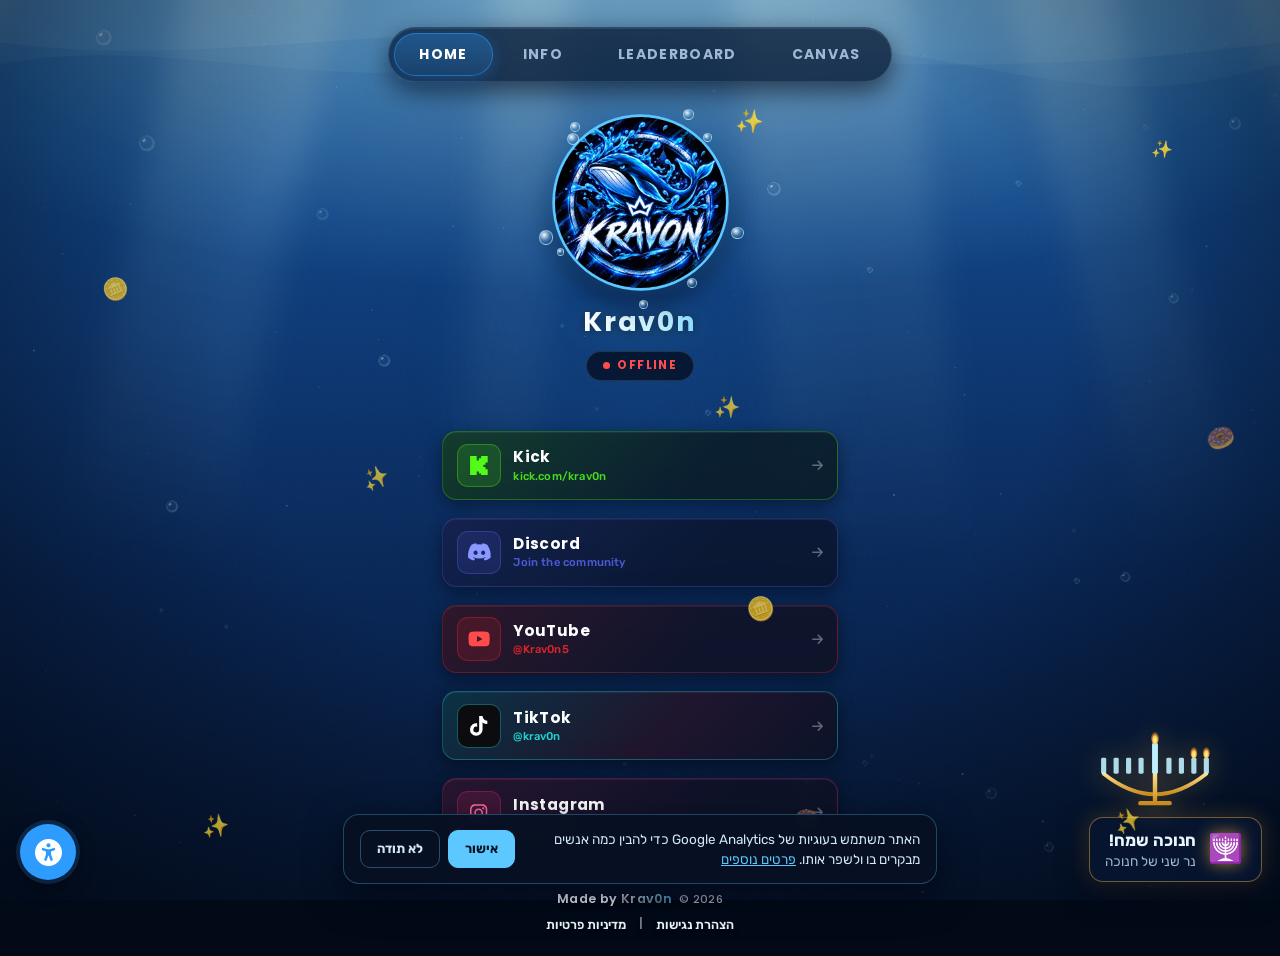
==== commit c0ceabaa: "Krav0n website Co-Authored-By: Claude Opus 5.5 <noreply@anthropic.com> Claude-Session: https://claud" ====
--- a/index.html
+++ b/index.html
@@ -3,24 +3,84 @@
 <head>
 <meta charset="UTF-8">
 <meta name="viewport" content="width=device-width, initial-scale=1.0">
+<!-- Loading screen (shown until the page has fully loaded) -->
+<style>
+#pageLoader {
+  position: fixed; inset: 0; z-index: 2147483600; display: grid; place-items: center; overflow: hidden;
+  background: radial-gradient(120% 70% at 50% -10%, rgba(46,155,255,.32), rgba(12,59,122,0) 60%), linear-gradient(180deg,#0a2f63 0%,#061a3a 38%,#03102a 72%,#020a18 100%);
+  color: #eaf6ff; font-family: 'Rubik', system-ui, -apple-system, 'Segoe UI', Arial, sans-serif;
+  transition: opacity .7s ease, visibility .7s ease, transform .7s ease, filter .7s ease;
+}
+#pageLoader.is-done { opacity: 0; visibility: hidden; transform: scale(1.06); filter: blur(6px); pointer-events: none; }
+.pl-rays { position: absolute; inset: -10% 0 0; pointer-events: none;
+  background: repeating-linear-gradient(100deg, rgba(191,239,255,0) 0 7%, rgba(191,239,255,.05) 9%, rgba(191,239,255,0) 12% 19%);
+  -webkit-mask-image: linear-gradient(180deg,#000,transparent 75%); mask-image: linear-gradient(180deg,#000,transparent 75%);
+  animation: plRays 9s ease-in-out infinite alternate; }
+@keyframes plRays { to { transform: translateX(-6%) skewX(-4deg); } }
+.pl-core { position: relative; display: flex; flex-direction: column; align-items: center; gap: 18px; text-align: center; }
+.pl-stage { position: relative; width: 230px; height: 150px; display: grid; place-items: center; }
+.pl-ring { position: absolute; left: 50%; top: 50%; width: 120px; height: 120px; margin: -60px 0 0 -60px; border-radius: 50%;
+  border: 2px solid rgba(46,155,255,.55); opacity: 0; animation: plSonar 2.6s ease-out infinite; }
+.pl-ring:nth-child(2) { animation-delay: .87s; } .pl-ring:nth-child(3) { animation-delay: 1.74s; }
+@keyframes plSonar { 0% { transform: scale(.5); opacity: .9; } 100% { transform: scale(2.3); opacity: 0; } }
+.pl-whale { position: relative; width: 200px; height: auto; filter: drop-shadow(0 0 18px rgba(46,155,255,.75)) drop-shadow(0 0 40px rgba(46,155,255,.35));
+  animation: plSwim 2.8s ease-in-out infinite; user-select: none; -webkit-user-drag: none; }
+@keyframes plSwim { 0%,100% { transform: translateY(4px) rotate(2deg); } 50% { transform: translateY(-8px) rotate(-3deg); } }
+.pl-bubbles i { position: absolute; bottom: -20px; width: var(--s); height: var(--s); left: var(--x); border-radius: 50%;
+  background: radial-gradient(circle at 35% 30%, rgba(255,255,255,.9), rgba(46,155,255,.45) 50%, rgba(46,155,255,.08) 75%);
+  border: 1px solid rgba(46,155,255,.55); opacity: 0; animation: plBubble var(--d) ease-in var(--t) infinite; }
+@keyframes plBubble { 0% { transform: translate(0,0); opacity: 0; } 10% { opacity: .9; } 50% { transform: translate(var(--w), -55vh); } 100% { transform: translate(0,-112vh); opacity: 0; } }
+.pl-name { margin: 0; font-family: 'Poppins','Rubik',system-ui,sans-serif; font-weight: 700; font-size: 30px; letter-spacing: .32em; padding-left: .32em;
+  background: linear-gradient(90deg,#5cc8ff,#bfefff 45%,#2e9bff); -webkit-background-clip: text; background-clip: text; color: transparent;
+  filter: drop-shadow(0 0 12px rgba(46,155,255,.55)); }
+.pl-text { margin: -8px 0 0; font-size: 14px; font-weight: 500; color: #9fb8d6; letter-spacing: .04em; }
+.pl-text span { display: inline-block; animation: plDot 1.2s ease-in-out infinite; }
+.pl-text span:nth-child(2) { animation-delay: .15s; } .pl-text span:nth-child(3) { animation-delay: .3s; }
+@keyframes plDot { 0%,100% { opacity: .2; } 50% { opacity: 1; } }
+.pl-bar { position: relative; width: 220px; height: 6px; border-radius: 6px; overflow: hidden; background: rgba(150,205,255,.12); box-shadow: inset 0 0 0 1px rgba(150,205,255,.14); }
+.pl-bar b { position: absolute; inset: 0 auto 0 0; width: 0; border-radius: inherit;
+  background: linear-gradient(90deg,#2e9bff,#5cc8ff,#bfefff); box-shadow: 0 0 12px rgba(46,155,255,.9);
+  animation: plFill 3s cubic-bezier(.1,.7,.3,1) forwards; }
+.pl-bar b::after { content: ''; position: absolute; inset: 0; background: linear-gradient(90deg,transparent,rgba(255,255,255,.7),transparent); animation: plShine 1.1s linear infinite; }
+#pageLoader.is-finishing .pl-bar b { width: 100%; animation: none; transition: width .35s ease; }
+@keyframes plFill { from { width: 0; } to { width: 88%; } }
+@keyframes plShine { from { transform: translateX(-100%); } to { transform: translateX(100%); } }
+html.pl-lock, html.pl-lock body { overflow: hidden; }
+@media (prefers-reduced-motion: reduce) {
+  #pageLoader *, #pageLoader *::after { animation: none !important; }
+  .pl-bar b { width: 88%; } .pl-bubbles { display: none; } .pl-ring { opacity: .35; }
+}
+</style>
 <meta name="theme-color" content="#061a3a">
 <title>Krav0n Links</title>
-<link rel="icon" type="image/svg+xml" href="images/favicon.svg">
-<link rel="alternate icon" type="image/png" href="images/favicon.png">
-
-<script async src="https://www.googletagmanager.com/gtag/js?id=G-N1LLZ9CNJF"></script>
-<script>
-  window.dataLayer = window.dataLayer || [];
-  function gtag(){dataLayer.push(arguments);}
-  gtag('js', new Date());
-  gtag('config', 'G-N1LLZ9CNJF');
-</script>
+<link rel="icon" type="image/png" sizes="64x64" href="images/favicon-64.png">
+<link rel="apple-touch-icon" href="images/apple-touch-icon.png">
+<meta name="description" content="Krav0n — סטרימר ב-Kick. כל הקישורים במקום אחד: Kick, Discord, YouTube, TikTok ו-Instagram, וגם לוח המובילים של הצ׳אט.">
+<link rel="canonical" href="https://krav0n.github.io/">
+<!-- Link previews (Discord, WhatsApp, TikTok bio, X …) -->
+<meta property="og:type" content="website">
+<meta property="og:site_name" content="Krav0n">
+<meta property="og:locale" content="he_IL">
+<meta property="og:url" content="https://krav0n.github.io/">
+<meta property="og:title" content="Krav0n Links">
+<meta property="og:description" content="Krav0n — סטרימר ב-Kick. כל הקישורים במקום אחד: Kick, Discord, YouTube, TikTok ו-Instagram, וגם לוח המובילים של הצ׳אט.">
+<meta property="og:image" content="https://krav0n.github.io/images/og-image.jpg">
+<meta property="og:image:width" content="1200">
+<meta property="og:image:height" content="630">
+<meta property="og:image:alt" content="Krav0n — Streamer on Kick">
+<meta name="twitter:card" content="summary_large_image">
+<meta name="twitter:title" content="Krav0n Links">
+<meta name="twitter:description" content="Krav0n — סטרימר ב-Kick. כל הקישורים במקום אחד: Kick, Discord, YouTube, TikTok ו-Instagram, וגם לוח המובילים של הצ׳אט.">
+<meta name="twitter:image" content="https://krav0n.github.io/images/og-image.jpg">
+
+<!-- Google Analytics is loaded by js/site.js only after cookie consent -->
 
 <link rel="preconnect" href="https://fonts.googleapis.com">
 <link rel="preconnect" href="https://fonts.gstatic.com" crossorigin>
 <link rel="stylesheet" href="https://fonts.googleapis.com/css2?family=Poppins:wght@600;700&family=Rubik:wght@400;500;600;700&display=swap">
-<link rel="stylesheet" href="https://cdnjs.cloudflare.com/ajax/libs/font-awesome/6.4.0/css/all.min.css">
-<link rel="stylesheet" href="css/theme.css?v=20261113">
+<script src="js/icons.js?v=20261123c"></script>
+<link rel="stylesheet" href="css/theme.css?v=20261123">
+<script src="js/daynight.js?v=20261124"></script>
 <style>
 /* ════════════════════════════════
    PAGE: HOME / INFO / LEADERBOARD
@@ -82,6 +142,7 @@
   text-transform: uppercase;
 }
 .nav-tab:hover { color: #ffffff; }
+a.nav-tab { text-decoration: none; display: inline-flex; align-items: center; }
 .nav-tab.active {
   color: #ffffff;
   background: linear-gradient(180deg, rgba(var(--current-rgb), 0.34), rgba(var(--current-rgb), 0.16));
@@ -115,6 +176,9 @@
   margin-bottom: 56px;
 }
 .profile-section--compact { margin-bottom: 36px; }
+/* Room for the ripples + bubbles around the avatar so they don't run into the tab bar or the name */
+.profile-section .avatar-ring { margin: 30px 0 8px; }
+@media (max-width: 600px) { .profile-section .avatar-ring { margin: 26px 0 6px; } }
 .profile-name {
   margin: 0;
   font-family: var(--font-display);
@@ -122,12 +186,16 @@
   font-weight: 700;
   line-height: 1.2;
   letter-spacing: 2px;
-  background: linear-gradient(45deg, var(--crown-a), var(--crown-b));
+  background: linear-gradient(100deg, #ffffff 0%, #c9f3ff 30%, #5cc8ff 55%, #9db8ff 75%, #ffffff 100%);
+  background-size: 220% 100%;
   -webkit-background-clip: text;
           background-clip: text;
   -webkit-text-fill-color: transparent;
-  filter: drop-shadow(0 2px 8px rgba(0, 0, 0, 0.6));
-}
+  filter: drop-shadow(0 0 14px rgba(92, 200, 255, 0.35)) drop-shadow(0 2px 6px rgba(0, 0, 0, 0.6));
+  animation: nameShimmer 7s ease-in-out infinite;
+}
+@keyframes nameShimmer { 0%, 100% { background-position: 0% 50%; } 50% { background-position: 100% 50%; } }
+.profile-section--compact .profile-name { font-size: 26px; }
 
 /* The one page-load moment: the avatar surfaces, then the links follow */
 .surface-in { animation: surfaceIn 0.9s cubic-bezier(0.2, 0.8, 0.2, 1) backwards; }
@@ -183,6 +251,74 @@
   100% { transform: scale(0.95); box-shadow: 0 0 0 0 rgba(255, 0, 0, 0); }
 }
 
+/* Discord member count on the button */
+.member-count { display: inline-flex; align-items: center; gap: 6px; }
+.btn-kick .member-dot { background: #53fc18; animation-name: memberPulseKick; }
+@keyframes memberPulseKick { 0% { box-shadow: 0 0 0 0 rgba(83, 252, 24, 0.6); } 70% { box-shadow: 0 0 0 6px rgba(83, 252, 24, 0); } 100% { box-shadow: 0 0 0 0 rgba(83, 252, 24, 0); } }
+.member-dot { width: 7px; height: 7px; border-radius: 50%; background: #3ba55d; box-shadow: 0 0 0 0 rgba(59, 165, 93, 0.6); animation: memberPulse 2s infinite; }
+@keyframes memberPulse { 0% { box-shadow: 0 0 0 0 rgba(59, 165, 93, 0.6); } 70% { box-shadow: 0 0 0 6px rgba(59, 165, 93, 0); } 100% { box-shadow: 0 0 0 0 rgba(59, 165, 93, 0); } }
+
+/* ── Live info (title, game, viewers) — shown only while live ── */
+.live-info {
+  display: flex; flex-direction: column; align-items: center; gap: 7px;
+  max-width: 380px; margin-top: 2px; padding: 10px 18px; border-radius: 14px;
+  text-decoration: none;
+  background: rgba(16, 36, 26, 0.72);
+  border: 1px solid rgba(83, 252, 24, 0.35);
+  box-shadow: 0 0 18px rgba(83, 252, 24, 0.15);
+  transition: transform 0.2s ease, box-shadow 0.2s ease;
+}
+.live-info[hidden], .live-info [hidden] { display: none !important; }
+.live-info:hover, .live-info:focus-visible { transform: translateY(-2px); box-shadow: 0 0 26px rgba(83, 252, 24, 0.32); }
+.live-info__title {
+  color: #ffffff; font-family: var(--font-body); font-weight: 600; font-size: 14px; line-height: 1.4; text-align: center;
+  display: -webkit-box; -webkit-line-clamp: 2; -webkit-box-orient: vertical; overflow: hidden;
+}
+.live-info__meta { display: flex; gap: 8px; flex-wrap: wrap; justify-content: center; direction: ltr; }
+.live-info__chip {
+  display: inline-flex; align-items: center; gap: 6px;
+  font-family: var(--font-display); font-size: 12.5px; font-weight: 600; color: #53fc18;
+  background: rgba(83, 252, 24, 0.1); padding: 3px 10px; border-radius: 999px;
+}
+
+/* ── Live mode: the page turns Kick-green while streaming ── */
+.live-tint {
+  position: fixed; inset: 0; z-index: -1; pointer-events: none;
+  opacity: 0; transition: opacity 1.2s ease;
+  background:
+    radial-gradient(120% 70% at 50% -10%, rgba(83, 252, 24, 0.22), rgba(83, 252, 24, 0) 60%),
+    linear-gradient(180deg, rgba(83, 252, 24, 0.05), rgba(10, 40, 20, 0.25));
+  mix-blend-mode: screen;
+}
+body.is-live .live-tint { opacity: 1; }
+body.is-live .btn-kick { border-color: rgba(83, 252, 24, 0.75); animation: kickLive 1.8s ease-in-out infinite; }
+@keyframes kickLive {
+  0%, 100% { box-shadow: inset 0 1px 0 rgba(255, 255, 255, 0.06), 0 0 0 0 rgba(83, 252, 24, 0.55), 0 6px 18px rgba(0, 4, 14, 0.45); }
+  50%      { box-shadow: inset 0 1px 0 rgba(255, 255, 255, 0.06), 0 0 0 7px rgba(83, 252, 24, 0), 0 0 34px rgba(83, 252, 24, 0.45); }
+}
+body.is-live .btn-kick .link-title::after {
+  content: 'LIVE';
+  display: inline-block; margin-left: 8px; padding: 2px 7px; border-radius: 6px;
+  background: #53fc18; color: #06101f;
+  font-size: 10.5px; font-weight: 800; letter-spacing: 1px; vertical-align: 2px;
+  animation: liveTag 1.4s ease-in-out infinite;
+}
+@keyframes liveTag { 0%, 100% { opacity: 1; } 50% { opacity: 0.55; } }
+
+/* ── Bubbles rising from a link button on hover (made by the script below) ── */
+.link-btn > .btn-bubble {
+  position: absolute; bottom: -8px; z-index: 0;
+  width: var(--s); height: var(--s); border-radius: 50%; pointer-events: none;
+  background: radial-gradient(circle at 35% 30%, rgba(255, 255, 255, 0.9), rgba(var(--brand-rgb), 0.45) 50%, rgba(var(--brand-rgb), 0.08) 75%);
+  border: 1px solid rgba(var(--brand-rgb), 0.6);
+  animation: btnBubble var(--d) ease-out forwards;
+}
+@keyframes btnBubble {
+  0%   { transform: translate(0, 0) scale(0.6); opacity: 0; }
+  15%  { opacity: 0.95; }
+  100% { transform: translate(var(--x), -66px) scale(1); opacity: 0; }
+}
+
 /* ── Links list ── */
 .links-list {
   display: flex;
@@ -194,39 +330,68 @@
   direction: ltr;
 }
 
-/* ── Snake buttons ── */
+/* ── Link buttons ── */
 .link-btn {
+  --brand: #5cc8ff; --brand-rgb: 92, 200, 255; --ico-on: #06101f;
   position: relative;
-  display: flex; justify-content: center; align-items: center; gap: 14px;
-  padding: 20px 18px; border-radius: 12px; text-decoration: none;
-  font-weight: 700; font-size: 18px; font-family: var(--font-display);
-  overflow: hidden;
-  -webkit-clip-path: inset(0 round 12px); clip-path: inset(0 round 12px);
-  box-shadow: 0 6px 18px rgba(0, 4, 14, 0.45);
-  transition: transform 0.2s ease, box-shadow 0.2s ease;
-  z-index: 1; border: none; cursor: pointer; outline: none;
-  box-sizing: border-box; background: transparent;
-}
-.link-btn:hover, .link-btn:focus-visible { transform: translateY(-2px) scale(1.02); box-shadow: 0 8px 28px var(--snake-glow, rgba(0, 0, 0, 0.5)); }
+  display: flex; align-items: center; gap: 14px;
+  padding: 13px 16px; border-radius: 16px; text-decoration: none;
+  font-family: var(--font-display);
+  background:
+    linear-gradient(135deg, rgba(var(--brand-rgb), 0.16), rgba(var(--brand-rgb), 0.03) 65%),
+    rgba(7, 16, 34, 0.78);
+  border: 1px solid rgba(var(--brand-rgb), 0.28);
+  box-shadow: inset 0 1px 0 rgba(255, 255, 255, 0.06), 0 6px 18px rgba(0, 4, 14, 0.45);
+  -webkit-backdrop-filter: blur(8px); backdrop-filter: blur(8px);
+  overflow: hidden; cursor: pointer; outline: none; box-sizing: border-box;
+  transition: transform 0.25s ease, border-color 0.25s ease, box-shadow 0.25s ease;
+}
+.link-btn::before {
+  content: ''; position: absolute; inset: 0; pointer-events: none;
+  background: linear-gradient(110deg, transparent 30%, rgba(255, 255, 255, 0.13) 50%, transparent 70%);
+  transform: translateX(-120%); transition: transform 0.75s ease;
+}
+.link-btn:hover::before, .link-btn:focus-visible::before { transform: translateX(120%); }
+.link-btn:hover, .link-btn:focus-visible {
+  transform: translateY(-3px);
+  border-color: rgba(var(--brand-rgb), 0.65);
+  box-shadow: inset 0 1px 0 rgba(255, 255, 255, 0.08), 0 12px 32px rgba(var(--brand-rgb), 0.28);
+}
+.link-btn:active { transform: translateY(-1px) scale(0.99); }
 .link-btn:focus-visible { outline: 2px solid var(--foam); outline-offset: 3px; }
-.link-btn::before {
-  content: ''; position: absolute; top: -250%; left: -100%; width: 300%; height: 600%;
-  background: conic-gradient(from 0deg, #ffffff 0deg, var(--snake-main) 35deg, var(--snake-tail) 75deg, transparent 110deg, transparent 360deg);
-  animation: ringSpin 3s linear infinite; z-index: 0; pointer-events: none;
-}
-.link-btn::after {
-  content: ''; position: absolute; inset: 2px; border-radius: 10px;
-  background: var(--btn-bg); z-index: 1; pointer-events: none; transition: background 0.2s ease;
-}
-.link-btn > * { position: relative; z-index: 2; color: var(--text-color-btn, #ffffff); }
-.link-btn span { letter-spacing: 0.5px; }
-.link-btn i { font-size: 24px; }
-
-.btn-kick      { --btn-bg: #0b1d12; --text-color-btn: #53fc18; --snake-main: #53fc18; --snake-tail: rgba(83, 252, 24, 0.3);  --snake-glow: rgba(83, 252, 24, 0.45); }
-.kick-svg-icon { width: 24px; height: 24px; fill: currentColor; display: inline-block; vertical-align: middle; }
-.btn-discord   { --btn-bg: #0f1530; --text-color-btn: #8ea1ff; --snake-main: #5865f2; --snake-tail: rgba(88, 101, 242, 0.3); --snake-glow: rgba(88, 101, 242, 0.45); }
-.btn-youtube   { --btn-bg: #200d14; --text-color-btn: #ff5e5e; --snake-main: #ff0000; --snake-tail: rgba(255, 0, 0, 0.3);    --snake-glow: rgba(255, 0, 0, 0.45); }
-.btn-instagram { --btn-bg: #200e22; --text-color-btn: #ff6b9d; --snake-main: #e1306c; --snake-tail: rgba(240, 148, 51, 0.35); --snake-glow: rgba(225, 48, 108, 0.45); }
+.link-btn > * { position: relative; z-index: 1; }
+.link-ico {
+  flex: 0 0 auto; width: 46px; height: 46px; border-radius: 12px;
+  display: grid; place-items: center; font-size: 22px;
+  color: var(--brand);
+  background: rgba(var(--brand-rgb), 0.14);
+  border: 1px solid rgba(var(--brand-rgb), 0.32);
+  transition: transform 0.25s ease, background 0.25s ease, color 0.25s ease, box-shadow 0.25s ease;
+}
+.link-btn:hover .link-ico, .link-btn:focus-visible .link-ico {
+  transform: scale(1.08) rotate(-5deg);
+  background: var(--brand); color: var(--ico-on);
+  box-shadow: 0 0 18px rgba(var(--brand-rgb), 0.55);
+}
+.link-text { flex: 1; min-width: 0; display: flex; flex-direction: column; align-items: flex-start; gap: 2px; text-align: left; }
+.link-title { color: #ffffff; font-size: 17px; font-weight: 700; letter-spacing: 0.4px; line-height: 1.2; }
+.link-sub { color: rgba(var(--brand-rgb), 0.85); font-family: var(--font-body); font-size: 12.5px; font-weight: 500; letter-spacing: 0.2px; }
+.link-arrow { flex: 0 0 auto; font-size: 14px; color: rgba(255, 255, 255, 0.35); transition: transform 0.25s ease, color 0.25s ease; }
+.link-btn:hover .link-arrow, .link-btn:focus-visible .link-arrow { transform: translateX(4px); color: var(--brand); }
+
+.kick-svg-icon { width: 22px; height: 22px; fill: currentColor; display: inline-block; vertical-align: middle; }
+.btn-kick      { --brand: #53fc18; --brand-rgb: 83, 252, 24; }
+.btn-discord   { --brand: #8c98ff; --brand-rgb: 88, 101, 242; --ico-on: #ffffff; }
+.btn-discord:hover .link-ico, .btn-discord:focus-visible .link-ico { background: #5865f2; }
+.btn-youtube   { --brand: #ff4b4b; --brand-rgb: 255, 40, 40; --ico-on: #ffffff; }
+.btn-tiktok    { --brand: #25f4ee; --brand-rgb: 37, 244, 238; --ico-on: #ffffff;
+  background:
+    linear-gradient(135deg, rgba(37, 244, 238, 0.14), rgba(254, 44, 85, 0.10) 55%, rgba(254, 44, 85, 0.02)),
+    rgba(7, 16, 34, 0.78); }
+.btn-tiktok .link-ico { color: #ffffff; background: #0b0b10; border-color: rgba(37, 244, 238, 0.35); text-shadow: -2px -1px 0 #25f4ee, 2px 1px 0 #fe2c55; }
+.btn-tiktok:hover .link-ico, .btn-tiktok:focus-visible .link-ico { background: #0b0b10; box-shadow: -3px -2px 14px rgba(37, 244, 238, 0.45), 3px 2px 14px rgba(254, 44, 85, 0.45); }
+.btn-instagram { --brand: #ff6b9d; --brand-rgb: 225, 48, 108; --ico-on: #ffffff; }
+.btn-instagram:hover .link-ico, .btn-instagram:focus-visible .link-ico { background: linear-gradient(45deg, #f09433, #e6683c, #dc2743, #cc2366, #bc1888); }
 
 /* ════════════════════════════════
    INFO — accordion
@@ -302,30 +467,177 @@
 .acc-item.open .acc-body { max-height: 900px; }
 .acc-inner { padding: 4px 20px 20px; border-top: 1px solid rgba(255, 255, 255, 0.07); direction: ltr; }
 
+/* ── Accordion: underwater look — light sweep + bubbles on hover, sonar + bubble burst on open ── */
+.acc-item { position: relative; transition: border-color 0.3s ease, transform 0.3s ease, box-shadow 0.3s ease; }
+.acc-item::before {            /* soft current-coloured glow behind the card */
+  content: ''; position: absolute; inset: 0; border-radius: inherit; pointer-events: none; z-index: 0;
+  background: linear-gradient(135deg, rgba(var(--current-rgb), 0.14), rgba(var(--current-rgb), 0) 60%);
+  opacity: 0; transition: opacity 0.35s ease;
+}
+.acc-item > * { position: relative; z-index: 1; }
+.acc-item:hover, .acc-item:focus-within {
+  transform: translateY(-2px);
+  box-shadow: var(--glass-edge), var(--glass-shadow), 0 10px 30px rgba(var(--current-rgb), 0.22);
+}
+.acc-item:hover::before, .acc-item.open::before { opacity: 1; }
+.acc-item.open { box-shadow: var(--glass-edge), var(--glass-shadow), 0 0 0 1px rgba(var(--current-rgb), 0.18), 0 14px 40px rgba(var(--current-rgb), 0.26); }
+
+.acc-header { position: relative; overflow: hidden; outline: none; }
+.acc-header:focus-visible { outline: 2px solid var(--foam); outline-offset: -3px; border-radius: 16px; }
+.acc-header::before {          /* light sweep like on the home buttons */
+  content: ''; position: absolute; inset: 0; pointer-events: none; z-index: 0;
+  background: linear-gradient(110deg, transparent 30%, rgba(255, 255, 255, 0.12) 50%, transparent 70%);
+  transform: translateX(-120%); transition: transform 0.75s ease;
+}
+.acc-header:hover::before, .acc-header:focus-visible::before { transform: translateX(120%); }
+.acc-header > :not(.btn-bubble) { position: relative; z-index: 1; }
+.acc-header > .btn-bubble {
+  position: absolute; bottom: -8px; z-index: 0;
+  width: var(--s); height: var(--s); border-radius: 50%; pointer-events: none;
+  background: radial-gradient(circle at 35% 30%, rgba(255, 255, 255, 0.9), rgba(var(--current-rgb), 0.45) 50%, rgba(var(--current-rgb), 0.08) 75%);
+  border: 1px solid rgba(var(--current-rgb), 0.6);
+  animation: btnBubble var(--d) ease-out forwards;
+}
+
+.acc-icon { position: relative; transition: background 0.25s, box-shadow 0.25s, transform 0.25s ease, color 0.25s; }
+.acc-header:hover .acc-icon, .acc-header:focus-visible .acc-icon {
+  transform: scale(1.08) rotate(-6deg);
+  background: #5cc8ff; color: #06101f; box-shadow: 0 0 18px rgba(var(--current-rgb), 0.6);
+}
+.acc-item.open .acc-icon { background: #5cc8ff; color: #06101f; transform: none; }
+.acc-icon::after {             /* sonar ring when opening */
+  content: ''; position: absolute; inset: -1px; border-radius: inherit; pointer-events: none;
+  border: 2px solid rgba(var(--foam-rgb), 0.85); opacity: 0;
+}
+.acc-item.opening .acc-icon::after { animation: accSonar 0.9s ease-out; }
+@keyframes accSonar { 0% { transform: scale(1); opacity: 0.9; } 100% { transform: scale(2.6); opacity: 0; } }
+.acc-title { transition: color 0.25s ease, text-shadow 0.25s ease; }
+.acc-header:hover .acc-title, .acc-item.open .acc-title { text-shadow: 0 0 14px rgba(var(--current-rgb), 0.55); }
+.acc-header:hover .acc-chevron { color: var(--foam); background: rgba(var(--current-rgb), 0.14); border-color: rgba(var(--current-rgb), 0.3); }
+
+/* opening: a wave of light runs across the divider, then the content rises in one by one */
+.acc-inner { position: relative; border-top-color: transparent; }
+.acc-inner::before {
+  content: ''; position: absolute; left: 0; right: 0; top: -1px; height: 1px; pointer-events: none;
+  background: linear-gradient(90deg, transparent, rgba(var(--foam-rgb), 0.9), rgba(var(--current-rgb), 0.6), transparent);
+  box-shadow: 0 0 10px rgba(var(--current-rgb), 0.8);
+  transform: scaleX(0); opacity: 0.35; transition: transform 0.6s cubic-bezier(0.4, 0, 0.2, 1), opacity 0.6s ease;
+}
+.acc-item.open .acc-inner::before { transform: scaleX(1); opacity: 0.55; }
+.acc-item.opening .acc-inner::before { animation: accWave 1s ease-out; }
+@keyframes accWave { 0% { opacity: 1; filter: brightness(1.8); } 100% { opacity: 0.55; filter: none; } }
+.acc-item.opening .acc-rise { animation: accRise 0.5s cubic-bezier(0.2, 0.7, 0.2, 1) backwards; animation-delay: calc(var(--i, 0) * 45ms + 120ms); }
+@keyframes accRise { 0% { opacity: 0; transform: translateY(14px) scale(0.96); filter: blur(3px); } 100% { opacity: 1; transform: none; filter: none; } }
+/* inside the scrolling emotes/badges grids: grow in place (no sliding) so the grid never overflows and shows a scrollbar */
+.acc-item.opening .emotes-grid .acc-rise { animation-name: accPop; }
+@keyframes accPop { 0% { opacity: 0; transform: scale(0.85); filter: blur(3px); } 100% { opacity: 1; transform: none; filter: none; } }
+
+@media (prefers-reduced-motion: reduce) {
+  .acc-item, .acc-header::before, .acc-icon, .acc-inner::before { transition: none; }
+  .acc-item:hover, .acc-item:focus-within { transform: none; }
+  .acc-item.opening .acc-icon::after, .acc-item.opening .acc-rise, .acc-item.opening .acc-inner::before { animation: none; }
+}
+
 /* ── Setup Specs ── */
 .setup-inner-grid { display: flex; flex-direction: row; gap: 24px; padding-top: 16px; }
 .setup-col        { flex: 1; display: flex; flex-direction: column; gap: 12px; }
 .setup-divider    { width: 1px; background: rgba(255, 255, 255, 0.08); }
 .specs-title {
-  font-family: var(--font-display); font-size: 13px; font-weight: 700;
+  font-family: var(--font-display); font-size: 16px; font-weight: 700;
   color: var(--ink-dim); display: flex; align-items: center; gap: 8px;
   padding-bottom: 6px; letter-spacing: 0.5px;
 }
-.specs-list      { list-style: none; padding: 0; margin: 0; display: flex; flex-direction: column; gap: 10px; }
-.specs-list li   { font-size: 13px; line-height: 1.5; display: flex; flex-direction: column; gap: 2px; }
-.spec-label      { font-weight: 700; color: var(--ink-dim); font-size: 11px; text-transform: uppercase; letter-spacing: 0.5px; }
-.spec-value      { color: #ffffff; font-weight: 600; font-family: system-ui, sans-serif; }
+.specs-list      { list-style: none; padding: 0; margin: 0; display: flex; flex-direction: column; gap: 14px; }
+.specs-list li   { font-size: 16px; line-height: 1.5; display: flex; flex-direction: column; gap: 3px; }
+.spec-label      { font-weight: 700; color: var(--ink-dim); font-size: 13px; text-transform: uppercase; letter-spacing: 0.5px; }
+.spec-value      { color: #ffffff; font-weight: 600; font-size: 15.5px; font-family: system-ui, sans-serif; }
 
 /* ── Subscriber Badges ── */
 .badges-container { display: flex; justify-content: center; flex-wrap: wrap; gap: 16px; padding-top: 16px; }
 .badge-item { display: flex; flex-direction: column; align-items: center; gap: 8px; width: 65px; }
 .badge-img  {
-  width: 50px; height: 50px; object-fit: contain;
+  width: 44px; height: 44px; object-fit: contain;
   filter: drop-shadow(0 4px 8px rgba(0, 0, 0, 0.5)); transition: transform 0.2s ease;
   -webkit-user-drag: none;
 }
 .badge-img:hover { transform: scale(1.12) translateY(-2px); }
+.badge-img.is-broken { visibility: hidden; }
 .badge-item span { font-family: var(--font-display); font-size: 12px; font-weight: 600; color: #d4e6fb; text-align: center; }
+
+/* ── Channel Emotes ── */
+.acc-item--tall.open .acc-body { max-height: 1400px; }
+.acc-count {
+  font-family: var(--font-display); font-size: 11.5px; font-weight: 700;
+  padding: 3px 9px; border-radius: 10px; color: var(--foam);
+  background: rgba(var(--current-rgb), 0.16); border: 1px solid rgba(var(--current-rgb), 0.32);
+}
+.emotes-grid {
+  display: grid; grid-template-columns: repeat(auto-fill, minmax(92px, 1fr)); gap: 10px;
+  padding-top: 16px; max-height: 470px; overflow-y: auto; scrollbar-width: thin;
+}
+.emote-item {
+  position: relative; display: flex; flex-direction: column; align-items: center; gap: 6px;
+  padding: 12px 6px 9px; border-radius: 12px; cursor: default;
+  background: rgba(255, 255, 255, 0.035); border: 1px solid rgba(255, 255, 255, 0.07);
+  color: inherit; font: inherit;
+  transition: transform 0.2s ease, background 0.2s ease, border-color 0.2s ease;
+}
+.emote-item:hover { transform: translateY(-2px); background: rgba(var(--current-rgb), 0.12); border-color: rgba(var(--current-rgb), 0.4); }
+.emote-img { width: 56px; height: 56px; object-fit: contain; filter: drop-shadow(0 3px 6px rgba(0, 0, 0, 0.45)); -webkit-user-drag: none; }
+.emote-item.is-broken .emote-img { visibility: hidden; }
+.emote-name {
+  max-width: 100%; font-family: var(--font-body); font-size: 13px; font-weight: 600; color: #d4e6fb;
+  overflow: hidden; text-overflow: ellipsis; white-space: nowrap;
+}
+.emote-sub {
+  position: absolute; top: 5px; right: 5px; font-family: var(--font-display); font-size: 8.5px; font-weight: 800;
+  letter-spacing: 0.6px; padding: 1px 5px; border-radius: 5px; color: #06101f; background: #53fc18;
+}
+.emotes-empty { grid-column: 1 / -1; padding: 24px 0; text-align: center; color: var(--ink-dim); font-size: 13.5px; direction: rtl; }
+.emotes-note { margin: 12px 0 0; font-size: 13px; color: var(--ink-dim); text-align: center; direction: rtl; min-height: 1em; }
+
+/* ── Business Inquiries ── */
+.contact-lead { margin: 16px 0 4px; font-size: 18px; font-weight: 700; line-height: 1.6; color: #ffffff; text-align: right; white-space: nowrap; }
+.contact-lead--en { margin: 0 0 14px; font-size: 17px; font-weight: 700; color: #d6e8fb; text-align: left; }
+.contact-lead.is-wrapped { white-space: normal; }
+.contact-list { display: flex; flex-direction: column; gap: 10px; }
+.contact-row {
+  --brand-rgb: 92, 200, 255; --brand: #5cc8ff;
+  display: flex; align-items: center; gap: 9px; padding: 11px 11px; border-radius: 14px;
+  background: linear-gradient(135deg, rgba(var(--brand-rgb), 0.13), rgba(var(--brand-rgb), 0.02) 70%), rgba(255, 255, 255, 0.02);
+  border: 1px solid rgba(var(--brand-rgb), 0.26);
+}
+.contact-row[hidden], .contact-open[hidden] { display: none; }
+.contact-ico {
+  flex: 0 0 auto; width: 40px; height: 40px; border-radius: 11px; display: grid; place-items: center; font-size: 18px;
+  color: var(--brand); background: rgba(var(--brand-rgb), 0.14); border: 1px solid rgba(var(--brand-rgb), 0.3);
+}
+.contact-text { flex: 1; min-width: 0; display: flex; flex-direction: column; gap: 2px; }
+.contact-label { font-family: var(--font-display); font-size: 12px; font-weight: 700; letter-spacing: 0.6px; color: var(--ink-dim); text-transform: uppercase; }
+.contact-value { font-family: var(--font-body); font-size: 15px; font-weight: 600; color: #fff; overflow: hidden; text-overflow: ellipsis; white-space: nowrap; }
+.contact-copy, .contact-open {
+  flex: 0 0 auto; display: inline-flex; align-items: center; gap: 6px; height: 36px; padding: 0 11px; border-radius: 10px;
+  font-family: var(--font-display); font-size: 12.5px; font-weight: 700; letter-spacing: 0.5px; cursor: pointer; text-decoration: none;
+  color: #fff; background: rgba(var(--brand-rgb), 0.24); border: 1px solid rgba(var(--brand-rgb), 0.5);
+  transition: background 0.2s ease, transform 0.15s ease, box-shadow 0.2s ease;
+}
+.contact-copy { width: 36px; padding: 0; justify-content: center; background: rgba(255, 255, 255, 0.06); border-color: rgba(255, 255, 255, 0.16); }
+.contact-open { width: 92px; padding: 0 8px; gap: 6px; justify-content: center; background: linear-gradient(180deg, rgba(var(--brand-rgb), 0.6), rgba(var(--brand-rgb), 0.35)); border-color: rgba(var(--brand-rgb), 0.8); box-shadow: 0 4px 14px rgba(var(--brand-rgb), 0.3); }
+.contact-copy:hover, .contact-open:hover { background: rgba(var(--brand-rgb), 0.4); box-shadow: 0 0 16px rgba(var(--brand-rgb), 0.35); }
+.contact-copy:active { transform: scale(0.96); }
+.contact-copy .fa-check { display: none; }
+.contact-copy.done { background: rgba(83, 252, 24, 0.22); border-color: rgba(83, 252, 24, 0.6); }
+.contact-copy.done .fa-copy { display: none; }
+.contact-copy.done .fa-check { display: inline-block; color: #53fc18; }
+@media (max-width: 600px) {
+  /* phones: the buttons go on their own line under the address */
+  .contact-row { flex-wrap: wrap; row-gap: 10px; }
+  .contact-text { flex: 1 1 0; min-width: calc(100% - 64px); }
+  .contact-open { flex: 1 1 auto; width: auto; margin-left: 49px; }
+  .contact-row { gap: 9px; padding: 10px; }
+  .emotes-grid { grid-template-columns: repeat(auto-fill, minmax(80px, 1fr)); }
+  .emote-img { width: 48px; height: 48px; }
+}
 
 /* ── Footer ── */
 .site-wrapper > .site-footer { margin-top: auto; padding: 48px 0 25px; }
@@ -333,7 +645,7 @@
 /* ════════════════════════════════
    LEADERBOARD
    ════════════════════════════════ */
-#leaderboardView { max-width: 1260px; width: 100%; }
+#leaderboardView { max-width: 1420px; width: 100%; }
 
 .lb-status {
   display: flex; align-items: center; justify-content: center; gap: 10px;
@@ -421,7 +733,7 @@
   border-radius: 12px;
   padding: 4px;
   gap: 4px;
-  direction: rtl;
+  direction: ltr;
 }
 .lb-time-btn {
   flex: 1;
@@ -521,6 +833,59 @@
 .lb-row.skeleton .lb-name  { flex: 0 0 auto; height: 12px; width: 90px; border-radius: 6px; background: rgba(255, 255, 255, 0.08); }
 .lb-row.skeleton .lb-value { width: 46px; height: 12px; border-radius: 6px; background: rgba(255, 255, 255, 0.08); }
 .lb-row.skeleton .lb-rank  { color: transparent; }
+
+/* Podium (top 3) */
+.lb-podium { display: grid; grid-template-columns: 1fr 1.18fr 1fr; align-items: end; gap: 8px; padding: 30px 0 6px; direction: ltr; }
+.lb-spot { position: relative; display: flex; flex-direction: column; align-items: center; gap: 4px; min-width: 0; text-align: center;
+  --m: 92, 200, 255; animation: lbSpotIn .55s cubic-bezier(.2, 1.2, .4, 1) backwards; animation-delay: calc(var(--i) * 110ms); }
+.lb-list--settled .lb-spot { animation: none; }
+.lb-spot--1 { --m: 250, 204, 21; order: 2; }
+.lb-spot--2 { --m: 203, 213, 225; order: 1; }
+.lb-spot--3 { --m: 217, 119, 6; order: 3; }
+@keyframes lbSpotIn { from { opacity: 0; transform: translateY(18px) scale(.9); } to { opacity: 1; transform: none; } }
+.lb-avatar { flex-shrink: 0; width: 28px; height: 28px; border-radius: 50%; display: grid; place-items: center;
+  font: 700 13px/1 var(--font-display); color: #fff; text-shadow: 0 1px 2px rgba(0,0,0,.35);
+  background: linear-gradient(135deg, hsl(var(--h) 75% 58%), hsl(calc(var(--h) + 40) 70% 38%));
+  box-shadow: inset 0 1px 0 rgba(255,255,255,.25), 0 2px 6px rgba(0,0,0,.3); }
+.lb-avatar--lg { width: 52px; height: 52px; font-size: 22px; box-shadow: 0 0 0 3px rgba(var(--m), .9), 0 0 18px rgba(var(--m), .45), inset 0 2px 0 rgba(255,255,255,.25); transition: transform .3s ease; }
+.lb-spot--1 .lb-avatar--lg { width: 64px; height: 64px; font-size: 27px; }
+.lb-spot:hover .lb-avatar--lg { transform: translateY(-3px) scale(1.05); }
+.lb-avatar { position: relative; overflow: hidden; }
+.lb-avatar__img { position: absolute; inset: 0; width: 100%; height: 100%; object-fit: cover; border-radius: 50%; opacity: 0; transition: opacity .5s ease; }
+.lb-avatar.has-pic .lb-avatar__img { opacity: 1; }
+.lb-avatar.has-pic .lb-avatar__letter { opacity: 0; }
+.lb-avatar--empty { background: rgba(255,255,255,.06); color: rgba(255,255,255,.25); box-shadow: 0 0 0 2px rgba(255,255,255,.12); text-shadow: none; }
+.lb-crown { position: absolute; top: -24px; left: 50%; width: 30px; margin-left: -15px; color: #facc15; filter: drop-shadow(0 0 8px rgba(250,204,21,.8)); animation: lbCrown 2.6s ease-in-out infinite; }
+.lb-crown svg { display: block; width: 100%; height: auto; }
+@keyframes lbCrown { 0%, 100% { transform: translateY(0) rotate(-4deg); } 50% { transform: translateY(-3px) rotate(4deg); } }
+.lb-medal { margin-top: -14px; z-index: 1; width: 22px; height: 22px; border-radius: 50%; display: grid; place-items: center;
+  font: 700 11.5px/1 var(--font-display); color: #1a1200; background: rgb(var(--m)); box-shadow: 0 0 0 2px #0a1a36, 0 0 10px rgba(var(--m), .7); }
+.lb-spot--2 .lb-medal { color: #1e293b; } .lb-spot--3 .lb-medal { color: #fff; }
+.lb-spot__name { max-width: 100%; margin-top: 2px; overflow: hidden; text-overflow: ellipsis; white-space: nowrap; font-weight: 700; font-size: 13.5px; color: #fff; }
+.lb-spot .lb-value { justify-content: center; font-size: 14px; color: rgb(var(--m)); }
+.lb-spot--1 .lb-spot__name { font-size: 14.5px; }
+.lb-spot--1 .lb-value { font-size: 16px; text-shadow: 0 0 12px rgba(250,204,21,.5); }
+.lb-step { width: 100%; margin-top: 4px; border-radius: 10px 10px 4px 4px; height: 30px;
+  background: linear-gradient(180deg, rgba(var(--m), .32), rgba(var(--m), .06)); border: 1px solid rgba(var(--m), .4); border-bottom: none;
+  box-shadow: inset 0 1px 0 rgba(255,255,255,.18); }
+.lb-spot--1 .lb-step { height: 54px; } .lb-spot--2 .lb-step { height: 40px; }
+.lb-spot.is-empty .lb-step { background: rgba(255,255,255,.03); border-color: rgba(255,255,255,.08); }
+.lb-spot.is-empty .lb-spot__name { color: var(--ink-dim); font-weight: 500; }
+.lb-spot.lb-changed .lb-avatar--lg { animation: lbFlash 1.2s ease; }
+
+/* Rows 4–10 */
+.lb-row .lb-avatar { margin-inline-start: -2px; }
+.lb-bar { position: absolute; right: 0; bottom: 0; height: 2px; width: var(--p); border-radius: 2px 0 0 2px; pointer-events: none;
+  background: linear-gradient(270deg, rgba(var(--accent-rgb), .9), rgba(var(--accent-rgb), .25)); box-shadow: 0 0 8px rgba(var(--accent-rgb), .6);
+  transform-origin: right; animation: lbBar .9s cubic-bezier(.2, .7, .2, 1) backwards; animation-delay: calc(var(--i, 0) * 35ms + .2s); }
+.lb-list--settled .lb-bar { animation: none; }
+@keyframes lbBar { from { transform: scaleX(0); } }
+@media (max-width: 600px) {
+  .lb-avatar--lg { width: 44px; height: 44px; font-size: 19px; }
+  .lb-spot--1 .lb-avatar--lg { width: 54px; height: 54px; font-size: 23px; }
+  .lb-spot__name { font-size: 12.5px; }
+}
+@media (prefers-reduced-motion: reduce) { .lb-spot, .lb-crown, .lb-bar { animation: none !important; } }
 
 /* Empty table */
 .lb-empty {
@@ -553,11 +918,141 @@
 
 .lb-note { margin: 0; min-height: 1.2em; font-size: 12px; color: var(--ink-dim); text-align: center; opacity: 0.85; }
 
+/* ── Leaderboard: underwater look ── */
+.lb-card { position: relative; overflow: hidden; border-top: 1px solid var(--glass-line); transition: border-color 0.3s, box-shadow 0.3s, transform 0.3s ease; }
+.lb-card::before {             /* glowing top bar with a light running across it */
+  content: ''; position: absolute; left: 0; right: 0; top: 0; height: 3px; z-index: 2; pointer-events: none;
+  background:
+    linear-gradient(90deg, transparent 0%, rgba(255, 255, 255, 0.95) 50%, transparent 100%) -40% 0 / 35% 100% no-repeat,
+    var(--accent);
+  box-shadow: 0 0 14px rgba(var(--accent-rgb), 0.8), 0 0 4px rgba(var(--accent-rgb), 0.9);
+  animation: lbBarShine 4.5s ease-in-out infinite;
+}
+@keyframes lbBarShine { 0%, 35% { background-position: -40% 0, 0 0; } 75%, 100% { background-position: 140% 0, 0 0; } }
+.lb-card::after {              /* light from above, like sun through water */
+  content: ''; position: absolute; inset: 0; pointer-events: none; z-index: 0;
+  background: radial-gradient(90% 45% at 50% 0%, rgba(var(--accent-rgb), 0.13), transparent 70%);
+  opacity: 0.7; transition: opacity 0.35s ease;
+}
+.lb-card > :not(.lb-bubble) { position: relative; z-index: 1; }
+.lb-card:hover { transform: translateY(-4px); box-shadow: var(--glass-edge), 0 22px 50px rgba(0, 6, 20, 0.65), 0 0 46px rgba(var(--accent-rgb), 0.2); }
+.lb-card:hover::after { opacity: 1; }
+.lb-card > .lb-bubble {
+  position: absolute; bottom: -10px; z-index: 2;
+  width: var(--s); height: var(--s); border-radius: 50%; pointer-events: none;
+  background: radial-gradient(circle at 35% 30%, rgba(255, 255, 255, 0.9), rgba(var(--accent-rgb), 0.45) 50%, rgba(var(--accent-rgb), 0.08) 75%);
+  border: 1px solid rgba(var(--accent-rgb), 0.55);
+  animation: lbBubble var(--d) ease-out forwards;
+}
+@keyframes lbBubble {
+  0%   { transform: translate(0, 0) scale(0.6); opacity: 0; }
+  12%  { opacity: 0.9; }
+  50%  { transform: translate(calc(var(--x) * -0.6), calc(var(--rise) * -0.5)) scale(0.9); }
+  100% { transform: translate(var(--x), calc(var(--rise) * -1)) scale(1); opacity: 0; }
+}
+
+.lb-card-icon { transition: transform 0.3s ease, background 0.3s ease, color 0.3s ease, box-shadow 0.3s ease; animation: lbIconGlow 3s ease-in-out infinite; }
+@keyframes lbIconGlow { 0%, 100% { box-shadow: 0 0 10px rgba(var(--accent-rgb), 0.2); } 50% { box-shadow: 0 0 22px rgba(var(--accent-rgb), 0.5); } }
+.lb-card:hover .lb-card-icon { transform: scale(1.1) rotate(-7deg); background: var(--accent); color: #06101f; animation: none; box-shadow: 0 0 22px rgba(var(--accent-rgb), 0.65); }
+.lb-card-titles h3 { transition: text-shadow 0.3s ease; }
+.lb-card:hover .lb-card-titles h3 { text-shadow: 0 0 16px rgba(var(--accent-rgb), 0.6); }
+.lb-card-tag { position: relative; overflow: hidden; }
+.lb-card-tag::after {
+  content: ''; position: absolute; inset: 0; pointer-events: none;
+  background: linear-gradient(110deg, transparent 30%, rgba(255, 255, 255, 0.45) 50%, transparent 70%);
+  transform: translateX(-130%); animation: lbTagShine 3.2s ease-in-out infinite;
+}
+@keyframes lbTagShine { 0%, 60% { transform: translateX(-130%); } 100% { transform: translateX(130%); } }
+
+/* period tabs: one glowing pill that slides to the chosen period */
+.lb-time-tabs { position: relative; }
+.lb-time-btn { position: relative; z-index: 1; }
+.lb-time-pill {
+  position: absolute; top: 4px; bottom: 4px; left: 0; width: 0; z-index: 0; border-radius: 9px; pointer-events: none;
+  background: linear-gradient(180deg, rgba(var(--accent-rgb), 0.32), rgba(var(--accent-rgb), 0.16));
+  border: 1px solid rgba(var(--accent-rgb), 0.55);
+  box-shadow: 0 0 16px rgba(var(--accent-rgb), 0.35), inset 0 1px 0 rgba(255, 255, 255, 0.15);
+  opacity: 0;
+}
+.lb-time-tabs.has-pill .lb-time-pill { opacity: 1; }
+.lb-time-tabs.pill-ready .lb-time-pill { transition: transform 0.45s cubic-bezier(0.3, 1.35, 0.5, 1), width 0.45s cubic-bezier(0.3, 1.35, 0.5, 1); }
+.lb-time-tabs.has-pill .lb-time-btn.active { background: transparent; border-color: transparent; box-shadow: none; text-shadow: 0 0 10px rgba(var(--accent-rgb), 0.7); }
+
+/* rows: a slim accent bar slides in on hover, and the #1 row gets a gold shine */
+.lb-row { position: relative; overflow: hidden; }
+.lb-row::before {
+  content: ''; position: absolute; right: 0; top: 18%; bottom: 18%; width: 3px; border-radius: 3px 0 0 3px;
+  background: var(--accent); box-shadow: 0 0 10px rgba(var(--accent-rgb), 0.9);
+  transform: scaleY(0); transition: transform 0.25s ease;
+}
+.lb-row:hover::before { transform: scaleY(1); }
+.lb-row:hover { box-shadow: 0 6px 18px rgba(var(--accent-rgb), 0.14); }
+.lb-row.rank-1::after {
+  content: ''; position: absolute; inset: 0; pointer-events: none;
+  background: linear-gradient(110deg, transparent 35%, rgba(255, 230, 120, 0.22) 50%, transparent 65%);
+  transform: translateX(-120%); animation: lbGoldShine 3.6s ease-in-out infinite 1s;
+}
+.lb-row.rank-1::before { background: #facc15; box-shadow: 0 0 10px rgba(250, 204, 21, 0.9); }
+@keyframes lbGoldShine { 0%, 55% { transform: translateX(-120%); } 100% { transform: translateX(120%); } }
+.lb-rank.rank-gold { animation: lbGoldPulse 2.4s ease-in-out infinite; }
+@keyframes lbGoldPulse { 0%, 100% { box-shadow: 0 0 10px rgba(250, 204, 21, 0.4); } 50% { box-shadow: 0 0 20px rgba(250, 204, 21, 0.75); } }
+
+/* empty table: a sonar pulse around the icon and slow bubbles drifting up */
+.lb-empty { position: relative; overflow: hidden; }
+.lb-empty > * { position: relative; z-index: 1; }
+.lb-empty::after {
+  content: ''; position: absolute; left: 0; right: 0; top: 0; height: 200%; pointer-events: none; z-index: 0;
+  background-image:
+    radial-gradient(circle at 12% 20%, rgba(var(--accent-rgb), 0.35) 0 2.5px, transparent 3.5px),
+    radial-gradient(circle at 30% 70%, rgba(255, 255, 255, 0.28) 0 1.8px, transparent 2.8px),
+    radial-gradient(circle at 55% 35%, rgba(var(--accent-rgb), 0.3) 0 3px, transparent 4px),
+    radial-gradient(circle at 78% 82%, rgba(255, 255, 255, 0.25) 0 2px, transparent 3px),
+    radial-gradient(circle at 90% 15%, rgba(var(--accent-rgb), 0.3) 0 2px, transparent 3px),
+    radial-gradient(circle at 42% 95%, rgba(var(--accent-rgb), 0.25) 0 1.5px, transparent 2.5px);
+  background-size: 100% 50%; background-repeat: repeat-y;
+  animation: lbDrift 14s linear infinite;
+}
+@keyframes lbDrift { from { transform: translateY(0); } to { transform: translateY(-50%); } }
+.lb-empty__icon { position: relative; animation: lbBob 3.2s ease-in-out infinite; }
+.lb-empty__icon::before, .lb-empty__icon::after {
+  content: ''; position: absolute; inset: -1px; border-radius: 50%; pointer-events: none;
+  border: 1.5px solid rgba(var(--accent-rgb), 0.7);
+  animation: lbSonar 2.8s ease-out infinite;
+}
+.lb-empty__icon::after { animation-delay: 1.4s; }
+@keyframes lbSonar { 0% { transform: scale(1); opacity: 0.8; } 100% { transform: scale(2.4); opacity: 0; } }
+@keyframes lbBob { 0%, 100% { transform: translateY(0); } 50% { transform: translateY(-5px); } }
+
 @media (prefers-reduced-motion: reduce) {
-  .lb-row, .lb-empty, .lb-status.is-live .lb-live-dot, .surface-in, .links-list.surface-in > *, .view-section.active { animation: none !important; }
-}
+  .lb-card, .lb-card::before, .lb-card-icon, .lb-card-tag::after, .lb-row.rank-1::after, .lb-rank.rank-gold,
+  .lb-empty::after, .lb-empty__icon, .lb-empty__icon::before, .lb-empty__icon::after { animation: none !important; }
+  .lb-card:hover { transform: none; }
+  .lb-time-tabs.pill-ready .lb-time-pill { transition: none; }
+  .lb-bubble { display: none; }
+}
+
+@media (prefers-reduced-motion: reduce) {
+  .lb-row, .lb-empty, .lb-status.is-live .lb-live-dot, .surface-in, .links-list.surface-in > *, .view-section.active, .profile-name { animation: none !important; }
+  .live-info { transition: none; }
+  .member-dot { animation: none; }
+  body.is-live .btn-kick, body.is-live .btn-kick .link-title::after { animation: none; }
+  .btn-bubble { display: none; }
+}
+/* Bigger tables + the "updated" pill on the right (above the first card) */
+.lb-status { margin: -8px 0 22px auto; }
+.lb-cards { gap: 28px; }
+.lb-card { padding: 20px 20px 18px; gap: 16px; }
+.lb-card-titles h3 { font-size: 19px; }
+.lb-list { gap: 8px; }
+.lb-row { padding: 13px 16px; }
+.lb-rank { width: 34px; height: 34px; font-size: 14px; }
+.lb-name { font-size: 16px; }
+.lb-value { font-size: 15.5px; }
+.lb-empty { min-height: 320px; }
+
 @media (max-width: 1024px) {
-  .lb-cards { grid-template-columns: 1fr; max-width: 540px; margin: 0 auto; }
+  .lb-cards { grid-template-columns: 1fr; max-width: 600px; margin: 0 auto; }
+  .lb-status { margin: -8px auto 22px; }
 }
 @media (max-width: 600px) {
   .lb-card { padding: 12px 12px 12px; }
@@ -571,11 +1066,13 @@
 /* ── Responsive ── */
 @media (max-width: 600px) {
   .links-list { gap: 14px; }
-  .link-btn   { padding: 18px 14px; font-size: 16px; }
+  .link-btn   { padding: 12px 14px; }
+  .link-ico    { width: 42px; height: 42px; font-size: 20px; }
+  .link-title  { font-size: 16px; }
   .setup-inner-grid { flex-direction: column; gap: 20px; }
   .setup-divider    { width: 100%; height: 1px; }
   .top-navbar        { width: 92%; justify-content: center; gap: 2px; }
-  .nav-tab           { padding: 10px 12px; flex: 1 1 auto; text-align: center; font-size: 13px; letter-spacing: 0.8px; }
+  .nav-tab           { padding: 10px 8px; flex: 1 1 auto; justify-content: center; text-align: center; font-size: 12px; letter-spacing: 0.4px; }
   .badges-container  { gap: 12px; }
   .badge-item        { width: 58px; }
   .badge-img         { width: 44px; height: 44px; }
@@ -585,46 +1082,105 @@
 </style>
 </head>
 <body>
+<!-- Loading screen -->
+<div id="pageLoader" role="status" aria-live="polite" aria-label="האתר נטען">
+  <div class="pl-rays" aria-hidden="true"></div>
+  <div class="pl-bubbles" aria-hidden="true">
+    <i style="--x:8%;--s:8px;--d:5.5s;--t:.2s;--w:14px"></i><i style="--x:19%;--s:5px;--d:4.2s;--t:1.4s;--w:-10px"></i>
+    <i style="--x:31%;--s:11px;--d:6.4s;--t:.7s;--w:18px"></i><i style="--x:44%;--s:6px;--d:4.8s;--t:2.1s;--w:-14px"></i>
+    <i style="--x:57%;--s:9px;--d:5.9s;--t:.1s;--w:12px"></i><i style="--x:68%;--s:4px;--d:3.9s;--t:1s;--w:-8px"></i>
+    <i style="--x:79%;--s:10px;--d:6.8s;--t:1.8s;--w:16px"></i><i style="--x:91%;--s:6px;--d:4.5s;--t:.5s;--w:-12px"></i>
+  </div>
+  <div class="pl-core">
+    <div class="pl-stage" aria-hidden="true">
+      <span class="pl-ring"></span><span class="pl-ring"></span><span class="pl-ring"></span>
+      <img class="pl-whale" src="images/whale.webp" width="340" height="152" alt="" draggable="false" fetchpriority="high">
+    </div>
+    <p class="pl-name" dir="ltr">KRAVON</p>
+    <p class="pl-text">צוללים פנימה<span>.</span><span>.</span><span>.</span></p>
+    <div class="pl-bar" aria-hidden="true"><b></b></div>
+  </div>
+</div>
+<script>
+(function () {
+  var l = document.getElementById('pageLoader'); if (!l) return;
+  var root = document.documentElement, t0 = Date.now(), done = false, seen = false;
+  try { seen = sessionStorage.getItem('krav0n-loaded') === '1'; sessionStorage.setItem('krav0n-loaded', '1'); } catch (e) {}
+  var minShow = seen ? 250 : 1100;   // first visit: let the intro play; later pages: just cover the load
+  root.classList.add('pl-lock');
+  function finish() {
+    if (done) return; done = true;
+    setTimeout(function () {
+      l.classList.add('is-finishing');
+      setTimeout(function () {
+        l.classList.add('is-done'); root.classList.remove('pl-lock');
+        setTimeout(function () { if (l.parentNode) l.parentNode.removeChild(l); }, 750);
+      }, 380);
+    }, Math.max(0, minShow - (Date.now() - t0)));
+  }
+  if (document.readyState === 'complete') finish(); else window.addEventListener('load', finish);
+  setTimeout(finish, 8000);           // never block the site longer than this
+  window.addEventListener('pageshow', function (e) { if (e.persisted) finish(); });
+})();
+</script>
 
 <!-- Background (layers are built by js/fx.js) -->
 <div class="ocean" id="ocean" aria-hidden="true"></div>
+<div class="live-tint" aria-hidden="true"></div>
 
 <div class="site-wrapper">
   <nav class="top-navbar" aria-label="ניווט ראשי">
     <button class="nav-tab active" type="button" data-target="homeView" aria-current="page">HOME</button>
     <button class="nav-tab" type="button" data-target="infoView">INFO</button>
     <button class="nav-tab" type="button" data-target="leaderboardView">LEADERBOARD</button>
+    <a class="nav-tab nav-tab--link" href="canvas.html">CANVAS</a>
   </nav>
 
   <!-- ═══════════════ HOME ═══════════════ -->
   <main id="homeView" class="view-section active">
     <div class="profile-section surface-in">
       <div class="avatar-ring">
-        <img src="images/profile.png" alt="תמונת הפרופיל המאוירת של Krav0n" draggable="false">
+        <img src="images/profile.webp" width="512" height="512" alt="תמונת הפרופיל המאוירת של Krav0n" draggable="false">
       </div>
       <h1 class="profile-name">Krav0n</h1>
       <div id="kickStatusBadge" class="kick-status-badge offline" aria-label="Kick Live Status" title="Krav0n is OFFLINE">
         <span class="status-dot"></span>
         <span class="status-text" id="kickStatusText">OFFLINE</span>
       </div>
+      <a id="liveInfo" class="live-info" href="https://kick.com/krav0n" target="_blank" rel="noopener noreferrer" hidden>
+        <span class="live-info__title" id="liveTitle" dir="auto"></span>
+        <span class="live-info__meta">
+          <span class="live-info__chip" id="liveCatWrap"><i class="fa-solid fa-gamepad" aria-hidden="true"></i><span id="liveCat"></span></span>
+          <span class="live-info__chip"><i class="fa-solid fa-eye" aria-hidden="true"></i><span id="liveViewers"></span></span>
+        </span>
+      </a>
     </div>
 
     <div class="links-list surface-in">
       <a href="https://kick.com/krav0n" target="_blank" rel="noopener noreferrer" class="link-btn btn-kick" style="--n:0">
-        <svg class="kick-svg-icon" viewBox="0 0 24 24" role="img" aria-label="Kick Logo"><path d="M1.333 0h8v5.333H12V2.667h2.667V0h8v8H20v2.667h-2.667v2.666H20V16h2.667v8h-8v-2.667H12v-2.666H9.333V24h-8Z"/></svg>
-        <span>Kick</span>
+        <span class="link-ico"><svg class="kick-svg-icon" viewBox="0 0 24 24" role="img" aria-label="Kick Logo"><path d="M1.333 0h8v5.333H12V2.667h2.667V0h8v8H20v2.667h-2.667v2.666H20V16h2.667v8h-8v-2.667H12v-2.666H9.333V24h-8Z"/></svg></span>
+        <span class="link-text"><span class="link-title">Kick</span><span class="link-sub" id="kickSub">kick.com/krav0n</span></span>
+        <i class="fa-solid fa-arrow-right link-arrow" aria-hidden="true"></i>
       </a>
       <a href="https://discord.com/invite/RsyXzy4G8n" target="_blank" rel="noopener noreferrer" class="link-btn btn-discord" style="--n:1">
-        <i class="fa-brands fa-discord" aria-hidden="true"></i>
-        <span>Discord</span>
+        <span class="link-ico"><i class="fa-brands fa-discord" aria-hidden="true"></i></span>
+        <span class="link-text"><span class="link-title">Discord</span><span class="link-sub" id="discordSub">Join the community</span></span>
+        <i class="fa-solid fa-arrow-right link-arrow" aria-hidden="true"></i>
       </a>
       <a href="https://www.youtube.com/@Krav0n5" target="_blank" rel="noopener noreferrer" class="link-btn btn-youtube" style="--n:2">
-        <i class="fa-brands fa-youtube" aria-hidden="true"></i>
-        <span>YouTube</span>
+        <span class="link-ico"><i class="fa-brands fa-youtube" aria-hidden="true"></i></span>
+        <span class="link-text"><span class="link-title">YouTube</span><span class="link-sub">@Krav0n5</span></span>
+        <i class="fa-solid fa-arrow-right link-arrow" aria-hidden="true"></i>
       </a>
-      <a href="https://www.instagram.com/krav0n.5/" target="_blank" rel="noopener noreferrer" class="link-btn btn-instagram" style="--n:3">
-        <i class="fa-brands fa-instagram" aria-hidden="true"></i>
-        <span>Instagram</span>
+      <a href="https://www.tiktok.com/@krav0n" target="_blank" rel="noopener noreferrer" class="link-btn btn-tiktok" style="--n:3">
+        <span class="link-ico"><i class="fa-brands fa-tiktok" aria-hidden="true"></i></span>
+        <span class="link-text"><span class="link-title">TikTok</span><span class="link-sub">@krav0n</span></span>
+        <i class="fa-solid fa-arrow-right link-arrow" aria-hidden="true"></i>
+      </a>
+      <a href="https://www.instagram.com/krav0n.5/" target="_blank" rel="noopener noreferrer" class="link-btn btn-instagram" style="--n:4">
+        <span class="link-ico"><i class="fa-brands fa-instagram" aria-hidden="true"></i></span>
+        <span class="link-text"><span class="link-title">Instagram</span><span class="link-sub">@krav0n.5</span></span>
+        <i class="fa-solid fa-arrow-right link-arrow" aria-hidden="true"></i>
       </a>
     </div>
   </main>
@@ -633,8 +1189,9 @@
   <section id="infoView" class="view-section" aria-label="מידע">
     <div class="profile-section profile-section--compact">
       <div class="avatar-ring">
-        <img src="images/profile.png" alt="תמונת הפרופיל המאוירת של Krav0n" draggable="false">
+        <img src="images/profile.webp" width="512" height="512" alt="תמונת הפרופיל המאוירת של Krav0n" draggable="false">
       </div>
+      <h2 class="profile-name">Krav0n</h2>
     </div>
     <div class="accordion-list">
 
@@ -672,8 +1229,25 @@
         </div>
       </div>
 
-      <!-- ── ACCORDION 2: Subscriber Badges ── -->
-      <div class="acc-item" id="acc-badges">
+      <!-- ── ACCORDION 2: Channel Emotes (live from Kick) ── -->
+      <div class="acc-item acc-item--tall" id="acc-emotes">
+        <button class="acc-header" type="button" aria-expanded="false" aria-controls="acc-emotes-body" onclick="toggleAcc('acc-emotes')">
+          <span class="acc-icon"><i class="fa-solid fa-face-smile" aria-hidden="true"></i></span>
+          <span class="acc-title">Channel Emotes</span>
+          <span class="acc-chevron"><i class="fa-solid fa-chevron-down" aria-hidden="true"></i></span>
+        </button>
+        <div class="acc-body" id="acc-emotes-body">
+          <div class="acc-inner">
+            <div class="emotes-grid" id="emotesGrid">
+              <div class="emotes-empty">טוען מדבקות…</div>
+            </div>
+            <p class="emotes-note" id="emotesNote"></p>
+          </div>
+        </div>
+      </div>
+
+      <!-- ── ACCORDION 3: Subscriber Badges (live from Kick) ── -->
+      <div class="acc-item acc-item--tall" id="acc-badges">
         <button class="acc-header" type="button" aria-expanded="false" aria-controls="acc-badges-body" onclick="toggleAcc('acc-badges')">
           <span class="acc-icon"><i class="fa-solid fa-medal" aria-hidden="true"></i></span>
           <span class="acc-title">Subscriber Badges</span>
@@ -681,38 +1255,84 @@
         </button>
         <div class="acc-body" id="acc-badges-body">
           <div class="acc-inner">
-            <div class="badges-container">
-              <div class="badge-item">
-                <img class="badge-img" src="badges/badge_base.png" alt="Base" draggable="false">
-                <span>Base</span>
+            <div class="emotes-grid badges-grid" id="badgesGrid">
+              <div class="emote-item badge-card">
+                <img class="emote-img" src="https://files.kick.com/channel_subscriber_badges/1214191/conversion/original-fullsize.png" alt="Base" draggable="false">
+                <span class="emote-name">Base</span>
               </div>
-              <div class="badge-item">
-                <img class="badge-img" src="badges/badge_2m.png" alt="2-Month" draggable="false">
-                <span>2 Months</span>
+              <div class="emote-item badge-card">
+                <img class="emote-img" src="https://files.kick.com/channel_subscriber_badges/1214192/conversion/original-fullsize.png" alt="2 Months" draggable="false">
+                <span class="emote-name">2 Months</span>
               </div>
-              <div class="badge-item">
-                <img class="badge-img" src="badges/badge_3m.png" alt="3-Month" draggable="false">
-                <span>3 Months</span>
+              <div class="emote-item badge-card">
+                <img class="emote-img" src="https://files.kick.com/channel_subscriber_badges/1214193/conversion/original-fullsize.png" alt="3 Months" draggable="false">
+                <span class="emote-name">3 Months</span>
               </div>
-              <div class="badge-item">
-                <img class="badge-img" src="badges/badge_6m.png" alt="6-Month" draggable="false">
-                <span>6 Months</span>
+              <div class="emote-item badge-card">
+                <img class="emote-img" src="https://files.kick.com/channel_subscriber_badges/1214194/conversion/original-fullsize.png" alt="6 Months" draggable="false">
+                <span class="emote-name">6 Months</span>
               </div>
-              <div class="badge-item">
-                <img class="badge-img" src="badges/badge_9m.png" alt="9-Month" draggable="false">
-                <span>9 Months</span>
+              <div class="emote-item badge-card">
+                <img class="emote-img" src="https://files.kick.com/channel_subscriber_badges/1214195/conversion/original-fullsize.png" alt="9 Months" draggable="false">
+                <span class="emote-name">9 Months</span>
               </div>
-              <div class="badge-item">
-                <img class="badge-img" src="badges/badge_1y.png" alt="1-Year" draggable="false">
-                <span>1 Year</span>
+              <div class="emote-item badge-card">
+                <img class="emote-img" src="https://files.kick.com/channel_subscriber_badges/1214196/conversion/original-fullsize.png" alt="1 Year" draggable="false">
+                <span class="emote-name">1 Year</span>
               </div>
-              <div class="badge-item">
-                <img class="badge-img" src="badges/badge_1_5y.png" alt="1.5-Year" draggable="false">
-                <span>1.5 Years</span>
+              <div class="emote-item badge-card">
+                <img class="emote-img" src="https://files.kick.com/channel_subscriber_badges/1214197/conversion/original-fullsize.png" alt="1.5 Years" draggable="false">
+                <span class="emote-name">1.5 Years</span>
               </div>
-              <div class="badge-item">
-                <img class="badge-img" src="badges/badge_2y.png" alt="2-Year" draggable="false">
-                <span>2 Years</span>
+              <div class="emote-item badge-card">
+                <img class="emote-img" src="https://files.kick.com/channel_subscriber_badges/1214198/conversion/original-fullsize.png" alt="2 Years" draggable="false">
+                <span class="emote-name">2 Years</span>
+              </div>
+              <div class="emote-item badge-card">
+                <img class="emote-img" src="https://files.kick.com/channel_subscriber_badges/1214199/conversion/original-fullsize.png" alt="2.5 Years" draggable="false">
+                <span class="emote-name">2.5 Years</span>
+              </div>
+              <div class="emote-item badge-card">
+                <img class="emote-img" src="https://files.kick.com/channel_subscriber_badges/1214200/conversion/original-fullsize.png" alt="3 Years" draggable="false">
+                <span class="emote-name">3 Years</span>
+              </div>
+              <div class="emote-item badge-card">
+                <img class="emote-img" src="https://files.kick.com/channel_subscriber_badges/1214201/conversion/original-fullsize.png" alt="3.5 Years" draggable="false">
+                <span class="emote-name">3.5 Years</span>
+              </div>
+              <div class="emote-item badge-card">
+                <img class="emote-img" src="https://files.kick.com/channel_subscriber_badges/1214202/conversion/original-fullsize.png" alt="4 Years" draggable="false">
+                <span class="emote-name">4 Years</span>
+              </div>
+            </div>
+            <p class="emotes-note" id="badgesNote"></p>
+          </div>
+        </div>
+      </div>
+
+      <!-- ── ACCORDION 4: Business Inquiries ── -->
+      <div class="acc-item" id="acc-business">
+        <button class="acc-header" type="button" aria-expanded="false" aria-controls="acc-business-body" onclick="toggleAcc('acc-business')">
+          <span class="acc-icon"><i class="fa-solid fa-briefcase" aria-hidden="true"></i></span>
+          <span class="acc-title">Business Inquiries</span>
+          <span class="acc-chevron"><i class="fa-solid fa-chevron-down" aria-hidden="true"></i></span>
+        </button>
+        <div class="acc-body" id="acc-business-body">
+          <div class="acc-inner">
+            <p class="contact-lead" dir="rtl">לשיתופי פעולה וחסויות עסקיות, ניתן ליצור קשר בדרכים הבאות:</p>
+            <p class="contact-lead contact-lead--en" dir="ltr">For collaborations and business sponsorships, you can reach me via:</p>
+            <div class="contact-list">
+              <div class="contact-row contact-row--discord" id="contactDiscord">
+                <span class="contact-ico"><i class="fa-brands fa-discord" aria-hidden="true"></i></span>
+                <span class="contact-text"><span class="contact-label">Discord</span><span class="contact-value"></span></span>
+                <a class="contact-open" id="contactDiscordLink" href="#" target="_blank" rel="noopener noreferrer" aria-label="שליחת הודעה בדיסקורד" hidden><i class="fa-brands fa-discord" aria-hidden="true"></i><span>Message</span></a>
+                <button class="contact-copy" type="button" aria-label="העתקת שם המשתמש בדיסקורד" title="Copy"><i class="fa-solid fa-copy" aria-hidden="true"></i><i class="fa-solid fa-check" aria-hidden="true"></i></button>
+              </div>
+              <div class="contact-row contact-row--email" id="contactEmail">
+                <span class="contact-ico"><i class="fa-solid fa-envelope" aria-hidden="true"></i></span>
+                <span class="contact-text"><span class="contact-label">Email</span><span class="contact-value"></span></span>
+                <a class="contact-open" id="contactMailto" href="#" aria-label="שליחת אימייל"><i class="fa-solid fa-envelope" aria-hidden="true"></i><span>Send</span></a>
+                <button class="contact-copy" type="button" aria-label="העתקת כתובת האימייל" title="Copy"><i class="fa-solid fa-copy" aria-hidden="true"></i><i class="fa-solid fa-check" aria-hidden="true"></i></button>
               </div>
             </div>
           </div>
@@ -726,8 +1346,9 @@
   <section id="leaderboardView" class="view-section" aria-label="לוח המובילים">
     <div class="profile-section profile-section--compact">
       <div class="avatar-ring">
-        <img src="images/profile.png" alt="תמונת הפרופיל המאוירת של Krav0n" draggable="false">
+        <img src="images/profile.webp" width="512" height="512" alt="תמונת הפרופיל המאוירת של Krav0n" draggable="false">
       </div>
+      <h2 class="profile-name">Krav0n</h2>
     </div>
 
     <div class="lb-status" id="lbStatus">
@@ -745,12 +1366,11 @@
           <span class="lb-card-tag">TOP 10</span>
         </header>
         <div class="lb-time-tabs" role="tablist" aria-label="תקופה: הצופים הנאמנים">
-          <button class="lb-time-btn" data-board="lbWatch" data-time="week" type="button">השבוע</button>
-          <button class="lb-time-btn" data-board="lbWatch" data-time="month" type="button">החודש</button>
-          <button class="lb-time-btn active" data-board="lbWatch" data-time="all" type="button">כל הזמנים</button>
+          <button class="lb-time-btn" data-board="lbWatch" data-time="week" type="button">Week</button>
+          <button class="lb-time-btn" data-board="lbWatch" data-time="month" type="button">Month</button>
+          <button class="lb-time-btn active" data-board="lbWatch" data-time="all" type="button">All Time</button>
         </div>
         <ol class="lb-list" id="lbWatch"></ol>
-        <p class="lb-note" id="lbWatchNote"></p>
       </section>
 
       <!-- 2. Subscribers / Gifted -->
@@ -761,12 +1381,11 @@
           <span class="lb-card-tag">TOP 10</span>
         </header>
         <div class="lb-time-tabs" role="tablist" aria-label="תקופה: סאבים במתנה">
-          <button class="lb-time-btn" data-board="lbGifted" data-time="week" type="button">השבוע</button>
-          <button class="lb-time-btn" data-board="lbGifted" data-time="month" type="button">החודש</button>
-          <button class="lb-time-btn active" data-board="lbGifted" data-time="all" type="button">כל הזמנים</button>
+          <button class="lb-time-btn" data-board="lbGifted" data-time="week" type="button">Week</button>
+          <button class="lb-time-btn" data-board="lbGifted" data-time="month" type="button">Month</button>
+          <button class="lb-time-btn active" data-board="lbGifted" data-time="all" type="button">All Time</button>
         </div>
         <ol class="lb-list" id="lbGifted"></ol>
-        <p class="lb-note" id="lbGiftedNote"></p>
       </section>
 
       <!-- 3. KICKers -->
@@ -777,12 +1396,11 @@
           <span class="lb-card-tag">TOP 10</span>
         </header>
         <div class="lb-time-tabs" role="tablist" aria-label="תקופה: Kicks">
-          <button class="lb-time-btn" data-board="lbKicks" data-time="week" type="button">השבוע</button>
-          <button class="lb-time-btn" data-board="lbKicks" data-time="month" type="button">החודש</button>
-          <button class="lb-time-btn active" data-board="lbKicks" data-time="all" type="button">כל הזמנים</button>
+          <button class="lb-time-btn" data-board="lbKicks" data-time="week" type="button">Week</button>
+          <button class="lb-time-btn" data-board="lbKicks" data-time="month" type="button">Month</button>
+          <button class="lb-time-btn active" data-board="lbKicks" data-time="all" type="button">All Time</button>
         </div>
         <ol class="lb-list" id="lbKicks"></ol>
-        <p class="lb-note" id="lbKicksNote"></p>
       </section>
     </div>
   </section><!-- /leaderboardView -->
@@ -842,14 +1460,39 @@
 <div id="reading-mask"></div>
 <div id="speechStatus" class="speech-status">🔊 הקראת טקסט פעילה</div>
 
-<script src="js/config.js?v=20261113"></script>
+<script src="js/config.js?v=20261123b"></script>
 <script>
 /* ── Accordion ── */
+const accMotionOff = () => (window.matchMedia && window.matchMedia('(prefers-reduced-motion: reduce)').matches) || document.body.classList.contains('access-no-animation');
+function accBubble(host, rise) {
+  const b = document.createElement('span');
+  b.className = 'btn-bubble';
+  b.setAttribute('aria-hidden', 'true');
+  b.style.setProperty('--s', (4 + Math.random() * (rise ? 9 : 7)).toFixed(1) + 'px');
+  b.style.setProperty('--x', ((Math.random() - 0.5) * (rise ? 40 : 24)).toFixed(1) + 'px');
+  b.style.setProperty('--d', (0.9 + Math.random() * 0.8).toFixed(2) + 's');
+  b.style.left = (4 + Math.random() * 92).toFixed(1) + '%';
+  b.addEventListener('animationend', () => b.remove());
+  host.appendChild(b);
+}
+function accOpenFx(item) {
+  if (accMotionOff()) return;
+  const header = item.querySelector('.acc-header');
+  for (let i = 0; i < 16; i++) setTimeout(() => accBubble(header, true), i * 35);
+  // content pieces rise in one after another
+  const inner = item.querySelector('.acc-inner');
+  const parts = inner ? inner.querySelectorAll('.contact-lead, .specs-title, .specs-list li, .emote-item, .contact-row, .emotes-empty') : [];
+  parts.forEach((el, i) => { el.classList.add('acc-rise'); el.style.setProperty('--i', Math.min(i, 18)); });
+  item.classList.remove('opening'); void item.offsetWidth;
+  item.classList.add('opening');
+  clearTimeout(item._accFx);
+  item._accFx = setTimeout(() => item.classList.remove('opening'), 1400);
+}
 function toggleAcc(id) {
   const item = document.getElementById(id);
   const isOpen = item.classList.contains('open');
   document.querySelectorAll('.acc-item').forEach(el => {
-    el.classList.remove('open');
+    el.classList.remove('open', 'opening');
     const h = el.querySelector('.acc-header');
     if (h) h.setAttribute('aria-expanded', 'false');
   });
@@ -857,8 +1500,81 @@
     item.classList.add('open');
     const h = item.querySelector('.acc-header');
     if (h) h.setAttribute('aria-expanded', 'true');
+    accOpenFx(item);
   }
 }
+/* Leaderboard: sliding period pill + bubbles inside a card on hover / when the period changes */
+(function () {
+  const off = () => accMotionOff();
+  function lbBubble(card, burst) {
+    const b = document.createElement('span');
+    b.className = 'lb-bubble';
+    b.setAttribute('aria-hidden', 'true');
+    b.style.setProperty('--s', (4 + Math.random() * 8).toFixed(1) + 'px');
+    b.style.setProperty('--x', ((Math.random() - 0.5) * 50).toFixed(1) + 'px');
+    b.style.setProperty('--rise', Math.round(card.offsetHeight * (burst ? 0.45 + Math.random() * 0.5 : 0.55 + Math.random() * 0.45)) + 'px');
+    b.style.setProperty('--d', (burst ? 1.3 + Math.random() * 0.9 : 2.2 + Math.random() * 1.6).toFixed(2) + 's');
+    b.style.left = (4 + Math.random() * 92).toFixed(1) + '%';
+    b.addEventListener('animationend', () => b.remove());
+    card.appendChild(b);
+  }
+  document.querySelectorAll('.lb-card').forEach(card => {
+    let timer = 0;
+    const start = () => { if (off() || timer) return; for (let i = 0; i < 5; i++) lbBubble(card); timer = setInterval(() => lbBubble(card), 220); };
+    const stop = () => { clearInterval(timer); timer = 0; };
+    card.addEventListener('pointerenter', e => { if (e.pointerType === 'mouse') start(); });
+    card.addEventListener('pointerleave', stop);
+  });
+  document.querySelectorAll('.lb-time-tabs').forEach(tabs => {
+    const pill = document.createElement('span');
+    pill.className = 'lb-time-pill';
+    pill.setAttribute('aria-hidden', 'true');
+    tabs.insertBefore(pill, tabs.firstChild);
+    const place = () => {
+      const a = tabs.querySelector('.lb-time-btn.active');
+      if (!a || !a.offsetWidth) return;
+      pill.style.width = a.offsetWidth + 'px';
+      pill.style.transform = 'translateX(' + a.offsetLeft + 'px)';
+      if (!tabs.classList.contains('has-pill')) {
+        tabs.classList.add('has-pill');
+        requestAnimationFrame(() => requestAnimationFrame(() => tabs.classList.add('pill-ready')));
+      }
+    };
+    place();
+    new MutationObserver(place).observe(tabs, { subtree: true, attributes: true, attributeFilter: ['class'] });
+    if (window.ResizeObserver) new ResizeObserver(place).observe(tabs);
+    tabs.addEventListener('click', e => {
+      if (off() || !e.target.closest('.lb-time-btn')) return;
+      const card = tabs.closest('.lb-card');
+      for (let i = 0; i < 10; i++) setTimeout(() => lbBubble(card, true), i * 40);
+    });
+  });
+})();
+
+/* Business Inquiries: shrink each intro line just enough to fit on one row (wraps only on very narrow screens) */
+function fitContactLeads() {
+  document.querySelectorAll('.contact-lead').forEach(p => {
+    p.classList.remove('is-wrapped'); p.style.fontSize = '';
+    if (!p.clientWidth) return;
+    let size = parseFloat(getComputedStyle(p).fontSize);
+    while (p.scrollWidth > p.clientWidth && size > 10) { size -= 0.25; p.style.fontSize = size + 'px'; }
+    if (p.scrollWidth > p.clientWidth) { p.style.fontSize = ''; p.classList.add('is-wrapped'); }
+  });
+}
+window.addEventListener('resize', fitContactLeads);
+document.querySelector('#acc-business .acc-header')?.addEventListener('click', () => requestAnimationFrame(fitContactLeads));
+if (document.fonts && document.fonts.ready) document.fonts.ready.then(fitContactLeads);
+
+/* Bubbles rise from an accordion header while the pointer is on it */
+document.querySelectorAll('.acc-header').forEach(h => {
+  let timer = 0;
+  const start = () => { if (accMotionOff() || timer) return; for (let i = 0; i < 4; i++) accBubble(h); timer = setInterval(() => accBubble(h), 140); };
+  const stop = () => { clearInterval(timer); timer = 0; };
+  h.addEventListener('pointerenter', e => { if (e.pointerType === 'mouse') start(); });
+  h.addEventListener('pointerleave', stop);
+  h.addEventListener('focus', () => { if (h.matches(':focus-visible')) start(); });
+  h.addEventListener('blur', stop);
+});
 
 /* ── Tab switching (supports #info / #leaderboard links) ── */
 const tabs  = document.querySelectorAll('.nav-tab');
@@ -868,6 +1584,7 @@
   const target = document.getElementById(id);
   if (!target) return;
   tabs.forEach(t => {
+    if (!t.dataset.target) return;
     const on = t.dataset.target === id;
     t.classList.toggle('active', on);
     if (on) t.setAttribute('aria-current', 'page'); else t.removeAttribute('aria-current');
@@ -879,7 +1596,7 @@
     if (h && history.replaceState) history.replaceState(null, '', h === '#home' ? location.pathname + location.search : h);
   }
 }
-tabs.forEach(tab => tab.addEventListener('click', () => showView(tab.dataset.target, true)));
+tabs.forEach(tab => { if (tab.dataset.target) tab.addEventListener('click', () => showView(tab.dataset.target, true)); });
 if (HASH_TO_VIEW[location.hash]) showView(HASH_TO_VIEW[location.hash], false);
 window.addEventListener('hashchange', () => { if (HASH_TO_VIEW[location.hash]) showView(HASH_TO_VIEW[location.hash], false); });
 
@@ -892,16 +1609,44 @@
   if (!badge || !textSpan) return;
   if (isLive) {
     badge.classList.remove('offline'); badge.classList.add('live');
+    document.body.classList.add('is-live');
     textSpan.textContent = 'LIVE';
     badge.style.pointerEvents = 'auto'; badge.style.cursor = 'pointer';
     badge.onclick = () => window.open('https://kick.com/krav0n', '_blank', 'noopener,noreferrer');
     badge.title = 'Krav0n is LIVE on Kick! Click to watch';
   } else {
     badge.classList.remove('live'); badge.classList.add('offline');
+    document.body.classList.remove('is-live');
     textSpan.textContent = 'OFFLINE';
     badge.style.pointerEvents = 'none'; badge.style.cursor = 'default';
     badge.onclick = null; badge.title = 'Krav0n is OFFLINE';
   }
+  updateLiveInfo(isLive);
+}
+/* Stream title, game and viewer count from Kick (only while live) */
+let liveInfoAt = 0;
+async function updateLiveInfo(isLive) {
+  const box = document.getElementById('liveInfo');
+  if (!box) return;
+  if (!isLive) { box.hidden = true; liveInfoAt = 0; return; }
+  if (Date.now() - liveInfoAt < 20000) return;
+  liveInfoAt = Date.now();
+  try {
+    const r = await fetch('https://kick.com/api/v2/channels/krav0n', { headers: { 'Accept': 'application/json' }, cache: 'no-store' });
+    if (!r.ok) throw new Error('HTTP ' + r.status);
+    const d = await r.json();
+    const ls = d && d.livestream;
+    if (!ls) { box.hidden = true; return; }
+    const title = String(ls.session_title || '').trim();
+    const cat = (ls.categories && ls.categories[0] && ls.categories[0].name) || '';
+    const viewers = Number(ls.viewer_count) || 0;
+    const t = document.getElementById('liveTitle');
+    t.textContent = title; t.hidden = !title;
+    document.getElementById('liveCat').textContent = cat;
+    document.getElementById('liveCatWrap').hidden = !cat;
+    document.getElementById('liveViewers').textContent = viewers.toLocaleString('en-US') + (viewers === 1 ? ' צופה' : ' צופים');
+    box.hidden = false;
+  } catch (err) { console.warn('Live info error:', err); }
 }
 async function checkKickLiveStatus() {
   const api = String((window.KRAV0N_CONFIG && window.KRAV0N_CONFIG.apiBase) || '').trim().replace(/\/+$/, '');
@@ -922,12 +1667,72 @@
     }
   } catch (err) { console.warn('Kick status check error:', err); }
 }
+/* Bubbles rise from a link button while the pointer is on it (a burst on tap) */
+(function () {
+  const reduce = window.matchMedia && window.matchMedia('(prefers-reduced-motion: reduce)').matches;
+  const off = () => reduce || document.body.classList.contains('access-no-animation');
+  function bubble(btn) {
+    const b = document.createElement('span');
+    b.className = 'btn-bubble';
+    b.setAttribute('aria-hidden', 'true');
+    b.style.setProperty('--s', (4 + Math.random() * 7).toFixed(1) + 'px');
+    b.style.setProperty('--x', ((Math.random() - 0.5) * 24).toFixed(1) + 'px');
+    b.style.setProperty('--d', (0.9 + Math.random() * 0.8).toFixed(2) + 's');
+    b.style.left = (8 + Math.random() * 84).toFixed(1) + '%';
+    b.addEventListener('animationend', () => b.remove());
+    btn.appendChild(b);
+  }
+  document.querySelectorAll('.link-btn').forEach(btn => {
+    let timer = 0;
+    const start = () => { if (off() || timer) return; for (let i = 0; i < 4; i++) bubble(btn); timer = setInterval(() => bubble(btn), 140); };
+    const stop = () => { clearInterval(timer); timer = 0; };
+    btn.addEventListener('pointerenter', e => { if (e.pointerType === 'mouse') start(); });
+    btn.addEventListener('pointerleave', stop);
+    btn.addEventListener('focus', start);
+    btn.addEventListener('blur', stop);
+    btn.addEventListener('pointerdown', () => { if (!off()) for (let i = 0; i < 8; i++) bubble(btn); });
+  });
+})();
+
+/* Channel stats: Kick followers + Discord members, refreshed every minute */
+function setCount(subId, n, one, many) {
+  const sub = document.getElementById(subId);
+  if (!sub) return;
+  const wrap = document.createElement('span'); wrap.className = 'member-count';
+  const dot = document.createElement('span'); dot.className = 'member-dot'; dot.setAttribute('aria-hidden', 'true');
+  wrap.appendChild(dot);
+  wrap.appendChild(document.createTextNode(n.toLocaleString('en-US') + ' ' + (n === 1 ? one : many)));
+  sub.replaceChildren(wrap);
+}
+async function refreshChannelStats() {
+  try {
+    const r = await fetch('https://kick.com/api/v2/channels/krav0n', { headers: { 'Accept': 'application/json' }, cache: 'no-store' });
+    if (r.ok) {
+      const d = await r.json();
+      const f = Number(d && d.followers_count);
+      if (isFinite(f) && f > 0) setCount('kickSub', f, 'follower', 'followers');
+    }
+  } catch (err) { console.warn('Kick followers error:', err); }
+  try {
+    const r = await fetch('https://discord.com/api/v10/invites/RsyXzy4G8n?with_counts=true', { cache: 'no-store' });
+    if (r.ok) {
+      const d = await r.json();
+      const n = Number(d && d.approximate_member_count);
+      if (isFinite(n) && n > 0) setCount('discordSub', n, 'member', 'members');
+    }
+  } catch (err) { console.warn('Discord members error:', err); }
+}
+refreshChannelStats();
+setInterval(() => { if (!document.hidden) refreshChannelStats(); }, 60000);
+document.addEventListener('visibilitychange', () => { if (!document.hidden) refreshChannelStats(); });
 document.addEventListener('krav0n:status', e => { if (e.detail && e.detail.connected) setLiveBadge(Boolean(e.detail.live)); });
 checkKickLiveStatus();
 setInterval(() => { if (!document.hidden) checkKickLiveStatus(); }, 60000);
 </script>
-<script src="js/site.js?v=20261113"></script>
-<script src="js/fx.js?v=20261113"></script>
-<script src="js/leaderboard.js?v=20261113"></script>
+<script src="js/site.js?v=20261123"></script>
+<script src="js/fx.js?v=20261123"></script>
+<script src="js/seasonal.js?v=20261124c"></script>
+<script src="js/leaderboard.js?v=20261124b"></script>
+<script src="js/info-extras.js?v=20261123e"></script>
 </body>
 </html>
--- a/css/theme.css
+++ b/css/theme.css
@@ -0,0 +1,472 @@
+/* ════════════════════════════════════════════════════════════════════════
+   Krav0n — shared theme for every page
+   The look comes from the logo: an electric-blue whale breaking the water.
+   One bold thing (the ocean behind everything), quiet glass on top of it.
+   ════════════════════════════════════════════════════════════════════════ */
+
+:root {
+  /* Water */
+  --abyss:   #020a18;   /* bottom of the page */
+  --deep:    #061a3a;   /* mid water */
+  --shallow: #0c3b7a;   /* light from the surface */
+  --current: #2e9bff;   /* electric blue from the logo — primary accent */
+  --current-rgb: 46, 155, 255;
+  --foam:    #bfefff;   /* bubbles, highlights */
+  --foam-rgb: 191, 239, 255;
+
+  /* Text */
+  --ink:     #eaf6ff;
+  --ink-dim: #9fb8d6;
+
+  /* Crown gold — reserved for the name, page titles and first place */
+  --crown-a: #facc15;
+  --crown-b: #ff9800;
+
+  /* Glass surfaces */
+  --glass:        rgba(8, 26, 56, 0.62);
+  --glass-strong: rgba(7, 22, 48, 0.86);
+  --glass-line:   rgba(150, 205, 255, 0.14);
+  --glass-edge:   inset 0 1px 0 rgba(191, 239, 255, 0.10);
+  --glass-shadow: 0 18px 44px rgba(0, 6, 20, 0.55);
+
+  --radius-panel: 20px;
+  --radius-row:   12px;
+
+  --font-body:    'Rubik', system-ui, -apple-system, 'Segoe UI', Arial, sans-serif;
+  --font-display: 'Poppins', 'Rubik', system-ui, -apple-system, sans-serif;
+
+  /* Legacy names still used by page styles */
+  --bg-color: var(--abyss);
+  --text-color: #ffffff;
+}
+
+html { background: var(--abyss); }
+
+body {
+  background: transparent;
+  color: var(--ink);
+  font-family: var(--font-body);
+  -webkit-font-smoothing: antialiased;
+  -moz-osx-font-smoothing: grayscale;
+  text-rendering: optimizeLegibility;
+}
+
+:focus-visible {
+  outline: 2px solid var(--foam);
+  outline-offset: 3px;
+  border-radius: 6px;
+}
+
+.sr-only {
+  position: absolute !important;
+  width: 1px; height: 1px;
+  padding: 0; margin: -1px;
+  overflow: hidden;
+  clip: rect(0, 0, 0, 0);
+  white-space: nowrap;
+  border: 0;
+}
+
+/* ── Ocean background (layers are built by js/fx.js) ───────────────────── */
+.ocean {
+  position: fixed;
+  inset: 0;
+  z-index: -1;
+  overflow: hidden;
+  pointer-events: none;
+  background:
+    radial-gradient(120% 65% at 50% -12%, rgba(46, 155, 255, 0.30) 0%, rgba(12, 59, 122, 0) 62%),
+    linear-gradient(180deg, #0a2f63 0%, #061a3a 36%, #03102a 70%, #020a18 100%);
+}
+
+/* The underside of the surface, seen from below */
+.ocean__surface {
+  position: absolute;
+  top: 0; left: 0;
+  width: 200%;
+  height: 150px;
+  opacity: 0.7;
+  background-image: url("data:image/svg+xml,%3Csvg xmlns='http://www.w3.org/2000/svg' viewBox='0 0 1200 150' preserveAspectRatio='none'%3E%3Cpath d='M0 64 C150 34 300 94 450 64 S750 34 900 64 S1100 94 1200 64 V0 H0 Z' fill='rgba(150,215,255,0.10)'/%3E%3Cpath d='M0 42 C200 72 400 12 600 42 S1000 72 1200 42 V0 H0 Z' fill='rgba(200,240,255,0.08)'/%3E%3C/svg%3E");
+  background-size: 50% 100%;
+  background-repeat: repeat-x;
+  -webkit-mask-image: linear-gradient(to bottom, #000 30%, transparent);
+          mask-image: linear-gradient(to bottom, #000 30%, transparent);
+  animation: oceanSurface 26s linear infinite;
+}
+@keyframes oceanSurface { to { transform: translate3d(-50%, 0, 0); } }
+
+/* Sunlight falling through the water */
+.ocean__rays {
+  position: absolute;
+  inset: -8% -10% 0;
+  mix-blend-mode: screen;
+}
+.ocean__rays i {
+  position: absolute;
+  top: -6%;
+  height: 92%;
+  width: var(--w, 10vw);
+  left: var(--x, 50%);
+  background: linear-gradient(180deg,
+    rgba(170, 220, 255, 0.24) 0%,
+    rgba(150, 210, 255, 0.08) 42%,
+    rgba(150, 210, 255, 0) 78%);
+  filter: blur(16px);
+  transform-origin: 50% 0;
+  transform: rotate(var(--r, 0deg));
+  animation: oceanRay var(--d, 14s) ease-in-out var(--delay, 0s) infinite alternate;
+  will-change: transform, opacity;
+}
+.ocean__rays i:nth-child(1) { --x: 6%;  --w: 7vw;  --r: 22deg;  --d: 13s; }
+.ocean__rays i:nth-child(2) { --x: 22%; --w: 12vw; --r: 12deg;  --d: 17s; --delay: -4s; }
+.ocean__rays i:nth-child(3) { --x: 41%; --w: 6vw;  --r: 4deg;   --d: 11s; --delay: -7s; }
+.ocean__rays i:nth-child(4) { --x: 55%; --w: 14vw; --r: -6deg;  --d: 19s; --delay: -2s; }
+.ocean__rays i:nth-child(5) { --x: 72%; --w: 8vw;  --r: -14deg; --d: 15s; --delay: -9s; }
+.ocean__rays i:nth-child(6) { --x: 86%; --w: 10vw; --r: -22deg; --d: 21s; --delay: -5s; }
+@keyframes oceanRay {
+  from { transform: rotate(calc(var(--r, 0deg) - 3deg)); opacity: 0.45; }
+  to   { transform: rotate(calc(var(--r, 0deg) + 3deg)); opacity: 1; }
+}
+
+.ocean__canvas {
+  position: absolute;
+  inset: 0;
+  width: 100%;
+  height: 100%;
+}
+
+/* The whale — moved by js/fx.js; starts off-screen */
+.ocean__whale {
+  position: absolute; left: 0; top: 0;
+  width: 240px; height: auto;
+  transform: translate3d(-9999px, 0, 0);
+  transform-origin: 50% 50%;
+  will-change: transform;
+  pointer-events: none; user-select: none; -webkit-user-drag: none;
+  opacity: 0.9;
+  filter: drop-shadow(0 0 18px rgba(92, 200, 255, 0.35)) drop-shadow(0 12px 22px rgba(0, 8, 30, 0.55));
+}
+body.access-no-animation .ocean__whale { display: none; }
+
+/* Whale easter egg (js/fx.js → whaleSplash): a water spout + flying drops */
+.whale-spout {
+  position: fixed;
+  width: 14px; height: 120px;
+  margin: -120px 0 0 -7px;
+  transform-origin: 50% 100%;
+  border-radius: 50% 50% 40% 40%;
+  background: linear-gradient(to top, rgba(185, 232, 255, 0), rgba(185, 232, 255, 0.75) 40%, rgba(255, 255, 255, 0.92));
+  filter: drop-shadow(0 0 8px rgba(92, 200, 255, 0.7));
+  pointer-events: none;
+  animation: whaleSpout 0.9s ease-out forwards;
+}
+@keyframes whaleSpout {
+  0%   { transform: scaleY(0);   opacity: 0.9; }
+  35%  { transform: scaleY(1);   opacity: 1; }
+  100% { transform: scaleY(0.9); opacity: 0; }
+}
+.whale-drop {
+  position: fixed;
+  width: 6px; height: 6px;
+  margin: -3px 0 0 -3px;
+  border-radius: 50%;
+  background: radial-gradient(circle at 35% 30%, #ffffff, rgba(150, 215, 255, 0.7) 60%, rgba(92, 200, 255, 0.2));
+  pointer-events: none;
+  opacity: 0;
+  animation: whaleDrop 1.1s cubic-bezier(0.3, 0.6, 0.4, 1) forwards;
+}
+@keyframes whaleDrop {
+  0%   { transform: translate(0, 0) scale(0.5); opacity: 1; }
+  45%  { transform: translate(calc(var(--dx) * 0.6), var(--dy)) scale(1); opacity: 1; }
+  100% { transform: translate(var(--dx), calc(var(--dy) * -0.1 + 40px)) scale(0.7); opacity: 0; }
+}
+@media (prefers-reduced-motion: reduce) { .ocean__whale { display: none; } }
+
+.ocean__grain {
+  position: absolute;
+  inset: 0;
+  opacity: 0.05;
+  background-image: url("data:image/svg+xml,%3Csvg xmlns='http://www.w3.org/2000/svg' width='160' height='160'%3E%3Cfilter id='n'%3E%3CfeTurbulence type='fractalNoise' baseFrequency='.9' numOctaves='2' stitchTiles='stitch'/%3E%3C/filter%3E%3Crect width='100%25' height='100%25' filter='url(%23n)'/%3E%3C/svg%3E");
+}
+
+.ocean__vignette {
+  position: absolute;
+  inset: 0;
+  background: radial-gradient(ellipse at 50% 38%, transparent 46%, rgba(1, 6, 16, 0.72) 100%);
+}
+
+/* Soft light that follows the pointer */
+.spotlight {
+  position: fixed;
+  inset: 0;
+  pointer-events: none;
+  z-index: 0;
+  background: radial-gradient(circle at var(--x, 50vw) var(--y, 40vh), rgba(var(--current-rgb), 0.08) 0%, transparent 240px);
+}
+
+/* Ripple left by a click or tap */
+.ripple-layer {
+  position: fixed;
+  inset: 0;
+  pointer-events: none;
+  z-index: 2147483000;
+  overflow: hidden;
+}
+.ripple {
+  position: absolute;
+  width: 14px; height: 14px;
+  margin: -7px 0 0 -7px;
+  border-radius: 50%;
+  border: 1.5px solid rgba(var(--foam-rgb), 0.75);
+  box-shadow: 0 0 12px rgba(var(--current-rgb), 0.45);
+  animation: rippleOut 0.75s cubic-bezier(0.2, 0.7, 0.3, 1) both;
+}
+@keyframes rippleOut {
+  from { transform: scale(0.4); opacity: 0.9; }
+  to   { transform: scale(5.5); opacity: 0; }
+}
+
+/* ── Avatar with the spinning blue ring ────────────────────────────────── */
+.avatar-ring {
+  --size: 190px;
+  position: relative;
+  width: var(--size);
+  height: var(--size);
+  border-radius: 50%;
+  flex-shrink: 0;
+  font-size: calc(var(--size) / 150);      /* bubbles below are sized in em */
+}
+.avatar-ring img {
+  position: relative;
+  z-index: 2;
+  width: 100%;
+  height: 100%;
+  border-radius: 50%;
+  object-fit: cover;
+  display: block;
+  -webkit-user-drag: none;
+  user-select: none;
+  box-shadow: 0 0 0 3px #5cc8ff, 0 0 26px rgba(var(--current-rgb), 0.55), 0 12px 32px rgba(0, 4, 14, 0.85);
+}
+.avatar-ring--sm { --size: 104px; }
+.avatar-ring--sm img { box-shadow: 0 0 0 2px #5cc8ff, 0 0 18px rgba(var(--current-rgb), 0.5), 0 8px 22px rgba(0, 4, 14, 0.8); }
+
+/* Water ripples spreading out from the avatar (third ring is added by js/site.js) */
+.avatar-ring::before,
+.avatar-ring::after,
+.ring-ripple {
+  content: '';
+  position: absolute;
+  inset: 0;
+  border-radius: 50%;
+  border: 2px solid rgba(92, 200, 255, 0.7);
+  animation: ringRipple 3s cubic-bezier(0.2, 0.6, 0.3, 1) infinite;
+  z-index: 1;
+  pointer-events: none;
+}
+.avatar-ring::after { animation-delay: 1s; }
+.ring-ripple { animation-delay: 2s; }
+@keyframes ringRipple {
+  0%   { transform: scale(1);    opacity: 0.9; }
+  100% { transform: scale(1.38); opacity: 0; }
+}
+
+/* Bubbles orbiting the avatar (built by js/site.js) */
+.ring-orbit {
+  position: absolute;
+  inset: -9%;
+  z-index: 3;
+  pointer-events: none;
+  animation: ringSpin 9s linear infinite;
+}
+.ring-orbit--b { inset: -5%; animation-duration: 13s; animation-direction: reverse; }
+.ring-orbit span {
+  position: absolute;
+  width: var(--b, 7em);
+  height: var(--b, 7em);
+  margin: calc(var(--b, 7em) / -2) 0 0 calc(var(--b, 7em) / -2);
+  border-radius: 50%;
+  background: radial-gradient(circle at 35% 30%, rgba(255, 255, 255, 0.95), rgba(150, 215, 255, 0.35) 45%, rgba(92, 200, 255, 0.08) 70%);
+  border: 1px solid rgba(190, 235, 255, 0.6);
+}
+@keyframes ringSpin { to { transform: rotate(360deg); } }
+
+/* ── Glass panel ───────────────────────────────────────────────────────── */
+.glass {
+  background: var(--glass);
+  border: 1px solid var(--glass-line);
+  box-shadow: var(--glass-edge), var(--glass-shadow);
+  -webkit-backdrop-filter: blur(16px) saturate(125%);
+          backdrop-filter: blur(16px) saturate(125%);
+}
+
+/* ── Footer (all pages) ────────────────────────────────────────────────── */
+.site-footer {
+  width: 100%;
+  display: flex;
+  flex-direction: column;
+  align-items: center;
+  gap: 8px;
+  font-family: var(--font-display);
+  font-size: 14px;
+  font-weight: 600;
+  color: var(--ink);
+  text-shadow: 0 2px 6px rgba(0, 0, 0, 0.9);
+  position: relative;
+  z-index: 3;
+}
+.site-footer .footer-credit { letter-spacing: 0.4px; }
+.site-footer .footer-name {
+  background: linear-gradient(100deg, #ffffff 0%, #c9f3ff 35%, #5cc8ff 100%);
+  -webkit-background-clip: text;
+          background-clip: text;
+  -webkit-text-fill-color: transparent;
+}
+.site-footer .footer-year { font-size: 12.5px; opacity: 0.7; font-weight: 500; }
+.site-footer .footer-links { display: flex; align-items: center; gap: 14px; flex-wrap: wrap; justify-content: center; }
+.site-footer .footer-links a {
+  color: var(--ink);
+  text-decoration: none;
+  font-family: var(--font-body);
+  font-weight: 600;
+  transition: color 0.2s;
+}
+.site-footer .footer-links a:hover,
+.site-footer .footer-links a[aria-current="page"] { color: var(--foam); }
+.site-footer .footer-links a[aria-current="page"] { text-decoration: underline; text-underline-offset: 4px; }
+.site-footer .separator { opacity: 0.5; }
+
+/* ── Accessibility widget (all pages) ──────────────────────────────────── */
+.accessibility-open {
+  position: fixed; left: 20px; bottom: 20px;
+  width: 56px; height: 56px; border: 0;
+  border-radius: 50%;
+  background: var(--current);
+  color: #ffffff;
+  cursor: pointer;
+  z-index: 999999;
+  display: flex; align-items: center; justify-content: center;
+  font-size: 27px;
+  box-shadow: 0 0 0 4px rgba(var(--current-rgb), 0.18), 0 6px 20px rgba(0, 0, 0, 0.45);
+  transition: transform 0.15s, background 0.15s;
+}
+.accessibility-open:hover { transform: scale(1.06); background: #49a9ff; }
+
+.accessibility-panel {
+  position: fixed; left: 0; top: 0;
+  width: 380px; max-width: 100vw; height: 100vh;
+  background: #ffffff;
+  z-index: 1000000;
+  box-shadow: 5px 0 25px rgba(0, 0, 0, 0.25);
+  transform: translateX(-100%);
+  display: flex; flex-direction: column;
+  font-family: Arial, "Segoe UI", sans-serif;
+  direction: rtl;
+  visibility: hidden;
+  transition: transform 0.25s ease, visibility 0s linear 0.25s;
+}
+.accessibility-panel.open { transform: translateX(0); visibility: visible; transition: transform 0.25s ease, visibility 0s; }
+.accessibility-header { height: 60px; min-height: 60px; background: #2161ff; color: #fff; display: flex; align-items: center; position: relative; padding: 0 18px; }
+.accessibility-title { width: 100%; text-align: center; font-size: 22px; font-weight: bold; }
+.accessibility-close { position: absolute; left: 10px; top: 10px; width: 38px; height: 38px; border: 0; border-radius: 9px; background: rgba(255, 255, 255, 0.15); color: #fff; font-size: 30px; line-height: 30px; cursor: pointer; }
+.accessibility-close:hover { background: rgba(255, 255, 255, 0.25); }
+.accessibility-content { overflow-y: auto; overflow-x: hidden; flex: 1; padding: 15px 18px 20px; }
+.accessibility-content::-webkit-scrollbar { width: 8px; }
+.accessibility-content::-webkit-scrollbar-thumb { background: #999; border-radius: 10px; }
+.accessibility-section-title { font-size: 14px; font-weight: bold; color: #666; margin: 12px 5px 10px; text-align: right; }
+.accessibility-grid { display: grid; grid-template-columns: 1fr 1fr; gap: 10px; }
+.accessibility-item { min-height: 108px; border: 0; border-radius: 14px; background: #f2f4fa; cursor: pointer; display: flex; flex-direction: column; align-items: center; justify-content: center; text-align: center; padding: 12px; font-family: inherit; transition: background 0.15s, transform 0.15s; color: #333; }
+.accessibility-item:hover { background: #e9edfa; }
+.accessibility-item:active { transform: scale(0.98); }
+.accessibility-item.active { background: #e3ebff; box-shadow: inset 0 0 0 2px #2161ff; }
+.accessibility-icon { width: 30px; height: 30px; margin-bottom: 10px; color: #2161ff; font-size: 28px; display: flex; align-items: center; justify-content: center; }
+.accessibility-label { font-size: 15px; color: #222; font-weight: 500; line-height: 1.3; }
+.accessibility-reset { width: 100%; height: 50px; margin-top: 18px; background: #fff; border: 2px solid #e0e3ea; border-radius: 10px; font-family: inherit; font-size: 16px; font-weight: bold; color: #222; cursor: pointer; }
+.accessibility-reset:hover { background: #f5f6f8; }
+.accessibility-statement { display: block; text-align: center; margin-top: 14px; margin-bottom: 5px; color: #555; font-size: 13px; text-decoration: underline; cursor: pointer; }
+
+body.access-large-text { font-size: 120% !important; }
+body.access-line-spacing * { line-height: 2 !important; }
+body.access-readable-font, body.access-readable-font * { font-family: Arial, sans-serif !important; }
+body.access-letter-spacing * { letter-spacing: 2px !important; }
+body.access-headings h1, body.access-headings h2, body.access-headings h3,
+body.access-headings h4, body.access-headings h5, body.access-headings h6 { outline: 3px solid #2161ff !important; outline-offset: 3px !important; }
+body.access-links a { text-decoration: underline !important; font-weight: bold !important; }
+body.access-high-contrast { filter: contrast(160%) !important; }
+body.access-invert { filter: invert(1) hue-rotate(180deg) !important; }
+body.access-grayscale { filter: grayscale(100%) !important; }
+body.access-saturation { filter: saturate(180%) !important; }
+body.access-hide-images img { visibility: hidden !important; }
+body.access-no-animation *, body.access-no-animation *::before, body.access-no-animation *::after { animation: none !important; transition: none !important; scroll-behavior: auto !important; }
+body.access-focus *:focus { outline: 4px solid #2161ff !important; outline-offset: 3px !important; }
+body.access-big-cursor, body.access-big-cursor * {
+  cursor: url("data:image/svg+xml,%3Csvg xmlns='http://www.w3.org/2000/svg' width='48' height='48'%3E%3Cpath d='M4 2L42 25L27 28L38 43L31 47L20 32L12 42Z' fill='black' stroke='white' stroke-width='3'/%3E%3C/svg%3E") 4 2, auto !important;
+}
+
+#reading-guide { position: fixed; left: 0; right: 0; height: 4px; background: #2161ff; pointer-events: none; z-index: 999999; display: none; }
+#reading-mask  { position: fixed; left: 0; right: 0; top: 40%; height: 80px; background: rgba(0, 0, 0, 0.15); border-top: 3px solid #2161ff; border-bottom: 3px solid #2161ff; pointer-events: none; z-index: 999998; display: none; }
+.speech-status { position: fixed; bottom: 90px; left: 20px; max-width: 320px; padding: 12px 18px; background: #2161ff; color: #fff; border-radius: 10px; font-family: Arial, sans-serif; font-size: 14px; z-index: 1000001; display: none; box-shadow: 0 4px 15px rgba(0, 0, 0, 0.25); }
+
+@media (max-width: 500px) {
+  .accessibility-panel { width: 100%; }
+  .accessibility-grid  { gap: 8px; }
+  .accessibility-item  { min-height: 100px; }
+  .accessibility-open  { left: 15px; bottom: 15px; }
+  .avatar-ring { --size: 155px; }
+  .avatar-ring--sm { --size: 92px; }
+}
+
+/* ── Motion preferences ────────────────────────────────────────────────── */
+@media (prefers-reduced-motion: reduce) {
+  .ocean__surface, .ocean__rays i, .avatar-ring::before, .avatar-ring::after, .ring-ripple, .ring-orbit, .ripple { animation: none !important; }
+  .ripple-layer { display: none; }
+}
+body.access-no-animation .ripple-layer { display: none; }
+
+/* ── Cookie consent banner (built by js/site.js) ─────────────────────── */
+.cookie-banner {
+  position: fixed; left: 50%; bottom: 16px; z-index: 9990;
+  width: min(560px, calc(100% - 32px));
+  display: flex; align-items: center; gap: 14px;
+  padding: 14px 16px; border-radius: 16px;
+  background: rgba(7, 16, 34, 0.94);
+  border: 1px solid rgba(92, 200, 255, 0.3);
+  box-shadow: 0 12px 36px rgba(0, 4, 14, 0.6);
+  -webkit-backdrop-filter: blur(10px); backdrop-filter: blur(10px);
+  color: #d4e6fb; font-family: var(--font-body); font-size: 13.5px; line-height: 1.5;
+  opacity: 0; transform: translate(-50%, 20px);
+  transition: opacity 0.35s ease, transform 0.35s ease;
+}
+.cookie-banner.show { opacity: 1; transform: translate(-50%, 0); }
+.cookie-banner p { margin: 0; flex: 1; }
+.cookie-banner a { color: #5cc8ff; }
+.cookie-actions { display: flex; gap: 8px; flex: 0 0 auto; }
+.cookie-actions button {
+  font-family: var(--font-display); font-weight: 700; font-size: 13px;
+  padding: 8px 16px; border-radius: 10px; cursor: pointer;
+  border: 1px solid rgba(92, 200, 255, 0.35); background: transparent; color: #d4e6fb;
+  transition: background 0.2s ease, transform 0.2s ease;
+}
+.cookie-actions button:hover { transform: translateY(-1px); background: rgba(92, 200, 255, 0.12); }
+.cookie-actions .cookie-accept { background: #5cc8ff; color: #06101f; border-color: #5cc8ff; }
+.cookie-actions .cookie-accept:hover { background: #8fdcff; }
+.cookie-actions button:focus-visible { outline: 2px solid #ffffff; outline-offset: 2px; }
+/* Keep clear of the round accessibility button (bottom-left, ~80px tall) */
+@media (max-width: 760px) { .cookie-banner { bottom: 96px; } }
+@media (max-width: 520px) {
+  .cookie-banner { flex-direction: column; align-items: stretch; text-align: center; }
+  .cookie-actions button { flex: 1; }
+}
+@media (prefers-reduced-motion: reduce) { .cookie-banner { transition: none; } }
+
+/* ── Toast (copy confirmations, canvas messages) ── */
+.k-toast {
+  position: fixed; left: 50%; bottom: 28px; z-index: 10050;
+  transform: translate(-50%, 20px); opacity: 0; pointer-events: none;
+  max-width: min(92vw, 420px); padding: 11px 20px; border-radius: 14px;
+  font-family: var(--font-body); font-size: 14px; font-weight: 600; color: #fff; text-align: center; direction: rtl;
+  background: rgba(7, 22, 48, 0.94); border: 1px solid rgba(var(--current-rgb), 0.5);
+  box-shadow: 0 12px 32px rgba(0, 4, 14, 0.6), 0 0 22px rgba(var(--current-rgb), 0.25);
+  transition: opacity 0.25s ease, transform 0.25s ease;
+}
+.k-toast.show { opacity: 1; transform: translate(-50%, 0); }
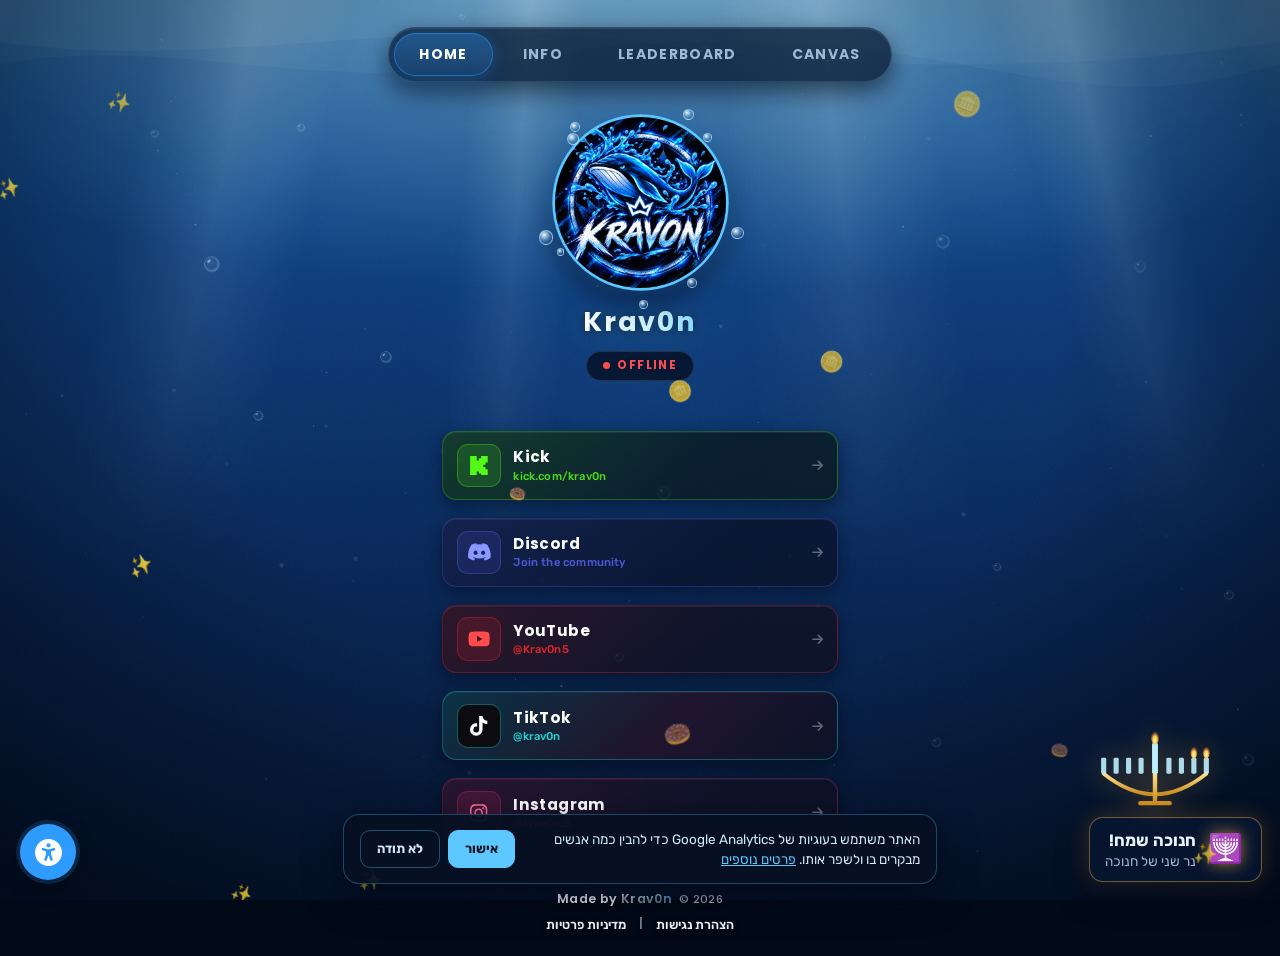
==== commit 1171c5cc: "Performance & cross-browser fixes: lighter background effects, faster loader - Light rays: gradients" ====
--- a/index.html
+++ b/index.html
@@ -24,7 +24,7 @@
 .pl-ring:nth-child(2) { animation-delay: .87s; } .pl-ring:nth-child(3) { animation-delay: 1.74s; }
 @keyframes plSonar { 0% { transform: scale(.5); opacity: .9; } 100% { transform: scale(2.3); opacity: 0; } }
 .pl-whale { position: relative; width: 200px; height: auto; filter: drop-shadow(0 0 18px rgba(46,155,255,.75)) drop-shadow(0 0 40px rgba(46,155,255,.35));
-  animation: plSwim 2.8s ease-in-out infinite; user-select: none; -webkit-user-drag: none; }
+  animation: plSwim 2.8s ease-in-out infinite; -webkit-user-select: none; user-select: none; -webkit-user-drag: none; }
 @keyframes plSwim { 0%,100% { transform: translateY(4px) rotate(2deg); } 50% { transform: translateY(-8px) rotate(-3deg); } }
 .pl-bubbles i { position: absolute; bottom: -20px; width: var(--s); height: var(--s); left: var(--x); border-radius: 50%;
   background: radial-gradient(circle at 35% 30%, rgba(255,255,255,.9), rgba(46,155,255,.45) 50%, rgba(46,155,255,.08) 75%);
@@ -79,8 +79,8 @@
 <link rel="preconnect" href="https://fonts.gstatic.com" crossorigin>
 <link rel="stylesheet" href="https://fonts.googleapis.com/css2?family=Poppins:wght@600;700&family=Rubik:wght@400;500;600;700&display=swap">
 <script src="js/icons.js?v=20261123c"></script>
-<link rel="stylesheet" href="css/theme.css?v=20261123">
-<script src="js/daynight.js?v=20261124"></script>
+<link rel="stylesheet" href="css/theme.css?v=20261127">
+<script src="js/daynight.js?v=20261127"></script>
 <style>
 /* ════════════════════════════════
    PAGE: HOME / INFO / LEADERBOARD
@@ -123,8 +123,6 @@
   background: rgba(6, 22, 48, 0.74);
   border: 1px solid var(--glass-line);
   box-shadow: var(--glass-edge), 0 10px 28px rgba(0, 4, 14, 0.6);
-  -webkit-backdrop-filter: blur(14px);
-          backdrop-filter: blur(14px);
 }
 .nav-tab {
   background: transparent;
@@ -221,6 +219,7 @@
   direction: ltr;
   transition: transform 0.2s ease, box-shadow 0.2s ease, filter 0.2s ease;
   margin-top: 2px;
+  -webkit-user-select: none;
   user-select: none;
 }
 .kick-status-badge.offline {
@@ -342,7 +341,6 @@
     rgba(7, 16, 34, 0.78);
   border: 1px solid rgba(var(--brand-rgb), 0.28);
   box-shadow: inset 0 1px 0 rgba(255, 255, 255, 0.06), 0 6px 18px rgba(0, 4, 14, 0.45);
-  -webkit-backdrop-filter: blur(8px); backdrop-filter: blur(8px);
   overflow: hidden; cursor: pointer; outline: none; box-sizing: border-box;
   transition: transform 0.25s ease, border-color 0.25s ease, box-shadow 0.25s ease;
 }
@@ -403,8 +401,6 @@
   border: 1px solid var(--glass-line);
   border-radius: 16px;
   box-shadow: var(--glass-edge), var(--glass-shadow);
-  -webkit-backdrop-filter: blur(16px) saturate(125%);
-          backdrop-filter: blur(16px) saturate(125%);
   overflow: hidden;
   transition: border-color 0.3s ease;
 }
@@ -418,6 +414,7 @@
   width: 100%;
   padding: 18px 20px;
   cursor: pointer;
+  -webkit-user-select: none;
   user-select: none;
   direction: ltr;
   background: none;
@@ -655,8 +652,6 @@
   background: rgba(6, 22, 48, 0.7);
   border: 1px solid var(--glass-line);
   border-radius: 30px;
-  -webkit-backdrop-filter: blur(10px);
-          backdrop-filter: blur(10px);
   font-size: 13.5px; color: #d6e8fb; font-weight: 500;
 }
 .lb-live-dot {
@@ -689,8 +684,6 @@
   border-top: 3px solid var(--accent);
   border-radius: var(--radius-panel);
   box-shadow: var(--glass-edge), var(--glass-shadow), 0 0 36px rgba(var(--accent-rgb), 0.07);
-  -webkit-backdrop-filter: blur(18px) saturate(125%);
-          backdrop-filter: blur(18px) saturate(125%);
   padding: 16px 16px 14px;
   display: flex;
   flex-direction: column;
@@ -1118,8 +1111,20 @@
       }, 380);
     }, Math.max(0, minShow - (Date.now() - t0)));
   }
-  if (document.readyState === 'complete') finish(); else window.addEventListener('load', finish);
-  setTimeout(finish, 8000);           // never block the site longer than this
+  // Don't wait for the whole page (Kick badges, analytics, outside images…) —
+  // that could keep the loader up for several seconds on a slow network.
+  // Open as soon as the page is built and the fonts + profile picture are in.
+  function ready() {
+    var waits = [];
+    if (document.fonts && document.fonts.ready) waits.push(document.fonts.ready);
+    var av = document.querySelector('.site-wrapper img');
+    if (av && !av.complete) waits.push(new Promise(function (r) { av.addEventListener('load', r); av.addEventListener('error', r); }));
+    if (!waits.length || !window.Promise) { finish(); return; }
+    Promise.race([Promise.all(waits), new Promise(function (r) { setTimeout(r, 2000); })]).then(finish, finish);
+  }
+  if (document.readyState === 'loading') document.addEventListener('DOMContentLoaded', ready); else ready();
+  window.addEventListener('load', finish);
+  setTimeout(finish, 4000);           // never block the site longer than this
   window.addEventListener('pageshow', function (e) { if (e.persisted) finish(); });
 })();
 </script>
@@ -1257,51 +1262,51 @@
           <div class="acc-inner">
             <div class="emotes-grid badges-grid" id="badgesGrid">
               <div class="emote-item badge-card">
-                <img class="emote-img" src="https://files.kick.com/channel_subscriber_badges/1214191/conversion/original-fullsize.png" alt="Base" draggable="false">
+                <img class="emote-img" width="56" height="56" loading="lazy" decoding="async" src="https://files.kick.com/channel_subscriber_badges/1214191/conversion/original-fullsize.png" alt="Base" draggable="false">
                 <span class="emote-name">Base</span>
               </div>
               <div class="emote-item badge-card">
-                <img class="emote-img" src="https://files.kick.com/channel_subscriber_badges/1214192/conversion/original-fullsize.png" alt="2 Months" draggable="false">
+                <img class="emote-img" width="56" height="56" loading="lazy" decoding="async" src="https://files.kick.com/channel_subscriber_badges/1214192/conversion/original-fullsize.png" alt="2 Months" draggable="false">
                 <span class="emote-name">2 Months</span>
               </div>
               <div class="emote-item badge-card">
-                <img class="emote-img" src="https://files.kick.com/channel_subscriber_badges/1214193/conversion/original-fullsize.png" alt="3 Months" draggable="false">
+                <img class="emote-img" width="56" height="56" loading="lazy" decoding="async" src="https://files.kick.com/channel_subscriber_badges/1214193/conversion/original-fullsize.png" alt="3 Months" draggable="false">
                 <span class="emote-name">3 Months</span>
               </div>
               <div class="emote-item badge-card">
-                <img class="emote-img" src="https://files.kick.com/channel_subscriber_badges/1214194/conversion/original-fullsize.png" alt="6 Months" draggable="false">
+                <img class="emote-img" width="56" height="56" loading="lazy" decoding="async" src="https://files.kick.com/channel_subscriber_badges/1214194/conversion/original-fullsize.png" alt="6 Months" draggable="false">
                 <span class="emote-name">6 Months</span>
               </div>
               <div class="emote-item badge-card">
-                <img class="emote-img" src="https://files.kick.com/channel_subscriber_badges/1214195/conversion/original-fullsize.png" alt="9 Months" draggable="false">
+                <img class="emote-img" width="56" height="56" loading="lazy" decoding="async" src="https://files.kick.com/channel_subscriber_badges/1214195/conversion/original-fullsize.png" alt="9 Months" draggable="false">
                 <span class="emote-name">9 Months</span>
               </div>
               <div class="emote-item badge-card">
-                <img class="emote-img" src="https://files.kick.com/channel_subscriber_badges/1214196/conversion/original-fullsize.png" alt="1 Year" draggable="false">
+                <img class="emote-img" width="56" height="56" loading="lazy" decoding="async" src="https://files.kick.com/channel_subscriber_badges/1214196/conversion/original-fullsize.png" alt="1 Year" draggable="false">
                 <span class="emote-name">1 Year</span>
               </div>
               <div class="emote-item badge-card">
-                <img class="emote-img" src="https://files.kick.com/channel_subscriber_badges/1214197/conversion/original-fullsize.png" alt="1.5 Years" draggable="false">
+                <img class="emote-img" width="56" height="56" loading="lazy" decoding="async" src="https://files.kick.com/channel_subscriber_badges/1214197/conversion/original-fullsize.png" alt="1.5 Years" draggable="false">
                 <span class="emote-name">1.5 Years</span>
               </div>
               <div class="emote-item badge-card">
-                <img class="emote-img" src="https://files.kick.com/channel_subscriber_badges/1214198/conversion/original-fullsize.png" alt="2 Years" draggable="false">
+                <img class="emote-img" width="56" height="56" loading="lazy" decoding="async" src="https://files.kick.com/channel_subscriber_badges/1214198/conversion/original-fullsize.png" alt="2 Years" draggable="false">
                 <span class="emote-name">2 Years</span>
               </div>
               <div class="emote-item badge-card">
-                <img class="emote-img" src="https://files.kick.com/channel_subscriber_badges/1214199/conversion/original-fullsize.png" alt="2.5 Years" draggable="false">
+                <img class="emote-img" width="56" height="56" loading="lazy" decoding="async" src="https://files.kick.com/channel_subscriber_badges/1214199/conversion/original-fullsize.png" alt="2.5 Years" draggable="false">
                 <span class="emote-name">2.5 Years</span>
               </div>
               <div class="emote-item badge-card">
-                <img class="emote-img" src="https://files.kick.com/channel_subscriber_badges/1214200/conversion/original-fullsize.png" alt="3 Years" draggable="false">
+                <img class="emote-img" width="56" height="56" loading="lazy" decoding="async" src="https://files.kick.com/channel_subscriber_badges/1214200/conversion/original-fullsize.png" alt="3 Years" draggable="false">
                 <span class="emote-name">3 Years</span>
               </div>
               <div class="emote-item badge-card">
-                <img class="emote-img" src="https://files.kick.com/channel_subscriber_badges/1214201/conversion/original-fullsize.png" alt="3.5 Years" draggable="false">
+                <img class="emote-img" width="56" height="56" loading="lazy" decoding="async" src="https://files.kick.com/channel_subscriber_badges/1214201/conversion/original-fullsize.png" alt="3.5 Years" draggable="false">
                 <span class="emote-name">3.5 Years</span>
               </div>
               <div class="emote-item badge-card">
-                <img class="emote-img" src="https://files.kick.com/channel_subscriber_badges/1214202/conversion/original-fullsize.png" alt="4 Years" draggable="false">
+                <img class="emote-img" width="56" height="56" loading="lazy" decoding="async" src="https://files.kick.com/channel_subscriber_badges/1214202/conversion/original-fullsize.png" alt="4 Years" draggable="false">
                 <span class="emote-name">4 Years</span>
               </div>
             </div>
@@ -1730,8 +1735,8 @@
 setInterval(() => { if (!document.hidden) checkKickLiveStatus(); }, 60000);
 </script>
 <script src="js/site.js?v=20261123"></script>
-<script src="js/fx.js?v=20261123"></script>
-<script src="js/seasonal.js?v=20261124c"></script>
+<script src="js/fx.js?v=20261127"></script>
+<script src="js/seasonal.js?v=20261127"></script>
 <script src="js/leaderboard.js?v=20261124b"></script>
 <script src="js/info-extras.js?v=20261123e"></script>
 </body>
--- a/css/theme.css
+++ b/css/theme.css
@@ -23,7 +23,7 @@
   --crown-b: #ff9800;
 
   /* Glass surfaces */
-  --glass:        rgba(8, 26, 56, 0.62);
+  --glass:        rgba(8, 26, 56, 0.74);   /* no backdrop blur (it re-rendered every frame over the animated ocean) — a bit more solid instead */
   --glass-strong: rgba(7, 22, 48, 0.86);
   --glass-line:   rgba(150, 205, 255, 0.14);
   --glass-edge:   inset 0 1px 0 rgba(191, 239, 255, 0.10);
@@ -95,23 +95,33 @@
 }
 @keyframes oceanSurface { to { transform: translate3d(-50%, 0, 0); } }
 
-/* Sunlight falling through the water */
+/* Sunlight falling through the water.
+   Soft edges come from gradients and a static mask instead of filter: blur()
+   + mix-blend-mode, which had to be re-rendered on every frame and made the
+   whole page stutter on weaker computers, phones, Firefox and Safari.
+   Colour per time of day is set with --ray-rgb / --ray-a / --ray-a2 (js/daynight.js). */
 .ocean__rays {
   position: absolute;
   inset: -8% -10% 0;
-  mix-blend-mode: screen;
+  --ray-rgb: 160, 215, 255;
+  --ray-a: 0.24;
+  --ray-a2: 0.13;
 }
 .ocean__rays i {
   position: absolute;
   top: -6%;
   height: 92%;
-  width: var(--w, 10vw);
+  width: calc(var(--w, 10vw) + 32px);
   left: var(--x, 50%);
-  background: linear-gradient(180deg,
-    rgba(170, 220, 255, 0.24) 0%,
-    rgba(150, 210, 255, 0.08) 42%,
-    rgba(150, 210, 255, 0) 78%);
-  filter: blur(16px);
+  margin-left: -16px;
+  background: linear-gradient(90deg,
+    rgba(var(--ray-rgb), 0) 0%,
+    rgba(var(--ray-rgb), var(--ray-a2)) 30%,
+    rgba(var(--ray-rgb), var(--ray-a)) 50%,
+    rgba(var(--ray-rgb), var(--ray-a2)) 70%,
+    rgba(var(--ray-rgb), 0) 100%);
+  -webkit-mask-image: linear-gradient(180deg, #000 0%, rgba(0, 0, 0, 0.33) 42%, transparent 78%);
+          mask-image: linear-gradient(180deg, #000 0%, rgba(0, 0, 0, 0.33) 42%, transparent 78%);
   transform-origin: 50% 0;
   transform: rotate(var(--r, 0deg));
   animation: oceanRay var(--d, 14s) ease-in-out var(--delay, 0s) infinite alternate;
@@ -142,9 +152,9 @@
   transform: translate3d(-9999px, 0, 0);
   transform-origin: 50% 50%;
   will-change: transform;
-  pointer-events: none; user-select: none; -webkit-user-drag: none;
+  pointer-events: none; -webkit-user-select: none; user-select: none; -webkit-user-drag: none;
   opacity: 0.9;
-  filter: drop-shadow(0 0 18px rgba(92, 200, 255, 0.35)) drop-shadow(0 12px 22px rgba(0, 8, 30, 0.55));
+  /* glow is baked into images/whale-glow.webp (see js/fx.js) */
 }
 body.access-no-animation .ocean__whale { display: none; }
 
@@ -245,6 +255,7 @@
   object-fit: cover;
   display: block;
   -webkit-user-drag: none;
+  -webkit-user-select: none;
   user-select: none;
   box-shadow: 0 0 0 3px #5cc8ff, 0 0 26px rgba(var(--current-rgb), 0.55), 0 12px 32px rgba(0, 4, 14, 0.85);
 }
@@ -296,8 +307,6 @@
   background: var(--glass);
   border: 1px solid var(--glass-line);
   box-shadow: var(--glass-edge), var(--glass-shadow);
-  -webkit-backdrop-filter: blur(16px) saturate(125%);
-          backdrop-filter: blur(16px) saturate(125%);
 }
 
 /* ── Footer (all pages) ────────────────────────────────────────────────── */
@@ -432,7 +441,6 @@
   background: rgba(7, 16, 34, 0.94);
   border: 1px solid rgba(92, 200, 255, 0.3);
   box-shadow: 0 12px 36px rgba(0, 4, 14, 0.6);
-  -webkit-backdrop-filter: blur(10px); backdrop-filter: blur(10px);
   color: #d4e6fb; font-family: var(--font-body); font-size: 13.5px; line-height: 1.5;
   opacity: 0; transform: translate(-50%, 20px);
   transition: opacity 0.35s ease, transform 0.35s ease;
